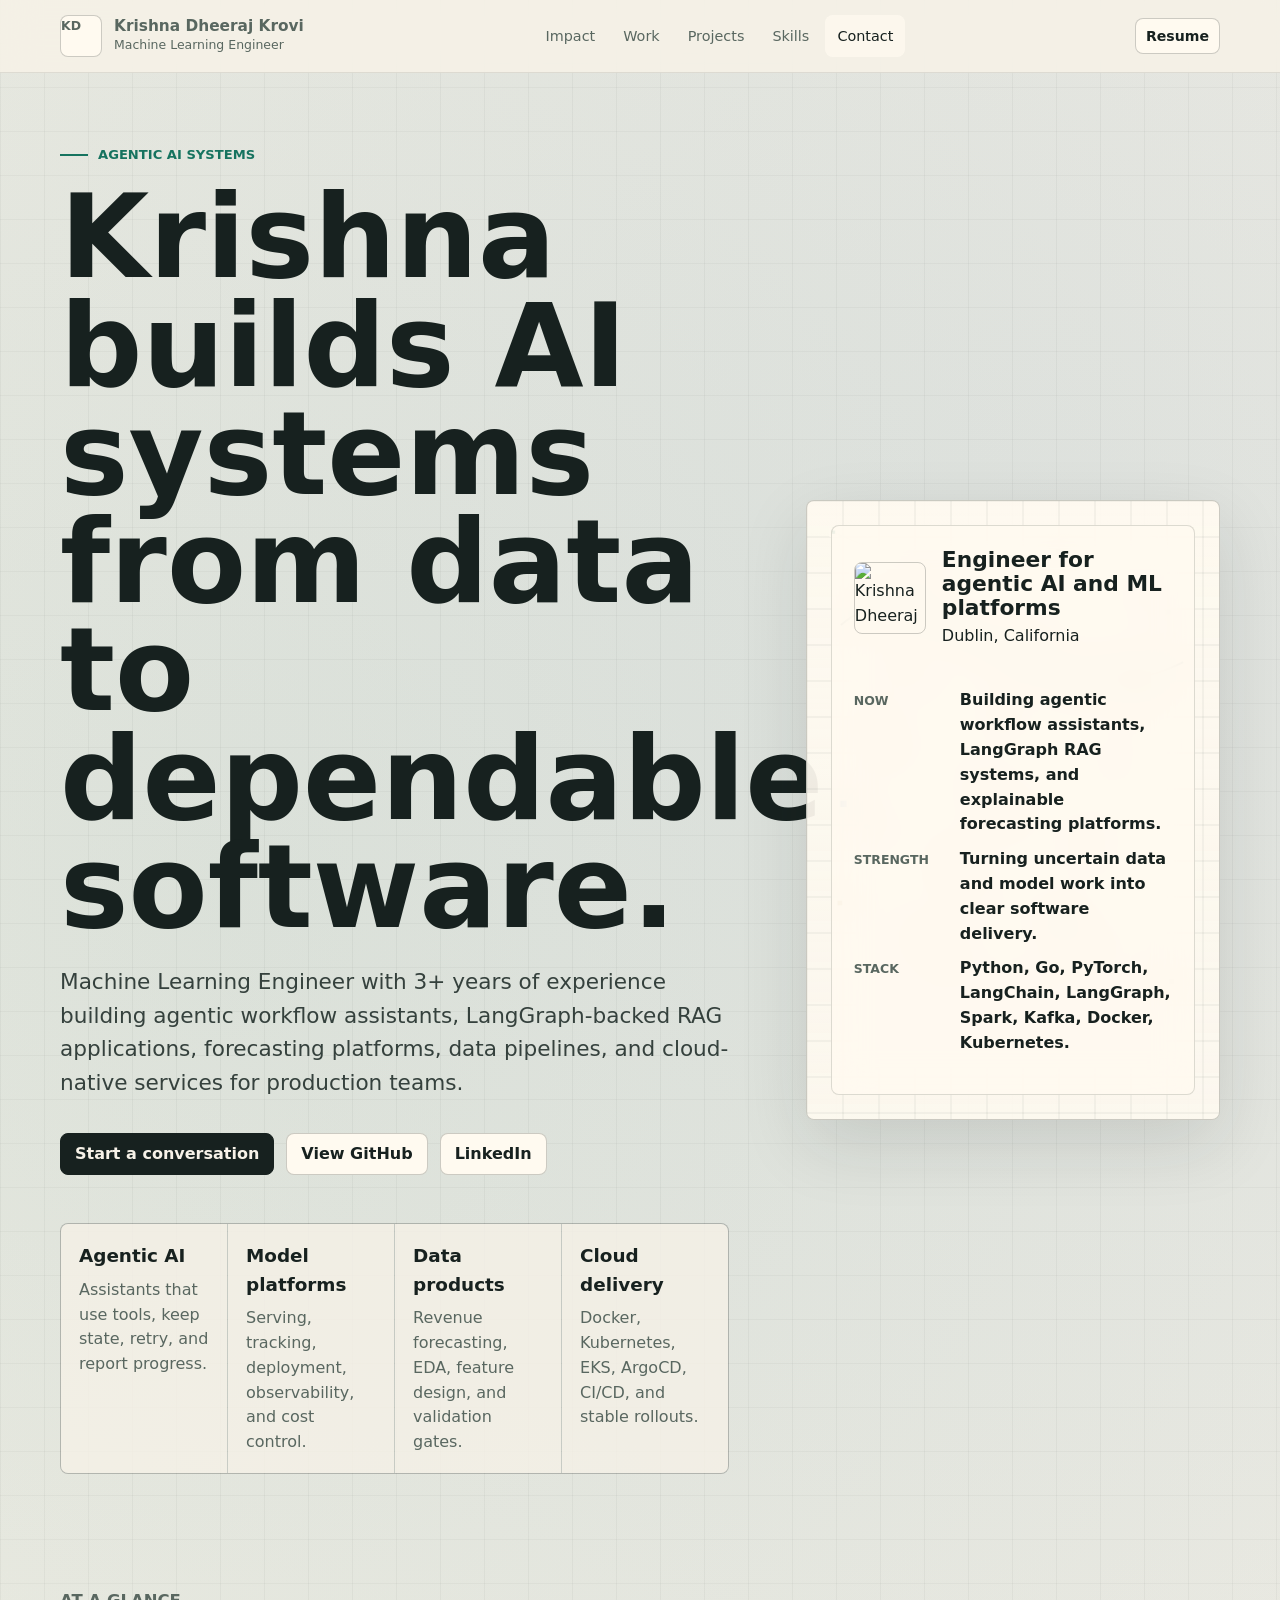
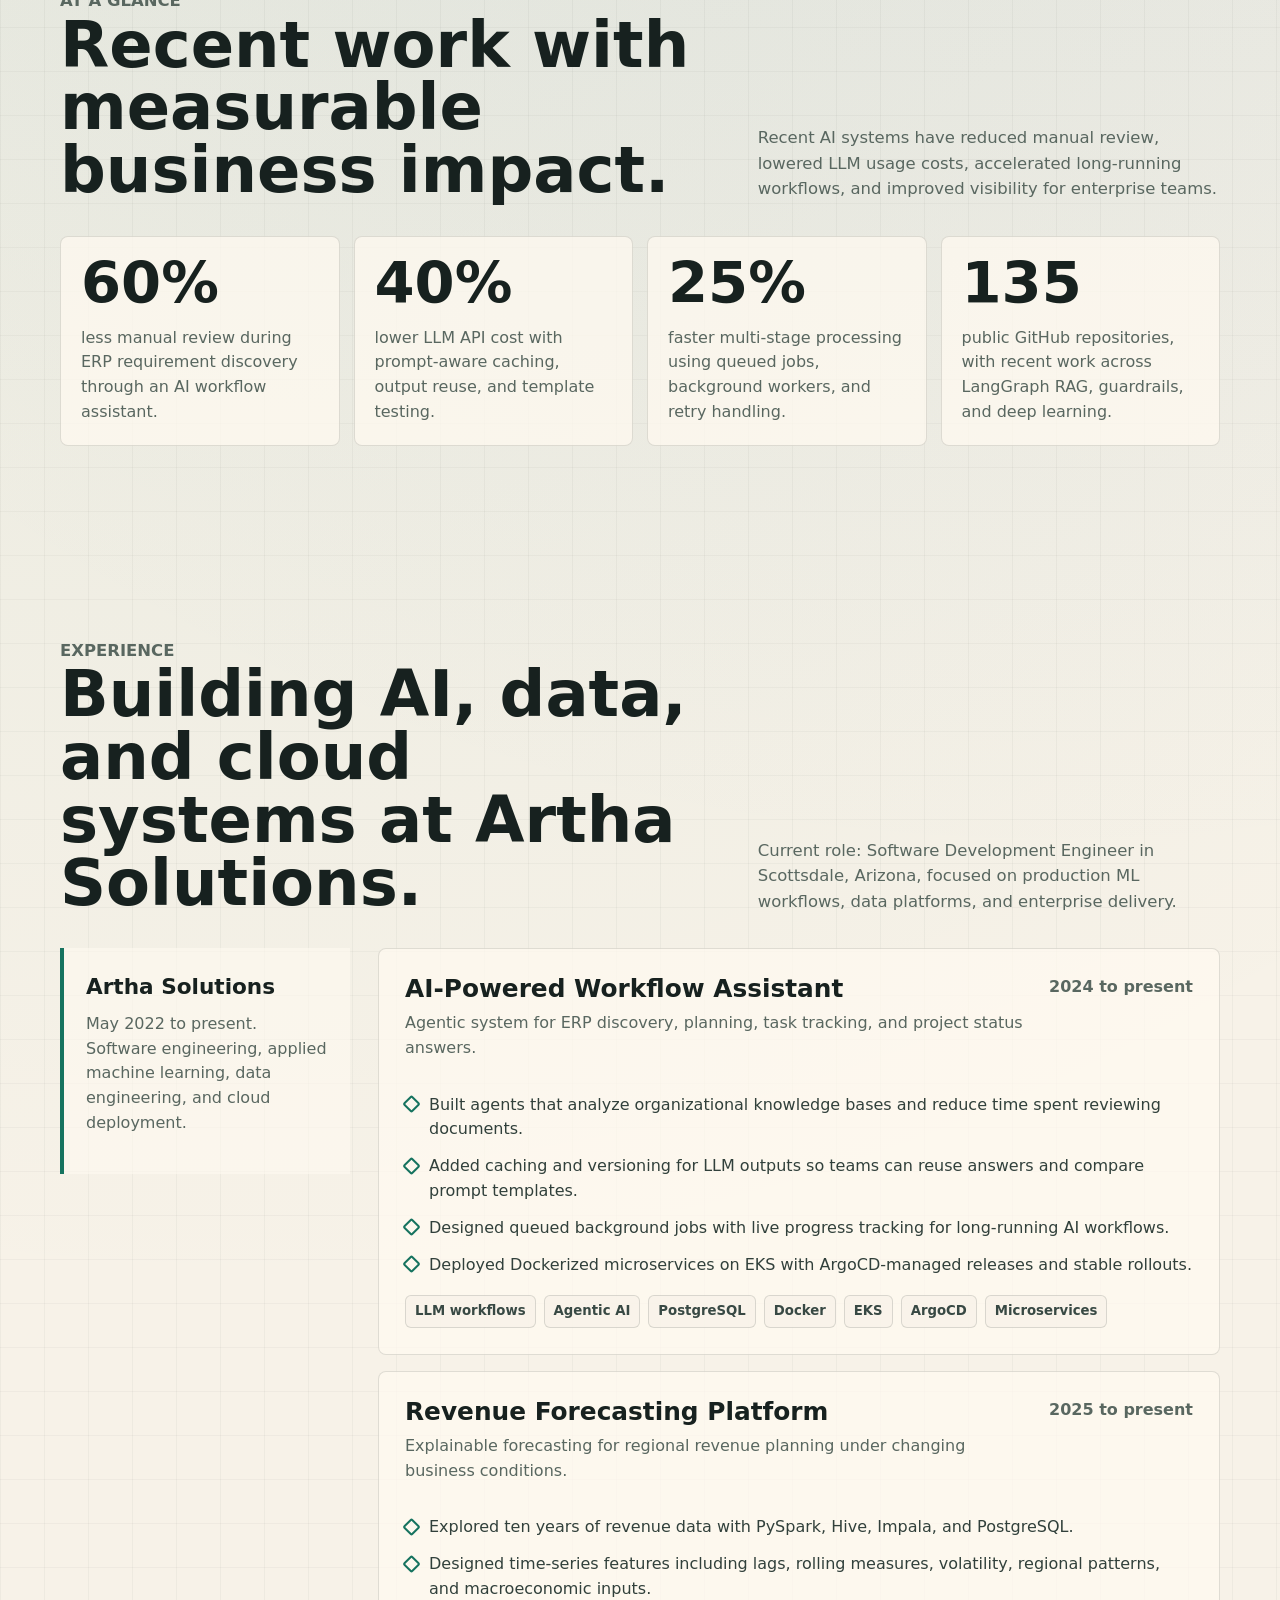
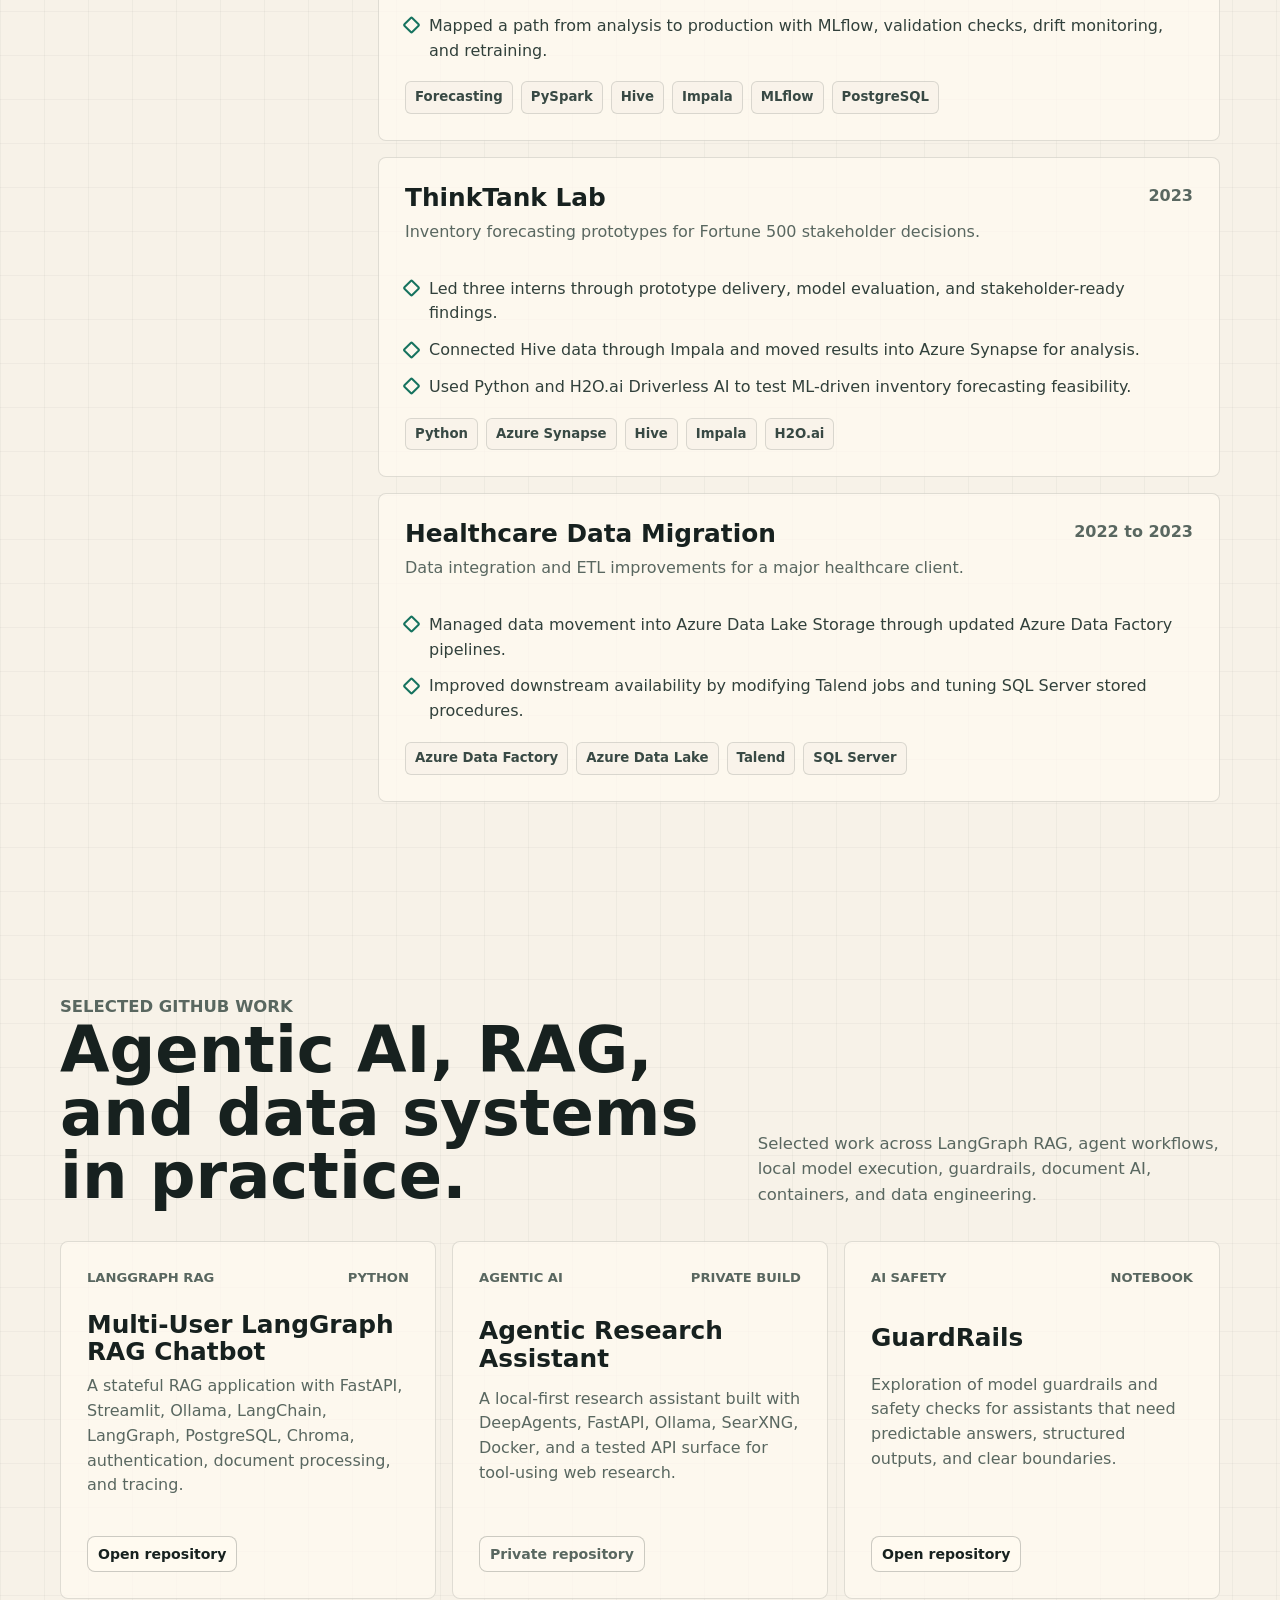
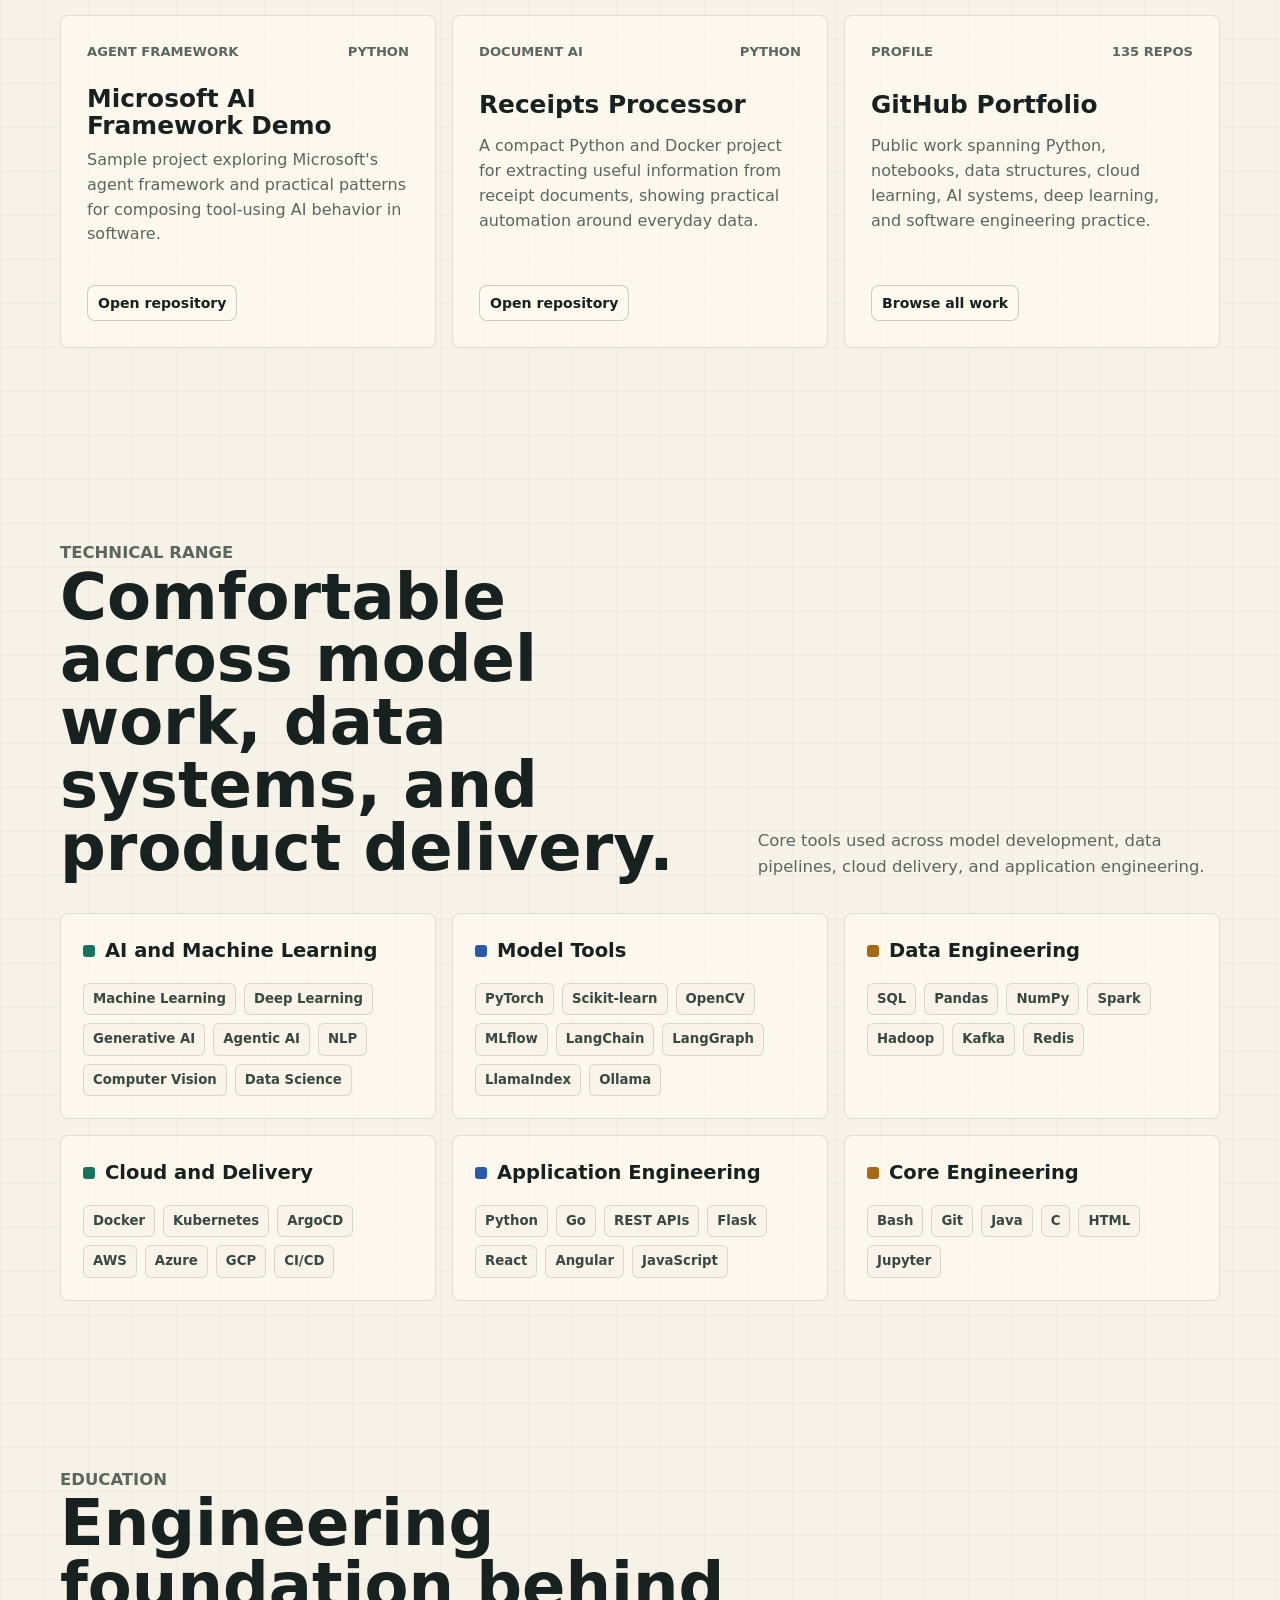
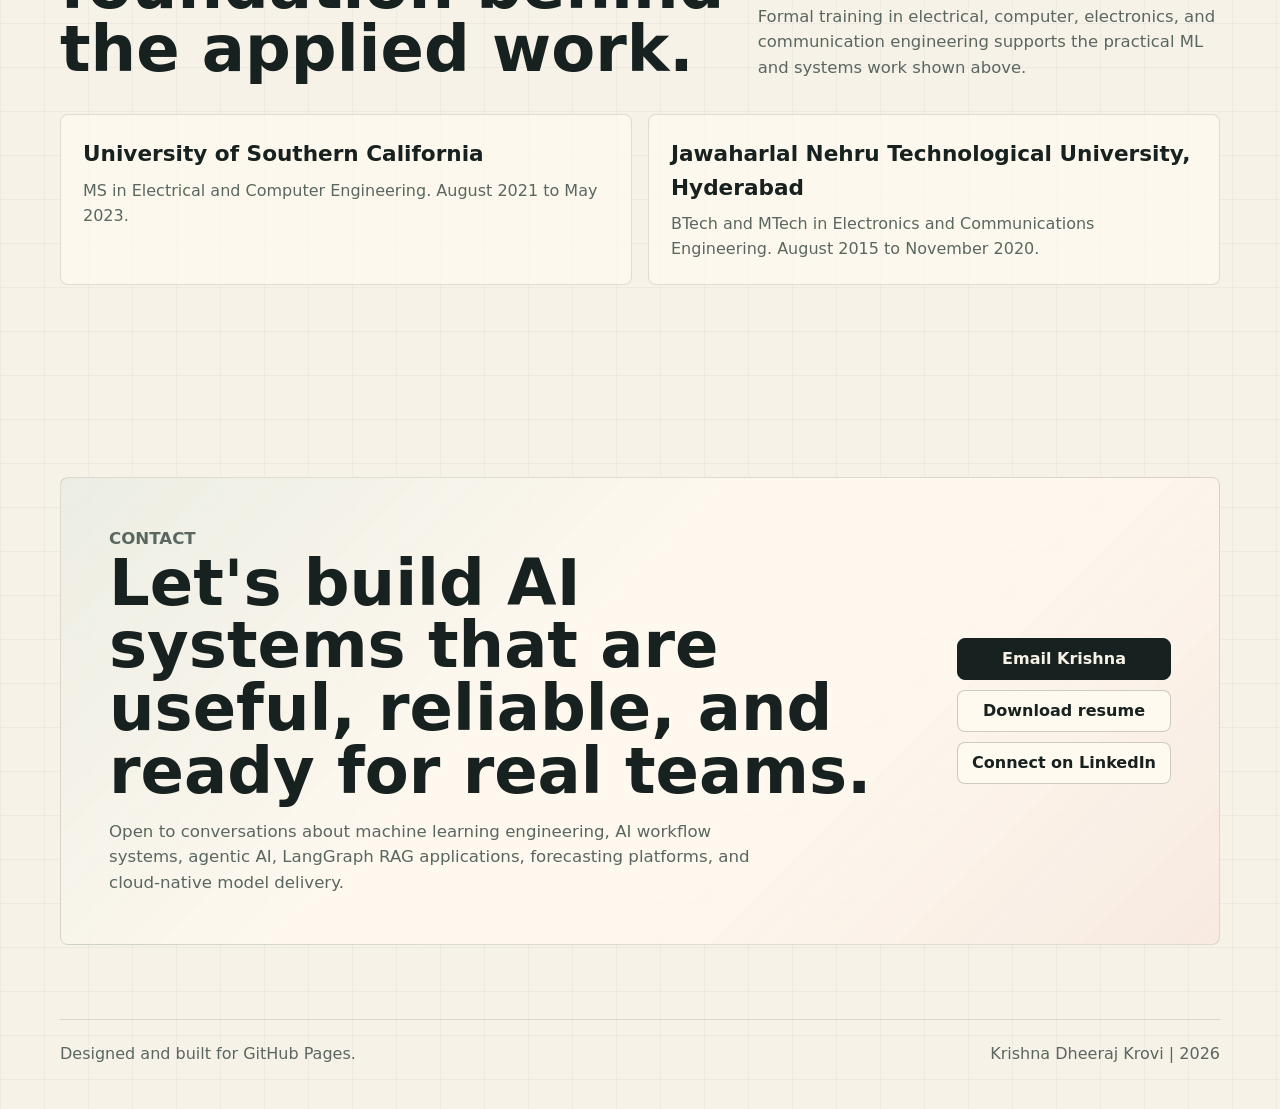
==== index.html @ 16879188 "Refresh portfolio agentic AI positioning" ====
<!doctype html>
<html lang="en">
  <head>
    <meta charset="utf-8" />
    <meta name="viewport" content="width=device-width, initial-scale=1" />
    <title>Krishna Dheeraj Krovi | Machine Learning Engineer</title>
    <meta
      name="description"
      content="Machine Learning Engineer building production AI systems, agentic workflows, LangGraph RAG applications, forecasting platforms, and cloud-native model services."
    />
    <meta name="author" content="Krishna Dheeraj Krovi" />
    <meta property="og:title" content="Krishna Dheeraj Krovi | Machine Learning Engineer" />
    <meta
      property="og:description"
      content="Production AI systems, agentic workflows, LangGraph RAG applications, revenue forecasting, data pipelines, and MLOps."
    />
    <meta property="og:type" content="website" />
    <meta property="og:url" content="https://krishnadheerajkrovi.me/" />
    <meta property="og:image" content="https://avatars.githubusercontent.com/u/33096312?v=4" />
    <meta name="theme-color" content="#f7f2e8" />
    <link rel="preconnect" href="https://avatars.githubusercontent.com" />
    <link rel="stylesheet" href="assets/css/styles.css" />
  </head>
  <body>
    <a class="skip-link" href="#main">Skip to content</a>
    <div class="site-shell">
      <header class="topbar">
        <nav class="nav" aria-label="Primary navigation">
          <a class="brand" href="#top" aria-label="Krishna Dheeraj Krovi home">
            <span class="brand-mark" aria-hidden="true">KD</span>
            <span>
              <strong>Krishna Dheeraj Krovi</strong>
              <span>Machine Learning Engineer</span>
            </span>
          </a>
          <ul class="nav-links" id="navLinks">
            <li><a href="#impact">Impact</a></li>
            <li><a href="#work">Work</a></li>
            <li><a href="#projects">Projects</a></li>
            <li><a href="#skills">Skills</a></li>
            <li><a href="#contact">Contact</a></li>
          </ul>
          <div class="nav-actions">
            <a class="button small" href="assets/Krishna_Dheeraj_Krovi_Resume.pdf" target="_blank" rel="noreferrer">Resume</a>
            <button class="button mobile-toggle" type="button" aria-controls="navLinks" aria-expanded="false" aria-label="Open navigation">
              <span aria-hidden="true"></span>
            </button>
          </div>
        </nav>
      </header>

      <main id="main">
        <section class="hero section" id="top" aria-label="Intro">
          <div class="container hero-grid">
            <div class="hero-copy reveal">
              <p class="eyebrow">Agentic AI systems</p>
              <h1>Krishna builds AI systems from data to dependable software.</h1>
              <p class="hero-lede">
                Machine Learning Engineer with 3+ years of experience building agentic workflow assistants,
                LangGraph-backed RAG applications, forecasting platforms, data pipelines, and cloud-native
                services for production teams.
              </p>
              <div class="hero-actions">
                <a class="button primary" href="mailto:krishnadheerajkrovi@gmail.com">Start a conversation</a>
                <a class="button" href="https://github.com/Krishnadheerajkrovi" target="_blank" rel="noreferrer">View GitHub</a>
                <a class="button" href="https://www.linkedin.com/in/krishnadheerajkrovi/" target="_blank" rel="noreferrer">LinkedIn</a>
              </div>
              <div class="focus-strip" aria-label="Current engineering focus">
                <div>
                  <b>Agentic AI</b>
                  <span>Assistants that use tools, keep state, retry, and report progress.</span>
                </div>
                <div>
                  <b>Model platforms</b>
                  <span>Serving, tracking, deployment, observability, and cost control.</span>
                </div>
                <div>
                  <b>Data products</b>
                  <span>Revenue forecasting, EDA, feature design, and validation gates.</span>
                </div>
                <div>
                  <b>Cloud delivery</b>
                  <span>Docker, Kubernetes, EKS, ArgoCD, CI/CD, and stable rollouts.</span>
                </div>
              </div>
            </div>

            <aside class="hero-panel reveal" aria-label="Profile summary">
              <canvas id="signal-canvas" aria-hidden="true"></canvas>
              <div class="profile-card">
                <div class="profile-head">
                  <img
                    class="avatar"
                    src="https://avatars.githubusercontent.com/u/33096312?v=4"
                    alt="Krishna Dheeraj Krovi"
                    width="144"
                    height="144"
                  />
                  <div>
                    <h2>Engineer for agentic AI and ML platforms</h2>
                    <p>Dublin, California</p>
                  </div>
                </div>
                <dl class="status-line">
                  <div>
                    <dt>Now</dt>
                    <dd>Building agentic workflow assistants, LangGraph RAG systems, and explainable forecasting platforms.</dd>
                  </div>
                  <div>
                    <dt>Strength</dt>
                    <dd>Turning uncertain data and model work into clear software delivery.</dd>
                  </div>
                  <div>
                    <dt>Stack</dt>
                    <dd>Python, Go, PyTorch, LangChain, LangGraph, Spark, Kafka, Docker, Kubernetes.</dd>
                  </div>
                </dl>
              </div>
            </aside>
          </div>
        </section>

        <section class="section tight" id="impact">
          <div class="container">
            <div class="section-head reveal">
              <div>
                <p class="section-kicker">At a glance</p>
                <h2>Recent work with measurable business impact.</h2>
              </div>
              <p>
                Recent AI systems have reduced manual review, lowered LLM usage costs, accelerated
                long-running workflows, and improved visibility for enterprise teams.
              </p>
            </div>
            <div class="proof-grid">
              <article class="proof-card reveal">
                <strong>60%</strong>
                <span>less manual review during ERP requirement discovery through an AI workflow assistant.</span>
              </article>
              <article class="proof-card reveal">
                <strong>40%</strong>
                <span>lower LLM API cost with prompt-aware caching, output reuse, and template testing.</span>
              </article>
              <article class="proof-card reveal">
                <strong>25%</strong>
                <span>faster multi-stage processing using queued jobs, background workers, and retry handling.</span>
              </article>
              <article class="proof-card reveal">
                <strong>135</strong>
                <span>public GitHub repositories, with recent work across LangGraph RAG, guardrails, and deep learning.</span>
              </article>
            </div>
          </div>
        </section>

        <section class="section" id="work">
          <div class="container">
            <div class="section-head reveal">
              <div>
                <p class="section-kicker">Experience</p>
                <h2>Building AI, data, and cloud systems at Artha Solutions.</h2>
              </div>
              <p>
                Current role: Software Development Engineer in Scottsdale, Arizona, focused on
                production ML workflows, data platforms, and enterprise delivery.
              </p>
            </div>

            <div class="work-layout">
              <aside class="work-aside reveal">
                <h3>Artha Solutions</h3>
                <p>May 2022 to present. Software engineering, applied machine learning, data engineering, and cloud deployment.</p>
              </aside>

              <div class="timeline">
                <article class="timeline-item reveal">
                  <div class="timeline-top">
                    <div>
                      <h3>AI-Powered Workflow Assistant</h3>
                      <p>Agentic system for ERP discovery, planning, task tracking, and project status answers.</p>
                    </div>
                    <time>2024 to present</time>
                  </div>
                  <ul class="impact-list">
                    <li>Built agents that analyze organizational knowledge bases and reduce time spent reviewing documents.</li>
                    <li>Added caching and versioning for LLM outputs so teams can reuse answers and compare prompt templates.</li>
                    <li>Designed queued background jobs with live progress tracking for long-running AI workflows.</li>
                    <li>Deployed Dockerized microservices on EKS with ArgoCD-managed releases and stable rollouts.</li>
                  </ul>
                  <div class="tech-line" aria-label="Technologies used">
                    <span class="tag">LLM workflows</span>
                    <span class="tag">Agentic AI</span>
                    <span class="tag">PostgreSQL</span>
                    <span class="tag">Docker</span>
                    <span class="tag">EKS</span>
                    <span class="tag">ArgoCD</span>
                    <span class="tag">Microservices</span>
                  </div>
                </article>

                <article class="timeline-item reveal">
                  <div class="timeline-top">
                    <div>
                      <h3>Revenue Forecasting Platform</h3>
                      <p>Explainable forecasting for regional revenue planning under changing business conditions.</p>
                    </div>
                    <time>2025 to present</time>
                  </div>
                  <ul class="impact-list">
                    <li>Explored ten years of revenue data with PySpark, Hive, Impala, and PostgreSQL.</li>
                    <li>Designed time-series features including lags, rolling measures, volatility, regional patterns, and macroeconomic inputs.</li>
                    <li>Mapped a path from analysis to production with MLflow, validation checks, drift monitoring, and retraining.</li>
                  </ul>
                  <div class="tech-line" aria-label="Technologies used">
                    <span class="tag">Forecasting</span>
                    <span class="tag">PySpark</span>
                    <span class="tag">Hive</span>
                    <span class="tag">Impala</span>
                    <span class="tag">MLflow</span>
                    <span class="tag">PostgreSQL</span>
                  </div>
                </article>

                <article class="timeline-item reveal">
                  <div class="timeline-top">
                    <div>
                      <h3>ThinkTank Lab</h3>
                      <p>Inventory forecasting prototypes for Fortune 500 stakeholder decisions.</p>
                    </div>
                    <time>2023</time>
                  </div>
                  <ul class="impact-list">
                    <li>Led three interns through prototype delivery, model evaluation, and stakeholder-ready findings.</li>
                    <li>Connected Hive data through Impala and moved results into Azure Synapse for analysis.</li>
                    <li>Used Python and H2O.ai Driverless AI to test ML-driven inventory forecasting feasibility.</li>
                  </ul>
                  <div class="tech-line" aria-label="Technologies used">
                    <span class="tag">Python</span>
                    <span class="tag">Azure Synapse</span>
                    <span class="tag">Hive</span>
                    <span class="tag">Impala</span>
                    <span class="tag">H2O.ai</span>
                  </div>
                </article>

                <article class="timeline-item reveal">
                  <div class="timeline-top">
                    <div>
                      <h3>Healthcare Data Migration</h3>
                      <p>Data integration and ETL improvements for a major healthcare client.</p>
                    </div>
                    <time>2022 to 2023</time>
                  </div>
                  <ul class="impact-list">
                    <li>Managed data movement into Azure Data Lake Storage through updated Azure Data Factory pipelines.</li>
                    <li>Improved downstream availability by modifying Talend jobs and tuning SQL Server stored procedures.</li>
                  </ul>
                  <div class="tech-line" aria-label="Technologies used">
                    <span class="tag">Azure Data Factory</span>
                    <span class="tag">Azure Data Lake</span>
                    <span class="tag">Talend</span>
                    <span class="tag">SQL Server</span>
                  </div>
                </article>
              </div>
            </div>
          </div>
        </section>

        <section class="section" id="projects">
          <div class="container">
            <div class="section-head reveal">
              <div>
                <p class="section-kicker">Selected GitHub work</p>
                <h2>Agentic AI, RAG, and data systems in practice.</h2>
              </div>
              <p>
                Selected work across LangGraph RAG, agent workflows, local model execution,
                guardrails, document AI, containers, and data engineering.
              </p>
            </div>

            <div class="project-grid">
              <article class="project-card reveal">
                <div class="project-meta">
                  <span>LangGraph RAG</span>
                  <span>Python</span>
                </div>
                <h3>Multi-User LangGraph RAG Chatbot</h3>
                <p>
                  A stateful RAG application with FastAPI, Streamlit, Ollama, LangChain, LangGraph,
                  PostgreSQL, Chroma, authentication, document processing, and tracing.
                </p>
                <a class="button small" href="https://github.com/Krishnadheerajkrovi/rag-chatbot" target="_blank" rel="noreferrer">Open repository</a>
              </article>

              <article class="project-card reveal">
                <div class="project-meta">
                  <span>Agentic AI</span>
                  <span>Private build</span>
                </div>
                <h3>Agentic Research Assistant</h3>
                <p>
                  A local-first research assistant built with DeepAgents, FastAPI, Ollama, SearXNG,
                  Docker, and a tested API surface for tool-using web research.
                </p>
                <span class="button small disabled" aria-disabled="true">Private repository</span>
              </article>

              <article class="project-card reveal">
                <div class="project-meta">
                  <span>AI safety</span>
                  <span>Notebook</span>
                </div>
                <h3>GuardRails</h3>
                <p>
                  Exploration of model guardrails and safety checks for assistants that need
                  predictable answers, structured outputs, and clear boundaries.
                </p>
                <a class="button small" href="https://github.com/Krishnadheerajkrovi/GuardRails" target="_blank" rel="noreferrer">Open repository</a>
              </article>

              <article class="project-card reveal">
                <div class="project-meta">
                  <span>Agent framework</span>
                  <span>Python</span>
                </div>
                <h3>Microsoft AI Framework Demo</h3>
                <p>
                  Sample project exploring Microsoft's agent framework and practical patterns for
                  composing tool-using AI behavior in software.
                </p>
                <a class="button small" href="https://github.com/Krishnadheerajkrovi/microsoft-ai-framework" target="_blank" rel="noreferrer">Open repository</a>
              </article>

              <article class="project-card reveal">
                <div class="project-meta">
                  <span>Document AI</span>
                  <span>Python</span>
                </div>
                <h3>Receipts Processor</h3>
                <p>
                  A compact Python and Docker project for extracting useful information from receipt
                  documents, showing practical automation around everyday data.
                </p>
                <a class="button small" href="https://github.com/Krishnadheerajkrovi/receipts-processor" target="_blank" rel="noreferrer">Open repository</a>
              </article>

              <article class="project-card reveal">
                <div class="project-meta">
                  <span>Profile</span>
                  <span>135 repos</span>
                </div>
                <h3>GitHub Portfolio</h3>
                <p>
                  Public work spanning Python, notebooks, data structures, cloud learning, AI systems,
                  deep learning, and software engineering practice.
                </p>
                <a class="button small" href="https://github.com/Krishnadheerajkrovi?tab=repositories" target="_blank" rel="noreferrer">Browse all work</a>
              </article>
            </div>
          </div>
        </section>

        <section class="section" id="skills">
          <div class="container">
            <div class="section-head reveal">
              <div>
                <p class="section-kicker">Technical range</p>
                <h2>Comfortable across model work, data systems, and product delivery.</h2>
              </div>
              <p>
                Core tools used across model development, data pipelines, cloud delivery,
                and application engineering.
              </p>
            </div>

            <div class="skills-wrap">
              <section class="skill-group reveal" aria-labelledby="skills-ai">
                <h3 id="skills-ai">AI and Machine Learning</h3>
                <ul>
                  <li class="tag">Machine Learning</li>
                  <li class="tag">Deep Learning</li>
                  <li class="tag">Generative AI</li>
                  <li class="tag">Agentic AI</li>
                  <li class="tag">NLP</li>
                  <li class="tag">Computer Vision</li>
                  <li class="tag">Data Science</li>
                </ul>
              </section>

              <section class="skill-group reveal" aria-labelledby="skills-models">
                <h3 id="skills-models">Model Tools</h3>
                <ul>
                  <li class="tag">PyTorch</li>
                  <li class="tag">Scikit-learn</li>
                  <li class="tag">OpenCV</li>
                  <li class="tag">MLflow</li>
                  <li class="tag">LangChain</li>
                  <li class="tag">LangGraph</li>
                  <li class="tag">LlamaIndex</li>
                  <li class="tag">Ollama</li>
                </ul>
              </section>

              <section class="skill-group reveal" aria-labelledby="skills-data">
                <h3 id="skills-data">Data Engineering</h3>
                <ul>
                  <li class="tag">SQL</li>
                  <li class="tag">Pandas</li>
                  <li class="tag">NumPy</li>
                  <li class="tag">Spark</li>
                  <li class="tag">Hadoop</li>
                  <li class="tag">Kafka</li>
                  <li class="tag">Redis</li>
                </ul>
              </section>

              <section class="skill-group reveal" aria-labelledby="skills-cloud">
                <h3 id="skills-cloud">Cloud and Delivery</h3>
                <ul>
                  <li class="tag">Docker</li>
                  <li class="tag">Kubernetes</li>
                  <li class="tag">ArgoCD</li>
                  <li class="tag">AWS</li>
                  <li class="tag">Azure</li>
                  <li class="tag">GCP</li>
                  <li class="tag">CI/CD</li>
                </ul>
              </section>

              <section class="skill-group reveal" aria-labelledby="skills-app">
                <h3 id="skills-app">Application Engineering</h3>
                <ul>
                  <li class="tag">Python</li>
                  <li class="tag">Go</li>
                  <li class="tag">REST APIs</li>
                  <li class="tag">Flask</li>
                  <li class="tag">React</li>
                  <li class="tag">Angular</li>
                  <li class="tag">JavaScript</li>
                </ul>
              </section>

              <section class="skill-group reveal" aria-labelledby="skills-core">
                <h3 id="skills-core">Core Engineering</h3>
                <ul>
                  <li class="tag">Bash</li>
                  <li class="tag">Git</li>
                  <li class="tag">Java</li>
                  <li class="tag">C</li>
                  <li class="tag">HTML</li>
                  <li class="tag">Jupyter</li>
                </ul>
              </section>
            </div>
          </div>
        </section>

        <section class="section tight" id="education">
          <div class="container">
            <div class="section-head reveal">
              <div>
                <p class="section-kicker">Education</p>
                <h2>Engineering foundation behind the applied work.</h2>
              </div>
              <p>
                Formal training in electrical, computer, electronics, and communication engineering
                supports the practical ML and systems work shown above.
              </p>
            </div>
            <div class="education-grid">
              <article class="education-item reveal">
                <h3>University of Southern California</h3>
                <p>MS in Electrical and Computer Engineering. August 2021 to May 2023.</p>
              </article>
              <article class="education-item reveal">
                <h3>Jawaharlal Nehru Technological University, Hyderabad</h3>
                <p>BTech and MTech in Electronics and Communications Engineering. August 2015 to November 2020.</p>
              </article>
            </div>
          </div>
        </section>

        <section class="section contact-section" id="contact">
          <div class="container">
            <div class="contact-panel reveal">
              <div>
                <p class="section-kicker">Contact</p>
                <h2>Let's build AI systems that are useful, reliable, and ready for real teams.</h2>
                <p>
                  Open to conversations about machine learning engineering, AI workflow systems,
                  agentic AI, LangGraph RAG applications, forecasting platforms, and cloud-native
                  model delivery.
                </p>
              </div>
              <div class="contact-actions">
                <a class="button primary" href="mailto:krishnadheerajkrovi@gmail.com">Email Krishna</a>
                <a class="button" href="assets/Krishna_Dheeraj_Krovi_Resume.pdf" target="_blank" rel="noreferrer">Download resume</a>
                <a class="button" href="https://www.linkedin.com/in/krishnadheerajkrovi/" target="_blank" rel="noreferrer">Connect on LinkedIn</a>
              </div>
            </div>
          </div>
        </section>
      </main>

      <footer>
        <div class="container footer-row">
          <span>Designed and built for GitHub Pages.</span>
          <span>Krishna Dheeraj Krovi | 2026</span>
        </div>
      </footer>
    </div>

    <script type="application/ld+json">
      {
        "@context": "https://schema.org",
        "@type": "Person",
        "name": "Krishna Dheeraj Krovi",
        "jobTitle": "Machine Learning Engineer",
        "url": "https://krishnadheerajkrovi.me/",
        "email": "mailto:krishnadheerajkrovi@gmail.com",
        "address": {
          "@type": "PostalAddress",
          "addressLocality": "Dublin",
          "addressRegion": "CA",
          "addressCountry": "US"
        },
        "sameAs": [
          "https://www.linkedin.com/in/krishnadheerajkrovi/",
          "https://github.com/Krishnadheerajkrovi"
        ],
        "knowsAbout": [
          "Machine Learning",
          "Generative AI",
          "Agentic AI",
          "RAG",
          "LangGraph",
          "MLOps",
          "Kubernetes",
          "Data Engineering",
          "Revenue Forecasting"
        ]
      }
    </script>
    <script src="assets/js/app.js"></script>
  </body>
</html>
---- assets/css/styles.css ----
:root {
  color-scheme: light;
  --paper: #f7f2e8;
  --paper-soft: #fffaf0;
  --ink: #17211f;
  --muted: #596760;
  --line: rgba(23, 33, 31, 0.13);
  --line-strong: rgba(23, 33, 31, 0.22);
  --green: #16735f;
  --blue: #285aa9;
  --gold: #a46b14;
  --red: #ad493d;
  --shadow: 0 24px 70px rgba(23, 33, 31, 0.12);
  --radius: 8px;
  --max: 1160px;
}

* {
  box-sizing: border-box;
}

html {
  scroll-behavior: smooth;
}

body {
  margin: 0;
  min-width: 320px;
  background:
    linear-gradient(90deg, rgba(23, 33, 31, 0.04) 1px, transparent 1px),
    linear-gradient(0deg, rgba(23, 33, 31, 0.035) 1px, transparent 1px),
    radial-gradient(circle at 18% 12%, rgba(22, 115, 95, 0.09), transparent 30%),
    radial-gradient(circle at 82% 8%, rgba(40, 90, 169, 0.08), transparent 27%),
    var(--paper);
  background-size: 44px 44px, 44px 44px, auto, auto, auto;
  color: var(--ink);
  font-family: Inter, ui-sans-serif, system-ui, -apple-system, BlinkMacSystemFont, "Segoe UI", sans-serif;
  line-height: 1.55;
  letter-spacing: 0;
}

body::selection {
  background: rgba(22, 115, 95, 0.2);
}

a {
  color: inherit;
  text-decoration: none;
}

button {
  font: inherit;
}

.skip-link {
  position: fixed;
  left: 16px;
  top: 12px;
  z-index: 50;
  transform: translateY(-150%);
  background: var(--ink);
  color: var(--paper);
  padding: 10px 14px;
  border-radius: var(--radius);
}

.skip-link:focus {
  transform: translateY(0);
}

.site-shell {
  min-height: 100vh;
  overflow: hidden;
}

.topbar {
  position: sticky;
  top: 0;
  z-index: 30;
  border-bottom: 1px solid rgba(23, 33, 31, 0.1);
  background: rgba(247, 242, 232, 0.84);
  backdrop-filter: blur(18px);
}

.nav,
.container {
  width: min(100% - 32px, var(--max));
  margin: 0 auto;
}

.nav {
  display: flex;
  align-items: center;
  justify-content: space-between;
  gap: 20px;
  min-height: 72px;
}

.brand {
  display: grid;
  grid-template-columns: 42px 1fr;
  align-items: center;
  gap: 12px;
  min-width: 220px;
}

.brand-mark {
  display: grid;
  place-items: center;
  width: 42px;
  height: 42px;
  border: 1px solid var(--line-strong);
  background: var(--paper-soft);
  border-radius: var(--radius);
  color: var(--green);
  font-weight: 850;
}

.brand strong,
.brand span {
  display: block;
  white-space: nowrap;
}

.brand strong {
  font-size: 0.96rem;
  line-height: 1.1;
}

.brand span {
  color: var(--muted);
  font-size: 0.78rem;
}

.nav-links {
  display: flex;
  align-items: center;
  gap: 4px;
  margin: 0;
  padding: 0;
  list-style: none;
}

.nav-links a {
  display: block;
  padding: 10px 12px;
  color: var(--muted);
  font-size: 0.9rem;
  border-radius: var(--radius);
}

.nav-links a:hover,
.nav-links a:focus-visible,
.nav-links a.is-active {
  color: var(--ink);
  background: rgba(255, 250, 240, 0.78);
  outline: none;
}

.nav-actions {
  display: flex;
  align-items: center;
  gap: 10px;
}

.button {
  display: inline-flex;
  align-items: center;
  justify-content: center;
  gap: 8px;
  min-height: 42px;
  padding: 10px 14px;
  border: 1px solid var(--line-strong);
  border-radius: var(--radius);
  background: var(--paper-soft);
  color: var(--ink);
  font-weight: 720;
  line-height: 1;
  transition:
    transform 180ms ease,
    box-shadow 180ms ease,
    border-color 180ms ease;
}

.button:hover,
.button:focus-visible {
  transform: translateY(-2px);
  border-color: rgba(22, 115, 95, 0.48);
  box-shadow: 0 14px 34px rgba(23, 33, 31, 0.12);
  outline: none;
}

.button.primary {
  background: var(--ink);
  border-color: var(--ink);
  color: var(--paper);
}

.button.small {
  min-height: 36px;
  padding: 8px 10px;
  font-size: 0.88rem;
}

.button.disabled {
  cursor: default;
  color: var(--muted);
  background: rgba(255, 250, 240, 0.62);
}

.button.disabled:hover,
.button.disabled:focus-visible {
  transform: none;
  border-color: var(--line-strong);
  box-shadow: none;
}

.mobile-toggle {
  display: none;
  width: 42px;
  min-width: 42px;
  height: 42px;
  padding: 0;
}

.mobile-toggle span,
.mobile-toggle span::before,
.mobile-toggle span::after {
  display: block;
  width: 18px;
  height: 2px;
  background: currentColor;
}

.mobile-toggle span {
  position: relative;
}

.mobile-toggle span::before,
.mobile-toggle span::after {
  content: "";
  position: absolute;
  left: 0;
}

.mobile-toggle span::before {
  top: -6px;
}

.mobile-toggle span::after {
  top: 6px;
}

.section {
  position: relative;
  padding: 96px 0;
}

.section.tight {
  padding-top: 70px;
}

.hero {
  min-height: calc(100vh - 72px);
  padding: 72px 0 44px;
  display: grid;
  align-items: center;
}

.hero-grid {
  display: grid;
  grid-template-columns: minmax(0, 1.05fr) minmax(330px, 0.65fr);
  gap: clamp(32px, 6vw, 84px);
  align-items: center;
}

.eyebrow,
.section-kicker {
  color: var(--green);
  font-size: 0.82rem;
  font-weight: 820;
  text-transform: uppercase;
}

.eyebrow {
  display: flex;
  align-items: center;
  gap: 10px;
  margin: 0 0 18px;
}

.eyebrow::before {
  content: "";
  display: block;
  width: 28px;
  height: 2px;
  background: currentColor;
}

h1,
h2,
h3,
p {
  margin-top: 0;
}

h1 {
  max-width: 920px;
  margin-bottom: 24px;
  font-size: clamp(3.2rem, 9vw, 7.8rem);
  line-height: 0.94;
  letter-spacing: 0;
}

h2 {
  margin-bottom: 0;
  font-size: clamp(2.1rem, 5vw, 4.8rem);
  line-height: 0.98;
  letter-spacing: 0;
}

.hero-lede {
  max-width: 760px;
  color: #35413d;
  font-size: clamp(1.08rem, 2vw, 1.35rem);
}

.hero-actions {
  display: flex;
  flex-wrap: wrap;
  gap: 12px;
  margin: 34px 0 0;
}

.focus-strip {
  display: grid;
  grid-template-columns: repeat(4, minmax(0, 1fr));
  gap: 1px;
  margin-top: 48px;
  border: 1px solid var(--line);
  background: var(--line);
  border-radius: var(--radius);
  overflow: hidden;
}

.focus-strip div {
  min-height: 112px;
  padding: 18px;
  background: rgba(255, 250, 240, 0.76);
}

.focus-strip b {
  display: block;
  margin-bottom: 7px;
  font-size: 1.15rem;
}

.focus-strip span,
.section-head p,
.timeline-top p,
.proof-card span,
.project-card p,
.education-item p,
.contact-panel p,
.work-aside p {
  color: var(--muted);
}

.hero-panel {
  position: relative;
  min-height: 620px;
  border: 1px solid var(--line-strong);
  border-radius: var(--radius);
  background:
    linear-gradient(180deg, rgba(255, 250, 240, 0.82), rgba(255, 250, 240, 0.58)),
    rgba(255, 250, 240, 0.72);
  box-shadow: var(--shadow);
  overflow: hidden;
}

#signal-canvas {
  position: absolute;
  inset: 0;
  width: 100%;
  height: 100%;
}

.profile-card {
  position: absolute;
  left: 24px;
  right: 24px;
  bottom: 24px;
  display: grid;
  gap: 20px;
  padding: 22px;
  border: 1px solid rgba(23, 33, 31, 0.15);
  border-radius: var(--radius);
  background: rgba(255, 250, 240, 0.9);
  backdrop-filter: blur(18px);
}

.profile-head {
  display: grid;
  grid-template-columns: 72px 1fr;
  gap: 16px;
  align-items: center;
}

.avatar {
  width: 72px;
  height: 72px;
  border-radius: var(--radius);
  border: 1px solid var(--line-strong);
  object-fit: cover;
}

.profile-head h2 {
  margin-bottom: 4px;
  font-size: 1.36rem;
  line-height: 1.1;
}

.profile-head p {
  margin: 0;
}

.status-line {
  display: grid;
  gap: 10px;
  padding-top: 4px;
}

.status-line div {
  display: grid;
  grid-template-columns: 94px 1fr;
  gap: 12px;
  align-items: baseline;
}

.status-line dt {
  color: var(--muted);
  font-size: 0.78rem;
  font-weight: 800;
  text-transform: uppercase;
}

.status-line dd {
  margin: 0;
  font-weight: 760;
}

.section-head {
  display: grid;
  grid-template-columns: minmax(0, 0.72fr) minmax(280px, 0.5fr);
  gap: 32px;
  align-items: end;
  margin-bottom: 34px;
}

.section-kicker {
  margin: 0 0 12px;
}

.section-head p {
  margin-bottom: 0;
  font-size: 1.03rem;
}

.proof-grid,
.project-grid,
.skills-wrap {
  display: grid;
  grid-template-columns: repeat(3, minmax(0, 1fr));
  gap: 16px;
}

.proof-grid {
  grid-template-columns: repeat(4, minmax(0, 1fr));
  gap: 14px;
}

.proof-card,
.project-card,
.timeline-item,
.skill-group,
.education-item,
.contact-panel {
  border: 1px solid var(--line);
  border-radius: var(--radius);
  background: rgba(255, 250, 240, 0.73);
}

.proof-card {
  min-height: 174px;
  padding: 20px;
}

.proof-card strong {
  display: block;
  margin-bottom: 16px;
  color: var(--ink);
  font-size: clamp(2rem, 5vw, 3.6rem);
  line-height: 0.92;
}

.work-layout {
  display: grid;
  grid-template-columns: 290px 1fr;
  gap: 28px;
  align-items: start;
}

.work-aside {
  position: sticky;
  top: 102px;
  padding: 22px;
  border-left: 4px solid var(--green);
  background: rgba(255, 250, 240, 0.62);
}

.work-aside h3 {
  margin-bottom: 8px;
  font-size: 1.35rem;
}

.timeline {
  display: grid;
  gap: 16px;
}

.timeline-item,
.project-card {
  padding: 26px;
  transition:
    transform 180ms ease,
    border-color 180ms ease,
    box-shadow 180ms ease;
}

.timeline-item:hover,
.project-card:hover,
.project-card:focus-within {
  transform: translateY(-3px);
  border-color: rgba(22, 115, 95, 0.34);
  box-shadow: 0 18px 44px rgba(23, 33, 31, 0.09);
}

.timeline-top {
  display: flex;
  align-items: flex-start;
  justify-content: space-between;
  gap: 20px;
  margin-bottom: 16px;
}

.timeline-top h3,
.project-card h3 {
  margin-bottom: 8px;
  font-size: 1.55rem;
  line-height: 1.12;
}

.timeline-top time {
  color: var(--muted);
  white-space: nowrap;
  font-weight: 750;
}

.impact-list {
  display: grid;
  gap: 12px;
  margin: 0;
  padding: 0;
  list-style: none;
}

.impact-list li {
  position: relative;
  padding-left: 24px;
  color: #31403b;
}

.impact-list li::before {
  content: "";
  position: absolute;
  left: 0;
  top: 0.72em;
  width: 9px;
  height: 9px;
  border: 2px solid var(--green);
  border-radius: 2px;
  transform: translateY(-50%) rotate(45deg);
}

.tech-line,
.skill-group ul {
  display: flex;
  flex-wrap: wrap;
  gap: 8px;
  margin: 0;
  padding: 0;
  list-style: none;
}

.tech-line {
  margin-top: 18px;
}

.tag {
  display: inline-flex;
  align-items: center;
  min-height: 30px;
  padding: 5px 9px;
  border: 1px solid rgba(23, 33, 31, 0.14);
  border-radius: 6px;
  background: rgba(247, 242, 232, 0.75);
  color: #384944;
  font-size: 0.83rem;
  font-weight: 700;
}

.project-card {
  display: grid;
  min-height: 318px;
}

.project-meta {
  display: flex;
  justify-content: space-between;
  gap: 12px;
  margin-bottom: 22px;
  color: var(--muted);
  font-size: 0.82rem;
  font-weight: 800;
  text-transform: uppercase;
}

.repo-footnote {
  margin: 14px 0 0;
  font-size: 0.86rem;
}

.project-card .button {
  align-self: end;
  width: fit-content;
  margin-top: 22px;
}

.skill-group,
.education-item {
  padding: 22px;
}

.skill-group h3 {
  display: flex;
  align-items: center;
  gap: 10px;
  margin-bottom: 16px;
  font-size: 1.22rem;
}

.skill-group h3::before {
  content: "";
  width: 12px;
  height: 12px;
  border-radius: 3px;
  background: var(--green);
}

.skill-group:nth-child(2) h3::before,
.skill-group:nth-child(5) h3::before {
  background: var(--blue);
}

.skill-group:nth-child(3) h3::before,
.skill-group:nth-child(6) h3::before {
  background: var(--gold);
}

.education-grid {
  display: grid;
  grid-template-columns: repeat(2, minmax(0, 1fr));
  gap: 16px;
}

.education-item h3 {
  margin-bottom: 8px;
  font-size: 1.35rem;
}

.education-item p {
  margin-bottom: 0;
}

.contact-section {
  padding-bottom: 46px;
}

.contact-panel {
  display: grid;
  grid-template-columns: 1fr auto;
  gap: 28px;
  align-items: center;
  padding: clamp(24px, 5vw, 48px);
  background:
    linear-gradient(135deg, rgba(22, 115, 95, 0.08), transparent 42%),
    linear-gradient(315deg, rgba(173, 73, 61, 0.08), transparent 38%),
    rgba(255, 250, 240, 0.84);
}

.contact-panel h2 {
  max-width: 780px;
  margin-bottom: 16px;
}

.contact-panel p {
  max-width: 680px;
  margin-bottom: 0;
  font-size: 1.04rem;
}

.contact-actions {
  display: grid;
  gap: 10px;
  min-width: 190px;
}

footer {
  padding: 28px 0 42px;
  color: var(--muted);
}

.footer-row {
  display: flex;
  justify-content: space-between;
  gap: 18px;
  border-top: 1px solid var(--line);
  padding-top: 22px;
}

.reveal {
  opacity: 0;
  transform: translateY(18px);
  transition:
    opacity 520ms ease,
    transform 520ms ease;
}

.reveal.is-visible {
  opacity: 1;
  transform: translateY(0);
}

@media (max-width: 1040px) {
  .hero-grid,
  .section-head,
  .work-layout,
  .contact-panel {
    grid-template-columns: 1fr;
  }

  .hero {
    min-height: auto;
  }

  .hero-panel {
    min-height: 520px;
  }

  .work-aside {
    position: static;
  }

  .proof-grid,
  .project-grid,
  .skills-wrap {
    grid-template-columns: repeat(2, minmax(0, 1fr));
  }
}

@media (max-width: 820px) {
  .nav {
    min-height: 66px;
  }

  .mobile-toggle {
    display: inline-flex;
  }

  .nav-links {
    position: absolute;
    left: 16px;
    right: 16px;
    top: 74px;
    display: none;
    grid-template-columns: 1fr;
    gap: 2px;
    padding: 10px;
    border: 1px solid var(--line);
    border-radius: var(--radius);
    background: rgba(255, 250, 240, 0.99);
    box-shadow: var(--shadow);
  }

  .nav-links.is-open {
    display: grid;
  }

  .nav-actions .button:not(.mobile-toggle) {
    display: none;
  }

  .brand {
    min-width: 0;
  }

  .brand span {
    white-space: normal;
  }

  .section {
    padding: 72px 0;
  }

  .hero {
    padding-top: 54px;
  }

  .focus-strip,
  .proof-grid,
  .project-grid,
  .skills-wrap,
  .education-grid {
    grid-template-columns: 1fr;
  }

  .timeline-top {
    display: grid;
  }

  .timeline-top time {
    white-space: normal;
  }

  .hero-panel {
    min-height: 500px;
  }

  .profile-card {
    left: 14px;
    right: 14px;
    bottom: 14px;
    padding: 18px;
  }

  .status-line div {
    grid-template-columns: 1fr;
    gap: 2px;
  }

  .footer-row {
    display: grid;
  }
}

@media (max-width: 520px) {
  h1 {
    font-size: 3rem;
  }

  .hero-actions,
  .contact-actions {
    align-items: stretch;
  }

  .button {
    width: 100%;
  }

  .profile-head {
    grid-template-columns: 58px 1fr;
  }

  .avatar {
    width: 58px;
    height: 58px;
  }

  .project-card,
  .timeline-item,
  .skill-group,
  .education-item,
  .proof-card {
    padding: 20px;
  }
}

@media (prefers-reduced-motion: reduce) {
  *,
  *::before,
  *::after {
    scroll-behavior: auto !important;
    transition-duration: 0.01ms !important;
    animation-duration: 0.01ms !important;
    animation-iteration-count: 1 !important;
  }
}
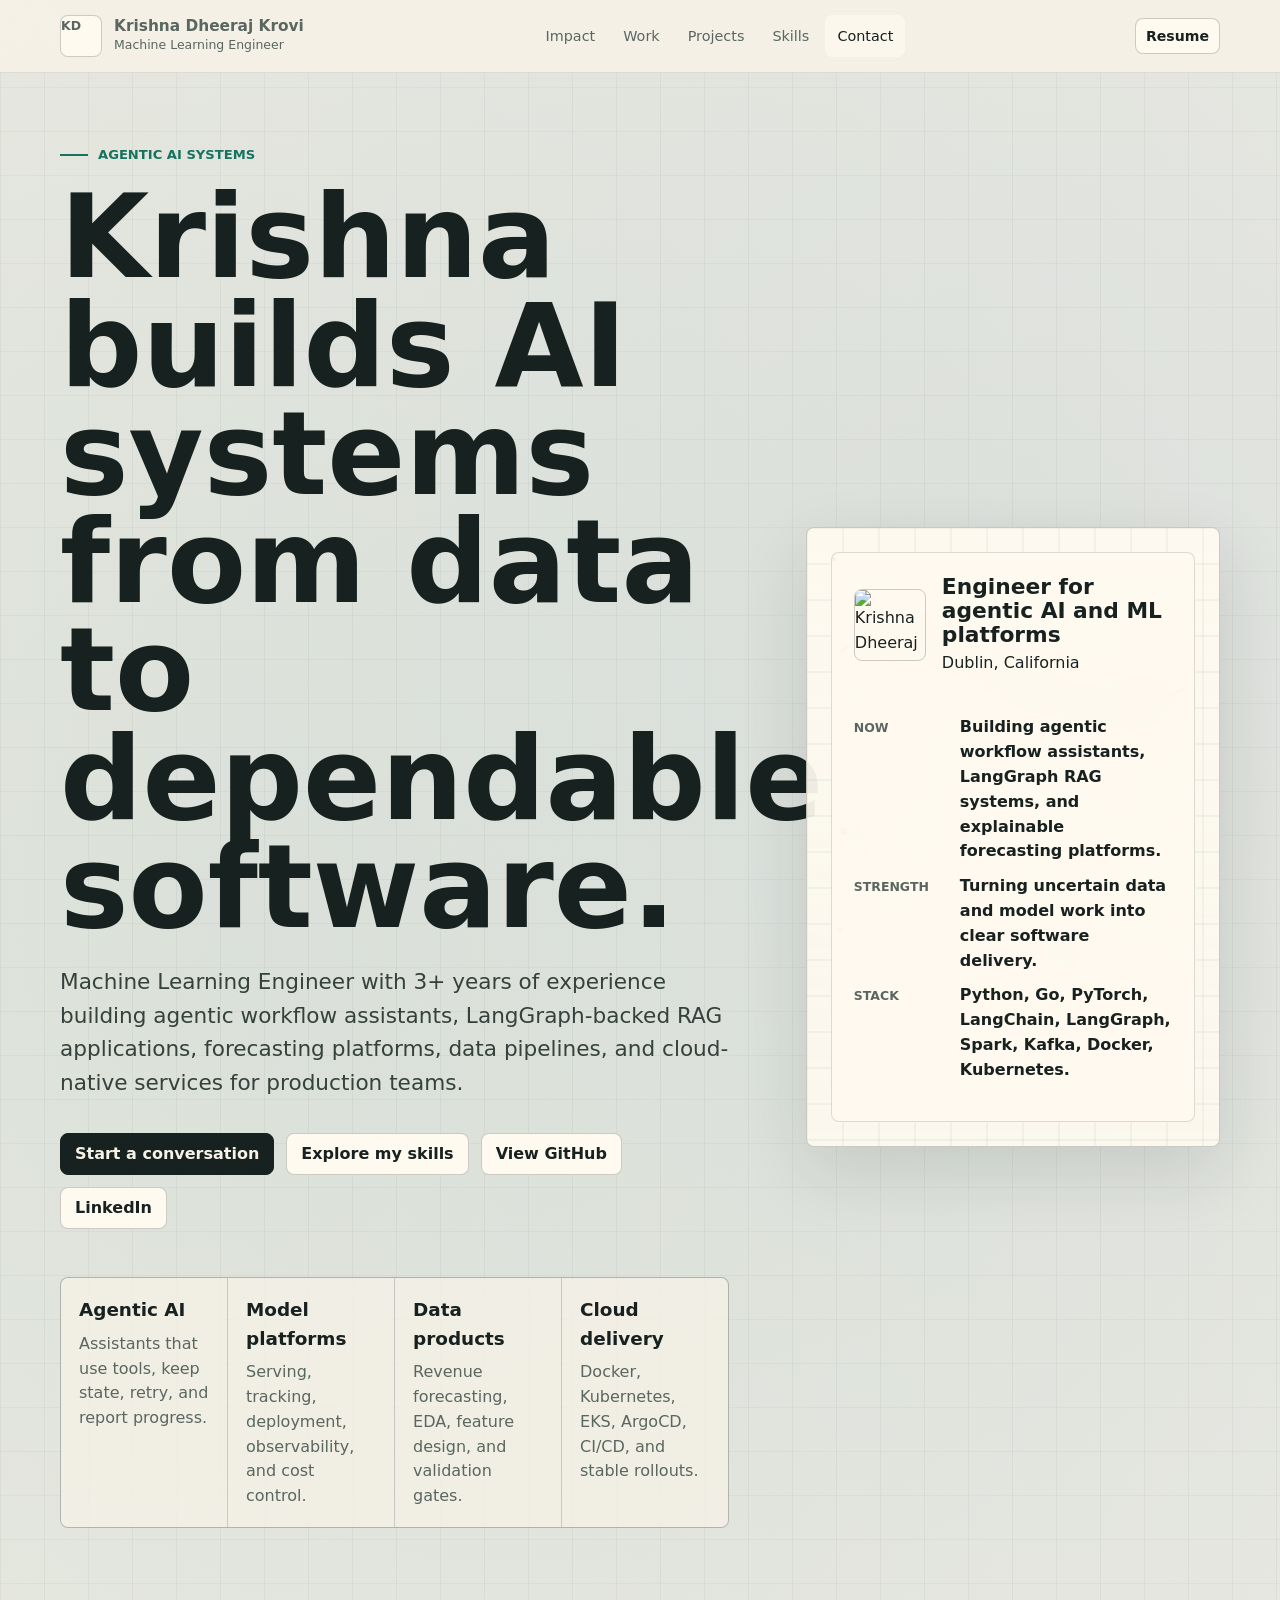
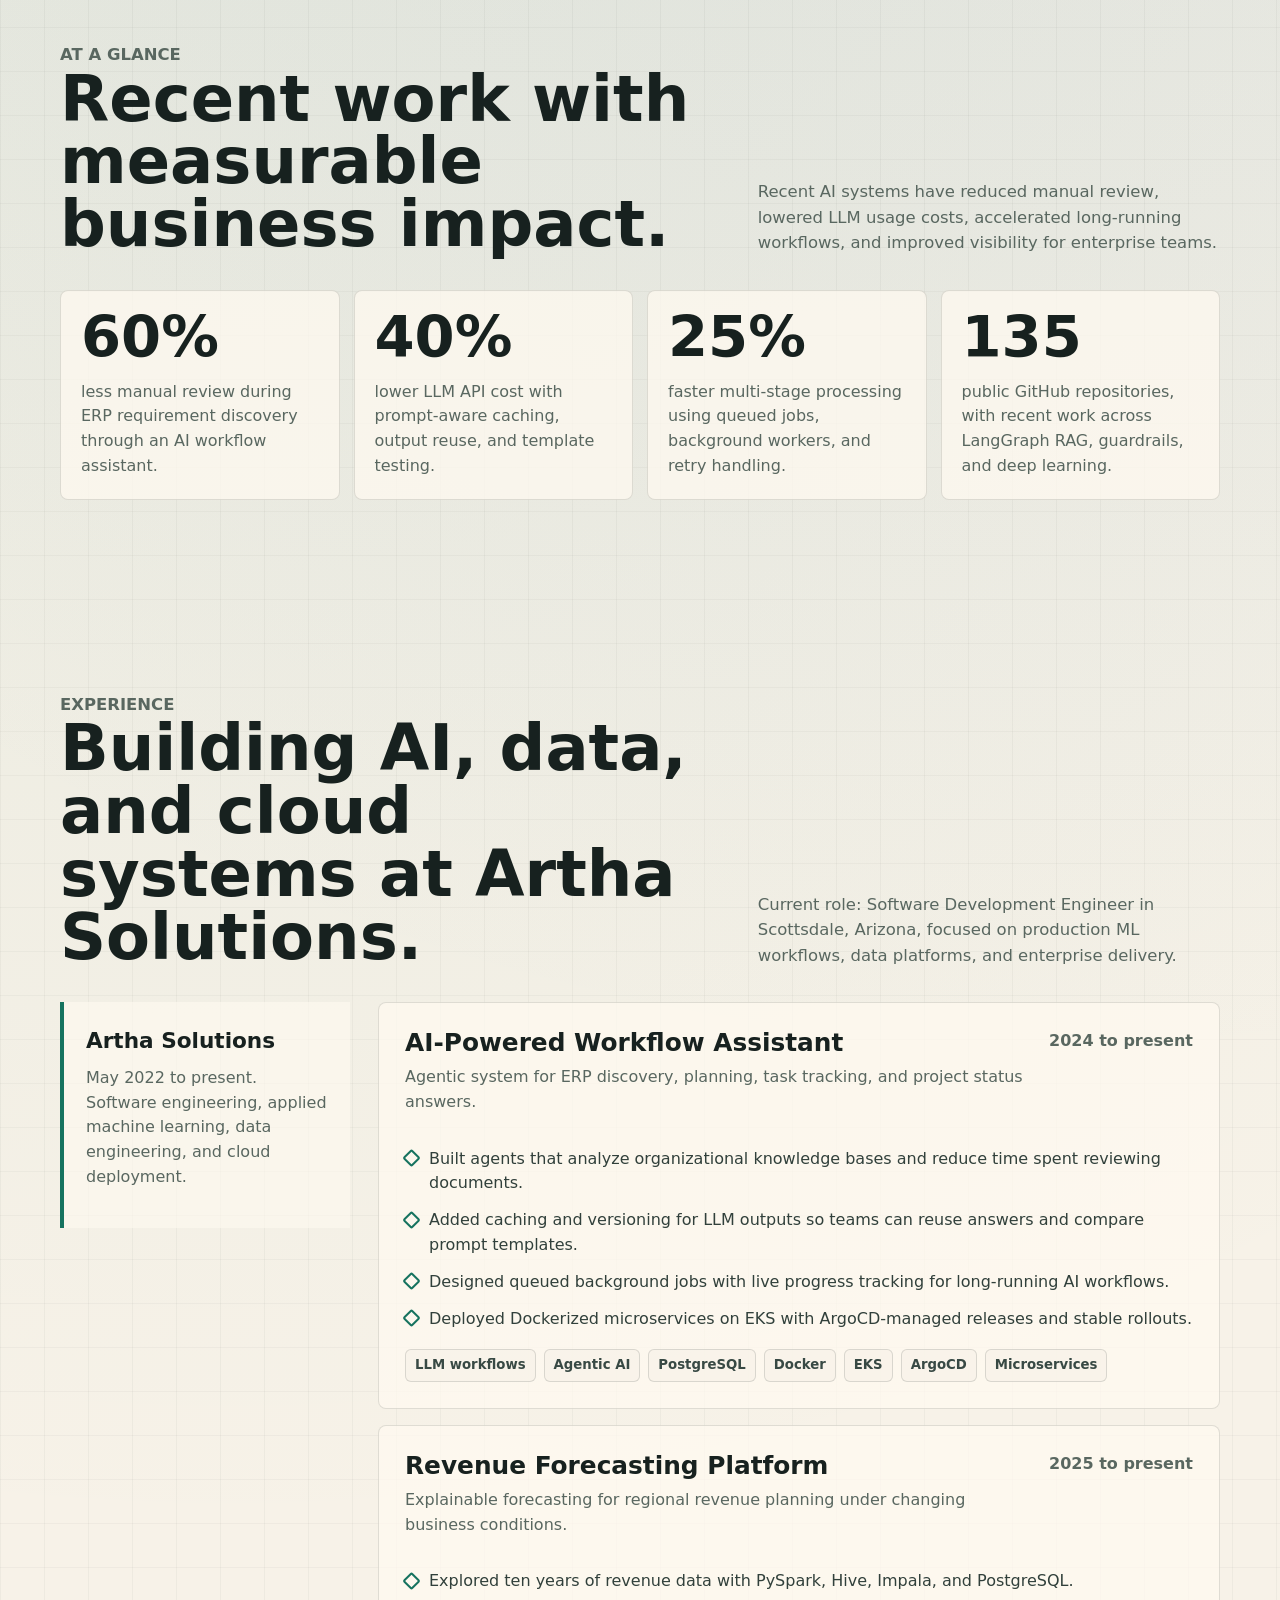
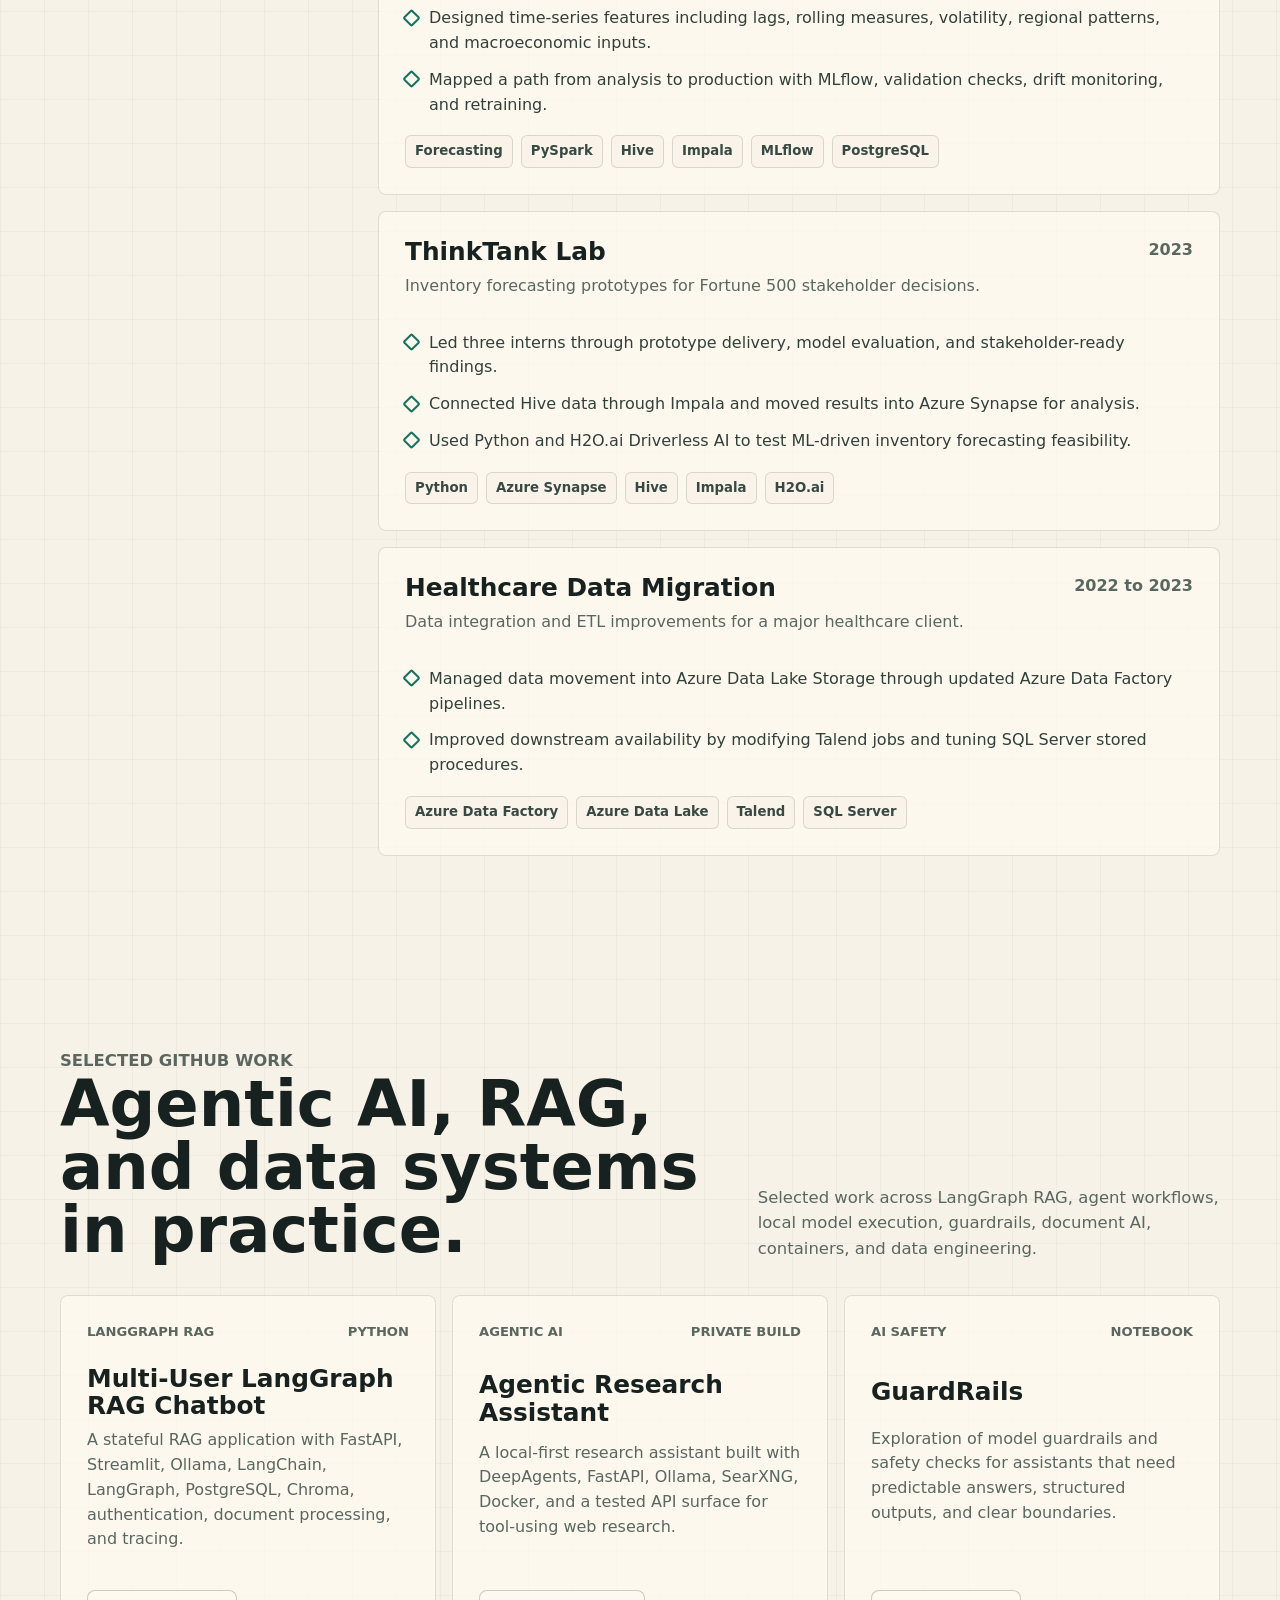
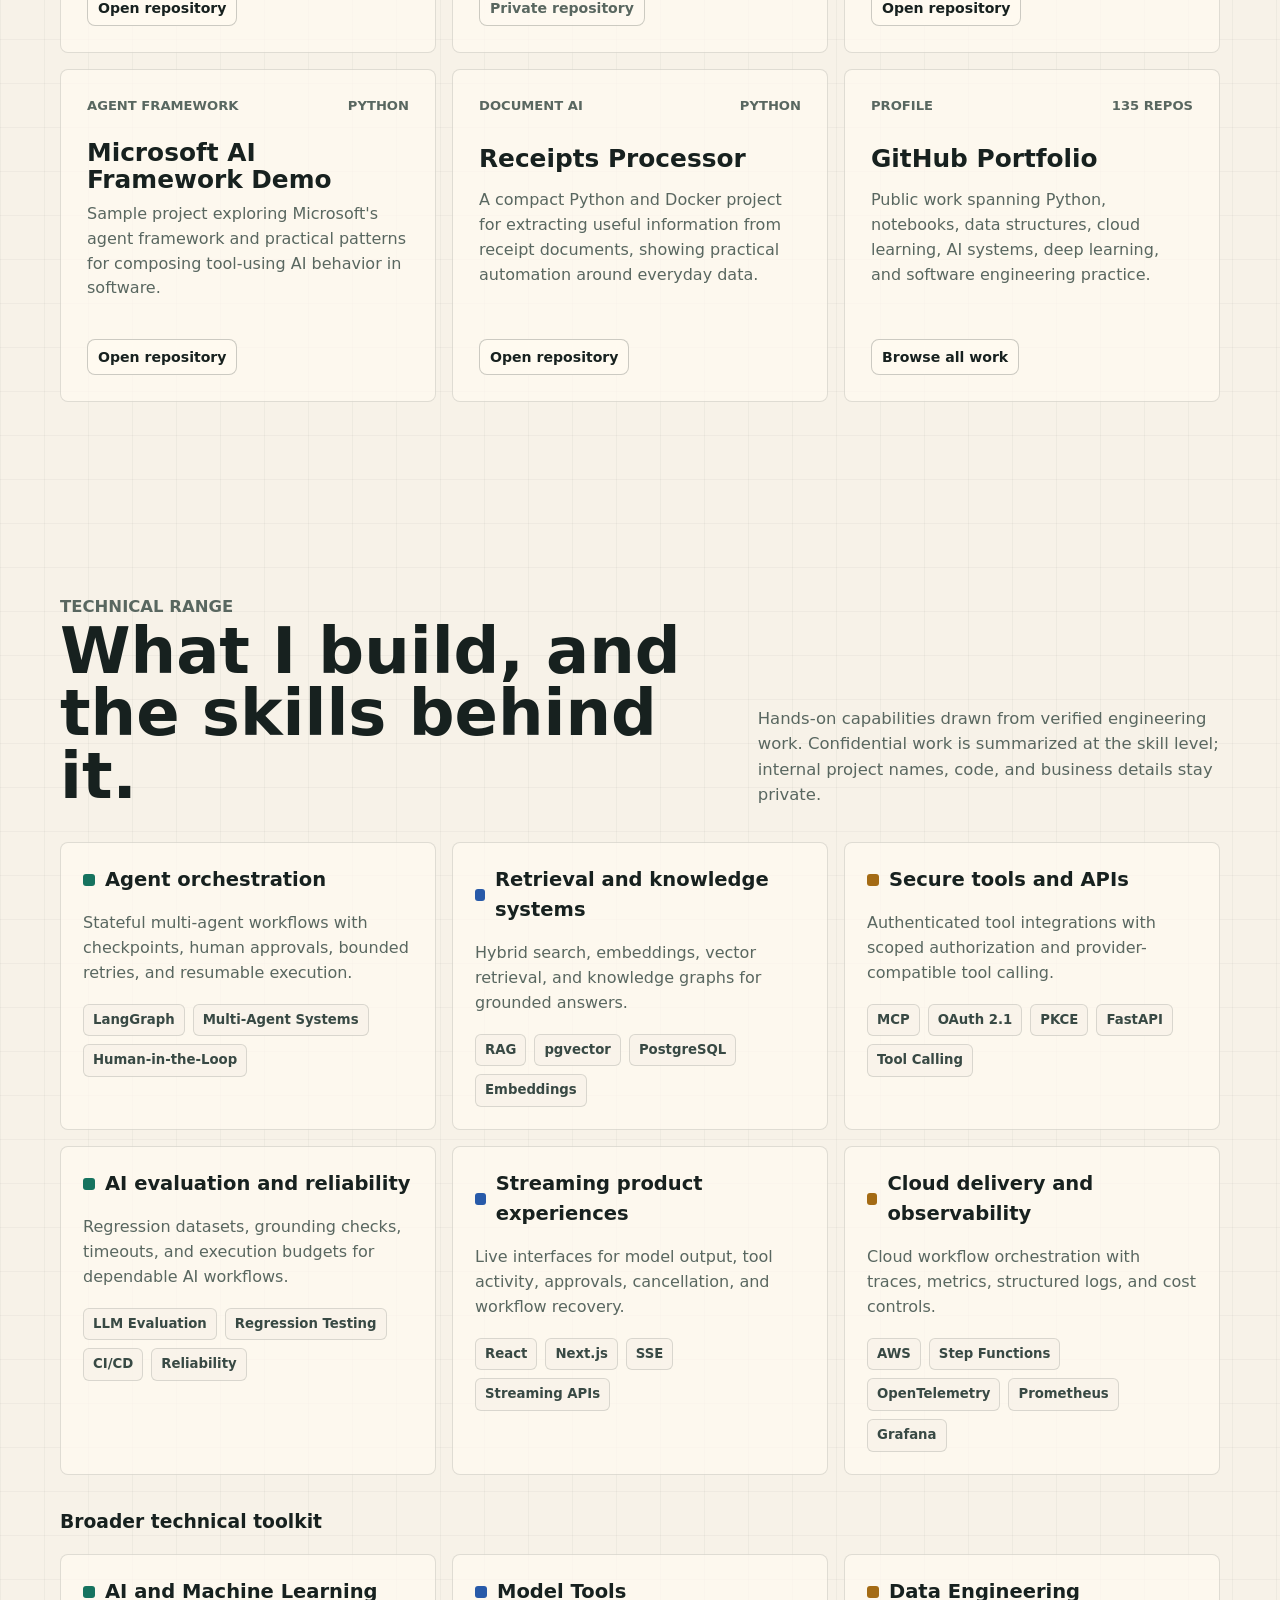
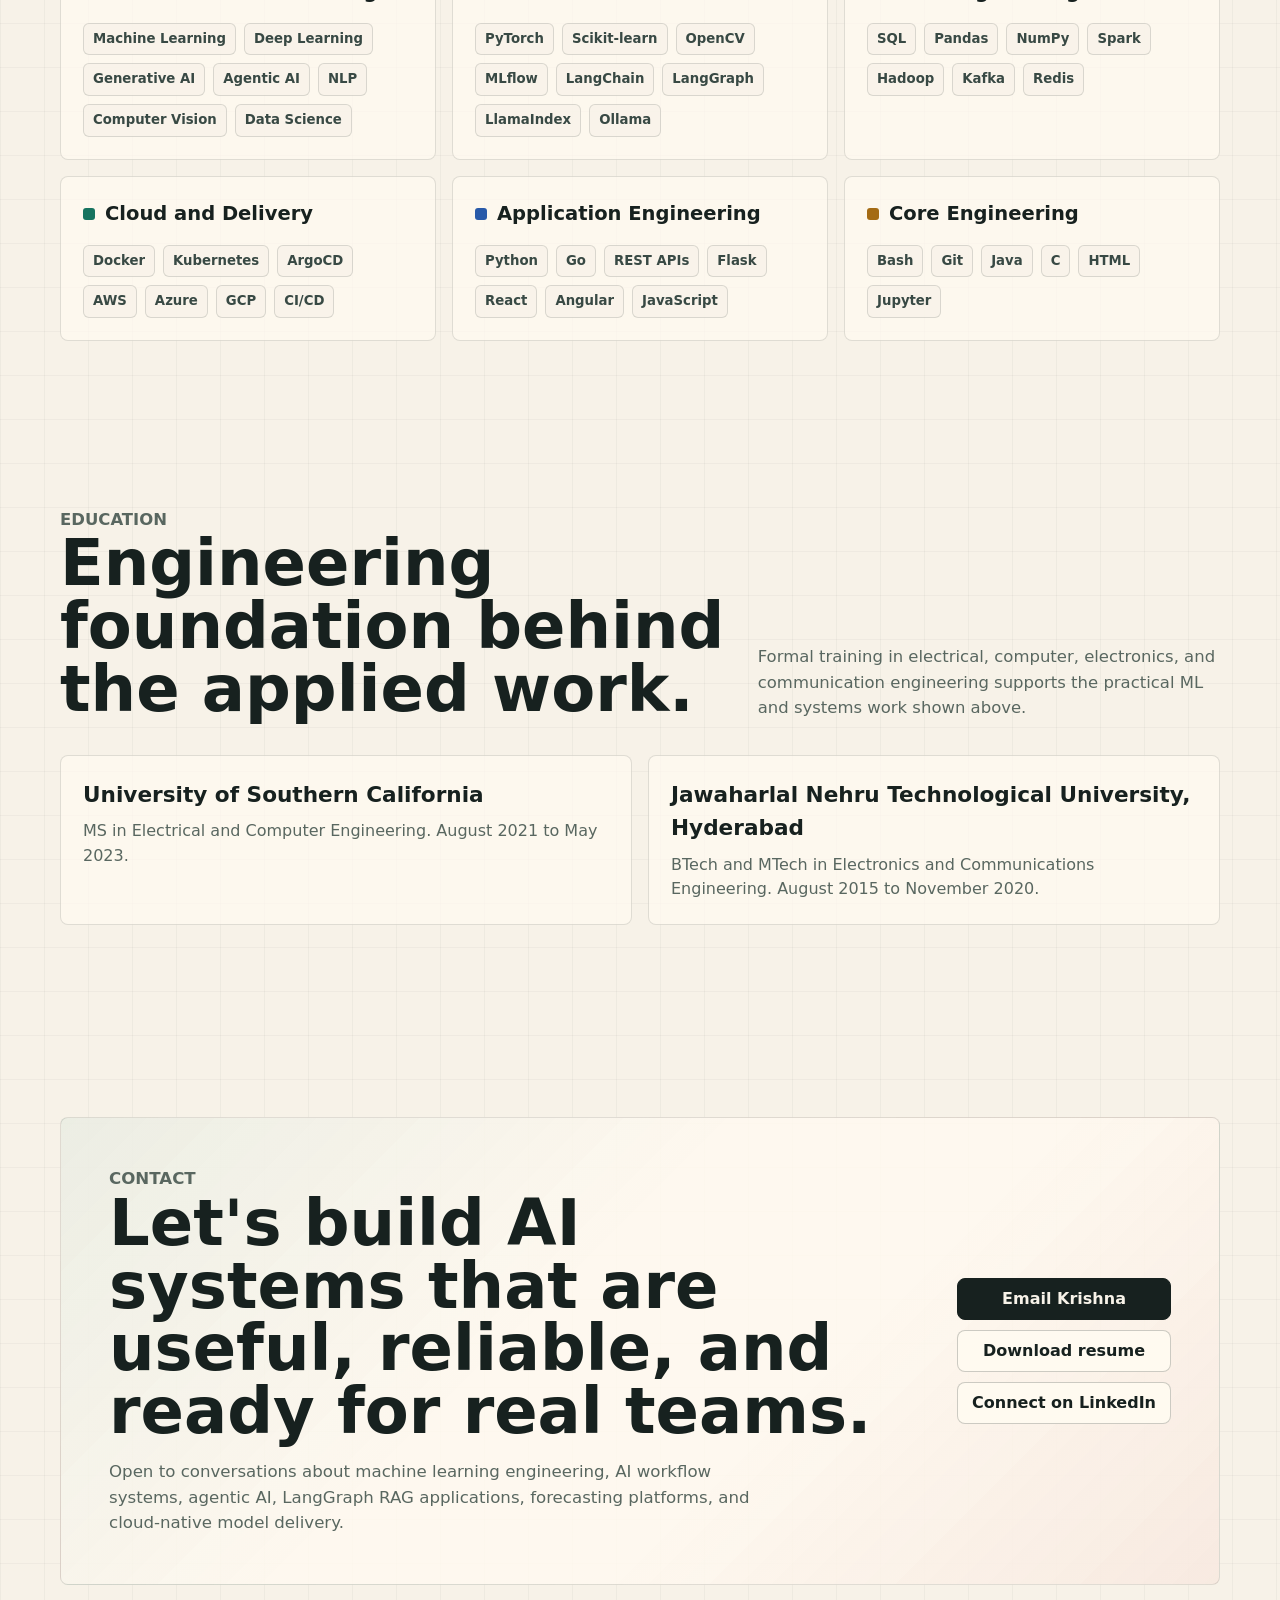
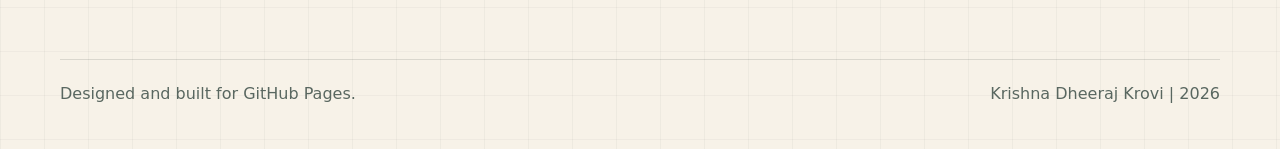
==== commit 53dfbf10: "Show verified engineering capabilities without internal project details" ====
--- a/index.html
+++ b/index.html
@@ -62,6 +62,7 @@
               </p>
               <div class="hero-actions">
                 <a class="button primary" href="mailto:krishnadheerajkrovi@gmail.com">Start a conversation</a>
+                <a class="button" href="#skills">Explore my skills</a>
                 <a class="button" href="https://github.com/Krishnadheerajkrovi" target="_blank" rel="noreferrer">View GitHub</a>
                 <a class="button" href="https://www.linkedin.com/in/krishnadheerajkrovi/" target="_blank" rel="noreferrer">LinkedIn</a>
               </div>
@@ -367,14 +368,79 @@
             <div class="section-head reveal">
               <div>
                 <p class="section-kicker">Technical range</p>
-                <h2>Comfortable across model work, data systems, and product delivery.</h2>
+                <h2>What I build, and the skills behind it.</h2>
               </div>
               <p>
-                Core tools used across model development, data pipelines, cloud delivery,
-                and application engineering.
+                Hands-on capabilities drawn from verified engineering work. Confidential work is
+                summarized at the skill level; internal project names, code, and business details stay private.
               </p>
             </div>
 
+            <div class="skills-wrap capability-summary" aria-label="Verified engineering capabilities">
+              <section class="skill-group reveal" aria-labelledby="capability-0">
+                <h3 id="capability-0">Agent orchestration</h3>
+                <p>Stateful multi-agent workflows with checkpoints, human approvals, bounded retries, and resumable execution.</p>
+                <ul>
+                  <li class="tag">LangGraph</li>
+                  <li class="tag">Multi-Agent Systems</li>
+                  <li class="tag">Human-in-the-Loop</li>
+                </ul>
+              </section>
+              <section class="skill-group reveal" aria-labelledby="capability-1">
+                <h3 id="capability-1">Retrieval and knowledge systems</h3>
+                <p>Hybrid search, embeddings, vector retrieval, and knowledge graphs for grounded answers.</p>
+                <ul>
+                  <li class="tag">RAG</li>
+                  <li class="tag">pgvector</li>
+                  <li class="tag">PostgreSQL</li>
+                  <li class="tag">Embeddings</li>
+                </ul>
+              </section>
+              <section class="skill-group reveal" aria-labelledby="capability-2">
+                <h3 id="capability-2">Secure tools and APIs</h3>
+                <p>Authenticated tool integrations with scoped authorization and provider-compatible tool calling.</p>
+                <ul>
+                  <li class="tag">MCP</li>
+                  <li class="tag">OAuth 2.1</li>
+                  <li class="tag">PKCE</li>
+                  <li class="tag">FastAPI</li>
+                  <li class="tag">Tool Calling</li>
+                </ul>
+              </section>
+              <section class="skill-group reveal" aria-labelledby="capability-3">
+                <h3 id="capability-3">AI evaluation and reliability</h3>
+                <p>Regression datasets, grounding checks, timeouts, and execution budgets for dependable AI workflows.</p>
+                <ul>
+                  <li class="tag">LLM Evaluation</li>
+                  <li class="tag">Regression Testing</li>
+                  <li class="tag">CI/CD</li>
+                  <li class="tag">Reliability</li>
+                </ul>
+              </section>
+              <section class="skill-group reveal" aria-labelledby="capability-4">
+                <h3 id="capability-4">Streaming product experiences</h3>
+                <p>Live interfaces for model output, tool activity, approvals, cancellation, and workflow recovery.</p>
+                <ul>
+                  <li class="tag">React</li>
+                  <li class="tag">Next.js</li>
+                  <li class="tag">SSE</li>
+                  <li class="tag">Streaming APIs</li>
+                </ul>
+              </section>
+              <section class="skill-group reveal" aria-labelledby="capability-5">
+                <h3 id="capability-5">Cloud delivery and observability</h3>
+                <p>Cloud workflow orchestration with traces, metrics, structured logs, and cost controls.</p>
+                <ul>
+                  <li class="tag">AWS</li>
+                  <li class="tag">Step Functions</li>
+                  <li class="tag">OpenTelemetry</li>
+                  <li class="tag">Prometheus</li>
+                  <li class="tag">Grafana</li>
+                </ul>
+              </section>
+            </div>
+
+            <h3 class="toolkit-heading">Broader technical toolkit</h3>
             <div class="skills-wrap">
               <section class="skill-group reveal" aria-labelledby="skills-ai">
                 <h3 id="skills-ai">AI and Machine Learning</h3>
--- a/assets/css/styles.css
+++ b/assets/css/styles.css
@@ -905,3 +905,12 @@
     animation-iteration-count: 1 !important;
   }
 }
+
+.capability-summary p {
+  margin: 0 0 18px;
+  color: var(--muted);
+}
+
+.toolkit-heading {
+  margin: 32px 0 18px;
+}
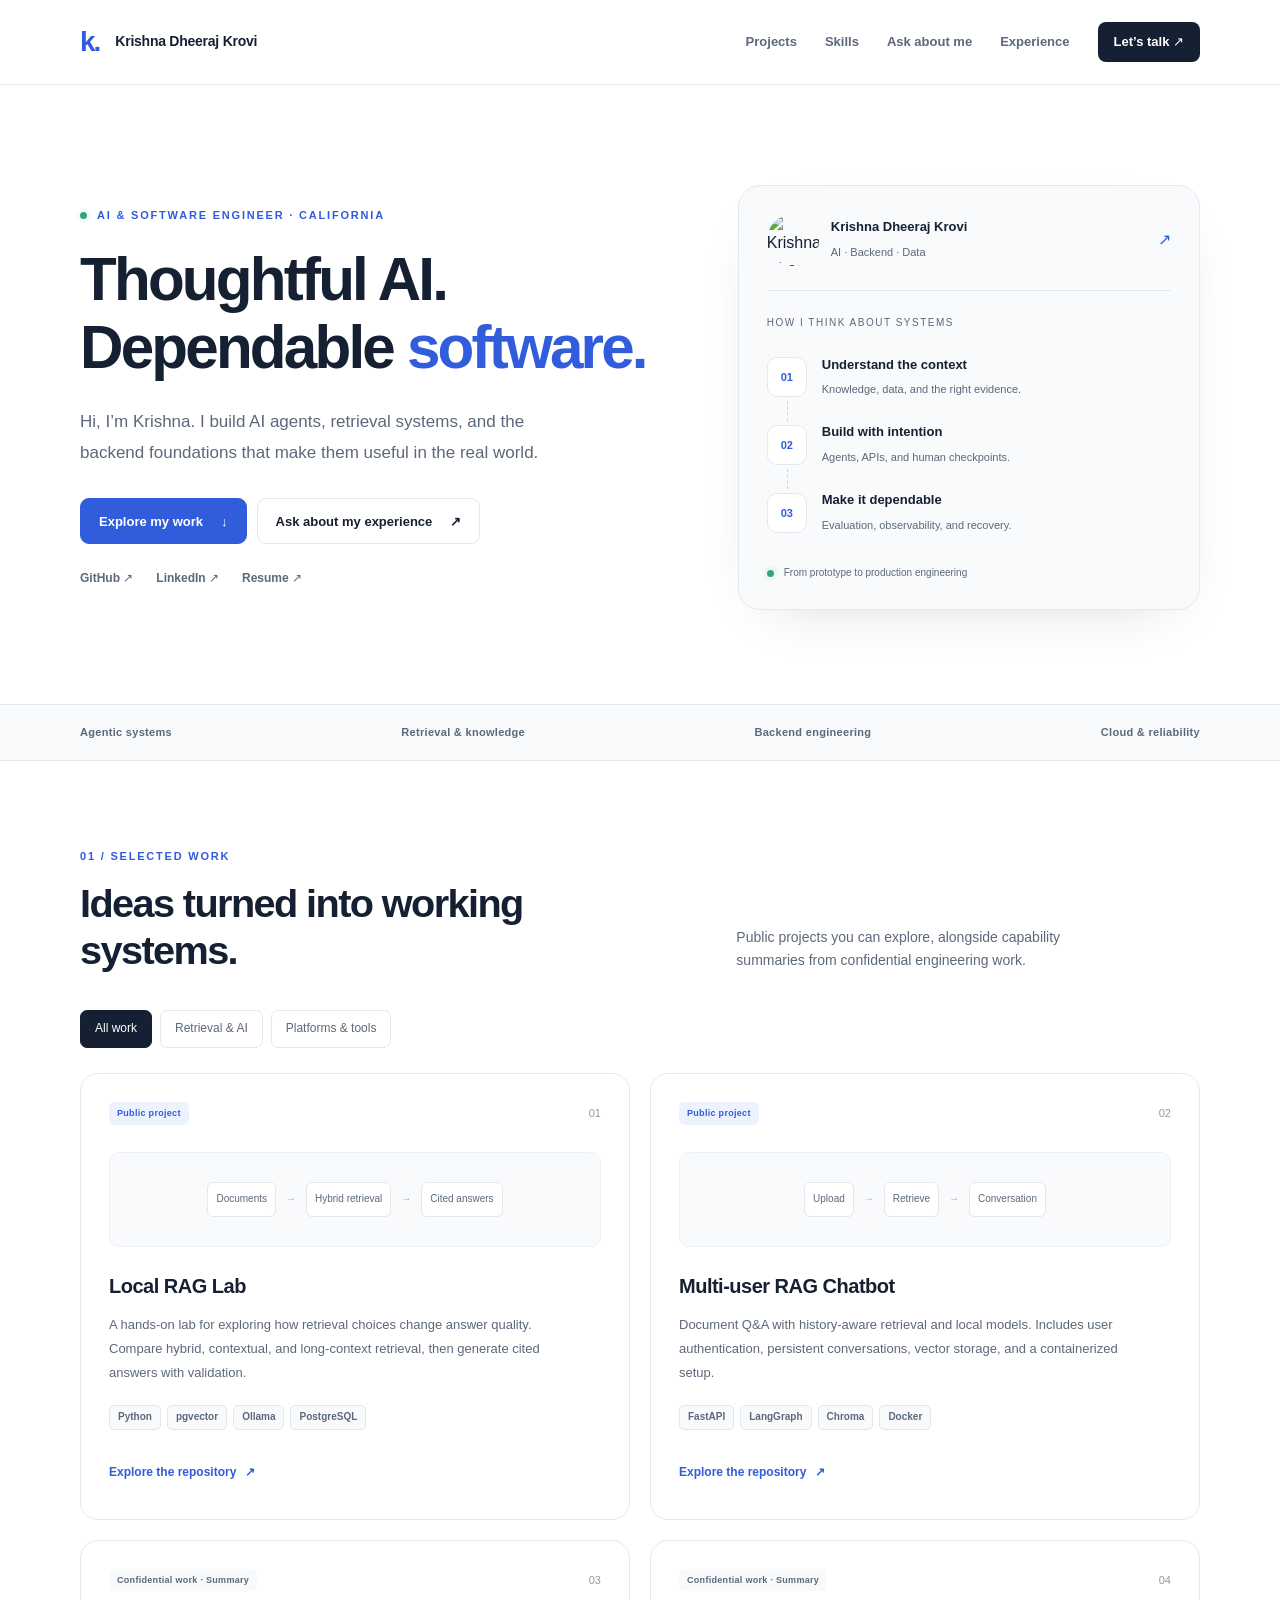
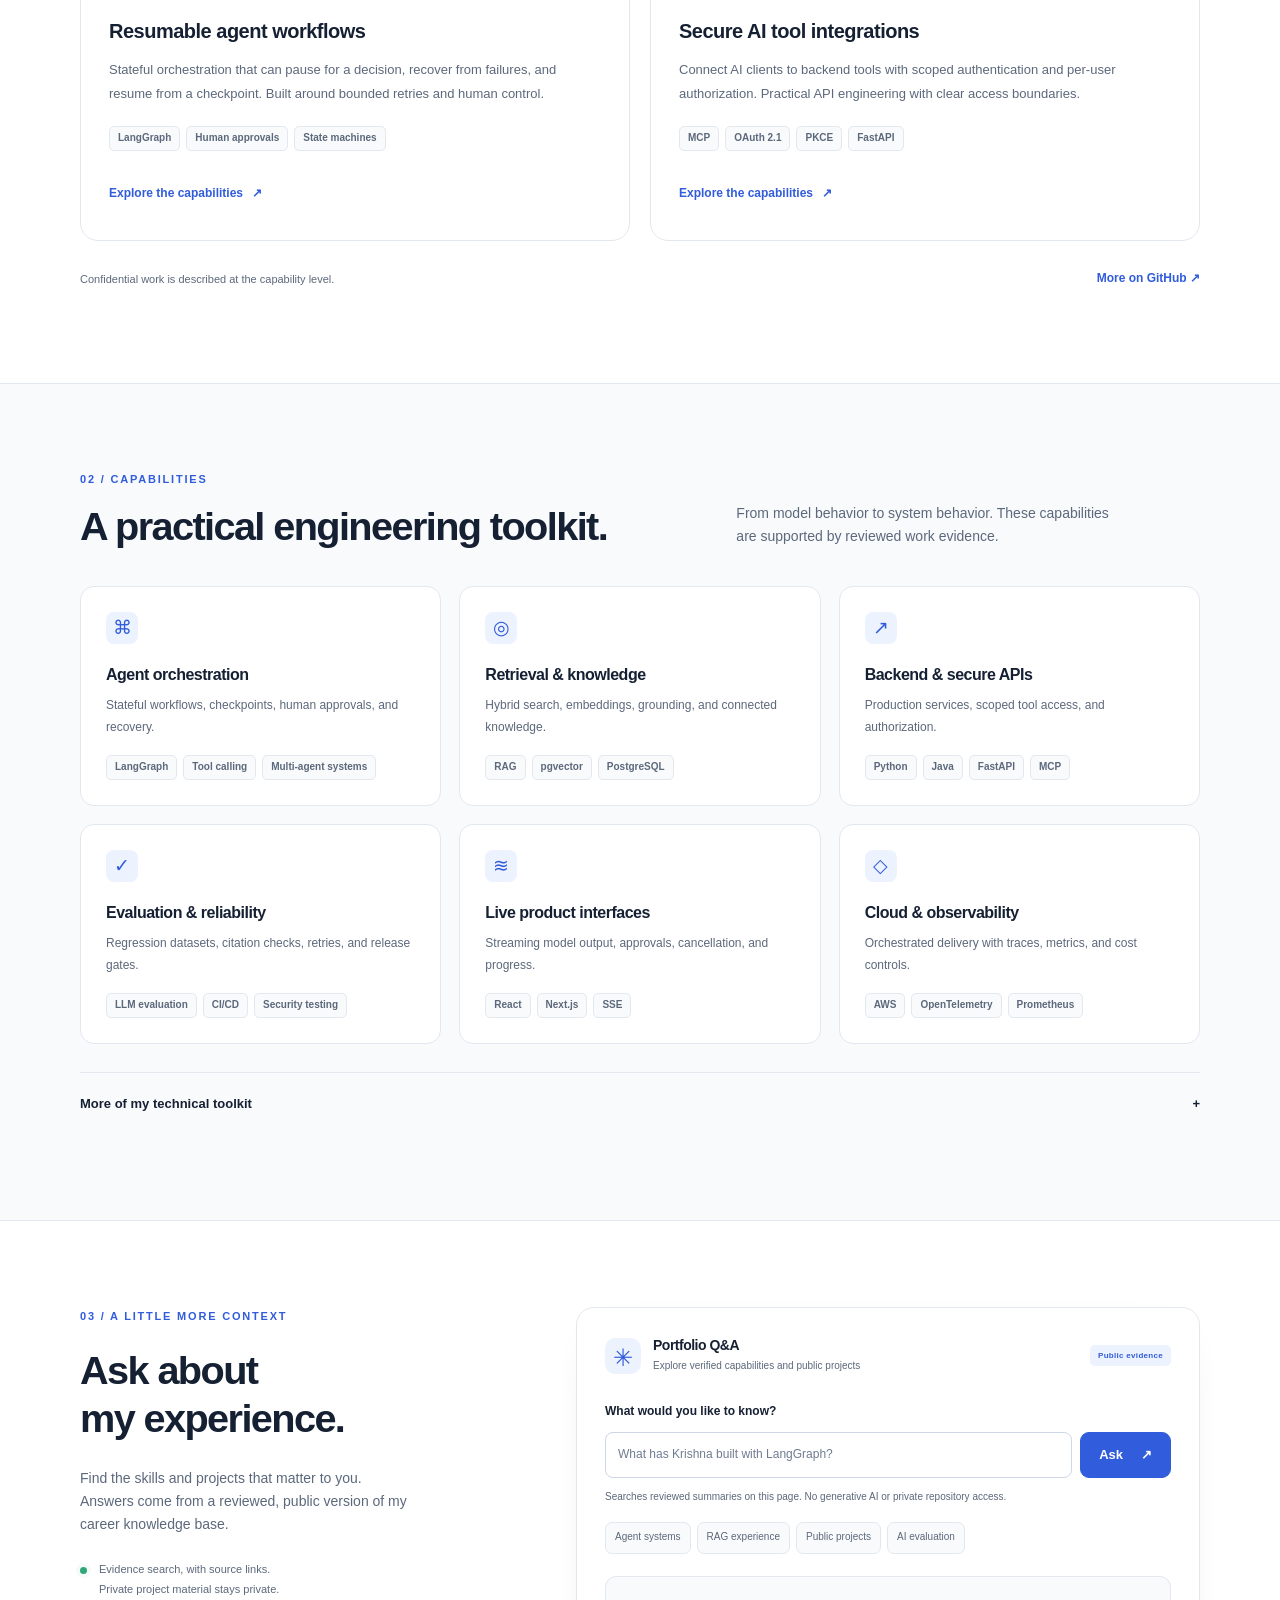
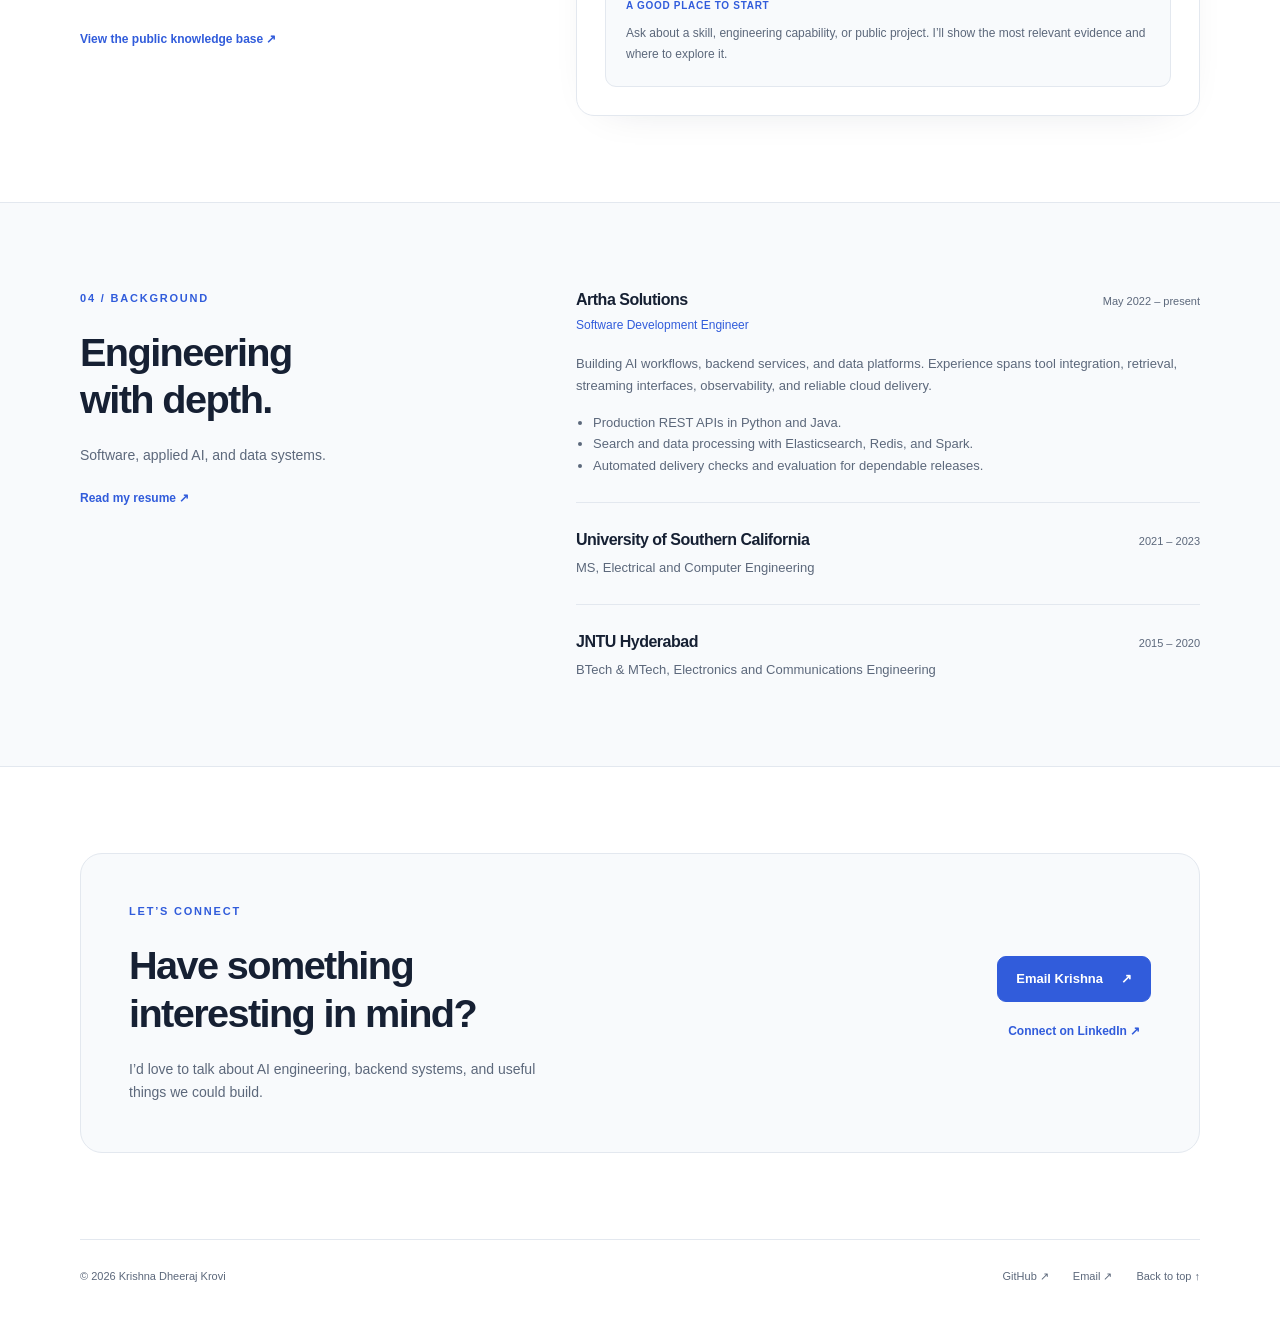
==== commit ad6d1a45: "Redesign portfolio and add public evidence Q&A" ====
--- a/index.html
+++ b/index.html
@@ -1,614 +1,117 @@
 <!doctype html>
 <html lang="en">
-  <head>
-    <meta charset="utf-8" />
-    <meta name="viewport" content="width=device-width, initial-scale=1" />
-    <title>Krishna Dheeraj Krovi | Machine Learning Engineer</title>
-    <meta
-      name="description"
-      content="Machine Learning Engineer building production AI systems, agentic workflows, LangGraph RAG applications, forecasting platforms, and cloud-native model services."
-    />
-    <meta name="author" content="Krishna Dheeraj Krovi" />
-    <meta property="og:title" content="Krishna Dheeraj Krovi | Machine Learning Engineer" />
-    <meta
-      property="og:description"
-      content="Production AI systems, agentic workflows, LangGraph RAG applications, revenue forecasting, data pipelines, and MLOps."
-    />
-    <meta property="og:type" content="website" />
-    <meta property="og:url" content="https://krishnadheerajkrovi.me/" />
-    <meta property="og:image" content="https://avatars.githubusercontent.com/u/33096312?v=4" />
-    <meta name="theme-color" content="#f7f2e8" />
-    <link rel="preconnect" href="https://avatars.githubusercontent.com" />
-    <link rel="stylesheet" href="assets/css/styles.css" />
-  </head>
-  <body>
-    <a class="skip-link" href="#main">Skip to content</a>
-    <div class="site-shell">
-      <header class="topbar">
-        <nav class="nav" aria-label="Primary navigation">
-          <a class="brand" href="#top" aria-label="Krishna Dheeraj Krovi home">
-            <span class="brand-mark" aria-hidden="true">KD</span>
-            <span>
-              <strong>Krishna Dheeraj Krovi</strong>
-              <span>Machine Learning Engineer</span>
-            </span>
-          </a>
-          <ul class="nav-links" id="navLinks">
-            <li><a href="#impact">Impact</a></li>
-            <li><a href="#work">Work</a></li>
-            <li><a href="#projects">Projects</a></li>
-            <li><a href="#skills">Skills</a></li>
-            <li><a href="#contact">Contact</a></li>
-          </ul>
-          <div class="nav-actions">
-            <a class="button small" href="assets/Krishna_Dheeraj_Krovi_Resume.pdf" target="_blank" rel="noreferrer">Resume</a>
-            <button class="button mobile-toggle" type="button" aria-controls="navLinks" aria-expanded="false" aria-label="Open navigation">
-              <span aria-hidden="true"></span>
-            </button>
-          </div>
-        </nav>
-      </header>
+<head>
+  <meta charset="utf-8">
+  <meta name="viewport" content="width=device-width, initial-scale=1">
+  <title>Krishna Dheeraj Krovi — AI &amp; Software Engineer</title>
+  <meta name="description" content="Krishna Dheeraj Krovi builds agentic AI, retrieval systems, and dependable backend software. Explore projects, skills, and evidence-based portfolio Q&A.">
+  <meta property="og:title" content="Krishna Dheeraj Krovi — AI &amp; Software Engineer">
+  <meta property="og:description" content="From an idea to a system you can rely on. Projects, engineering capabilities, and portfolio Q&A.">
+  <meta property="og:url" content="https://krishnadheerajkrovi.me/">
+  <meta property="og:type" content="website">
+  <meta name="theme-color" content="#f8fafc">
+  <link rel="canonical" href="https://krishnadheerajkrovi.me/">
+  <link rel="stylesheet" href="assets/css/styles.css">
+</head>
+<body>
+  <a class="skip-link" href="#main">Skip to content</a>
+  <header class="topbar">
+    <nav class="container nav" aria-label="Main navigation">
+      <a class="brand" href="#top" aria-label="Krishna Dheeraj Krovi home"><span class="brand-mark">k.</span><span>Krishna Dheeraj <span class="brand-last">Krovi</span></span></a>
+      <button class="menu-toggle" type="button" aria-controls="nav-links" aria-expanded="false">Menu <span aria-hidden="true">☰</span></button>
+      <div class="nav-links" id="nav-links">
+        <a href="#projects">Projects</a><a href="#skills">Skills</a><a href="#ask">Ask about me</a><a href="#experience">Experience</a>
+        <a class="nav-contact" href="#contact">Let’s talk <span aria-hidden="true">↗</span></a>
+      </div>
+    </nav>
+  </header>
+  <main id="main">
+    <section class="hero container" id="top">
+      <div class="hero-copy">
+        <p class="eyebrow"><span class="status-dot"></span> AI &amp; software engineer · California</p>
+        <h1>Thoughtful AI.<br>Dependable <span>software.</span></h1>
+        <p class="hero-intro">Hi, I’m Krishna. I build AI agents, retrieval systems, and the backend foundations that make them useful in the real world.</p>
+        <div class="actions"><a class="button primary" href="#projects">Explore my work <span aria-hidden="true">↓</span></a><a class="button" href="#ask">Ask about my experience <span aria-hidden="true">↗</span></a></div>
+        <div class="hero-links"><a href="https://github.com/krishnadheerajkrovi" target="_blank" rel="noreferrer">GitHub ↗</a><a href="https://www.linkedin.com/in/krishnadheerajkrovi/" target="_blank" rel="noreferrer">LinkedIn ↗</a><a href="assets/Krishna_Dheeraj_Krovi_Resume.pdf" target="_blank" rel="noreferrer">Resume ↗</a></div>
+      </div>
+      <aside class="focus-card" aria-label="Engineering focus">
+        <div class="profile-line"><img src="https://avatars.githubusercontent.com/u/33096312?v=4" alt="Krishna Dheeraj Krovi" width="52" height="52"><div><strong>Krishna Dheeraj Krovi</strong><span>AI · Backend · Data</span></div><span class="profile-symbol" aria-hidden="true">↗</span></div>
+        <p class="mini-label">How I think about systems</p>
+        <div class="system-step"><span class="step-icon">01</span><div><strong>Understand the context</strong><span>Knowledge, data, and the right evidence.</span></div></div>
+        <div class="step-connector" aria-hidden="true"></div>
+        <div class="system-step"><span class="step-icon">02</span><div><strong>Build with intention</strong><span>Agents, APIs, and human checkpoints.</span></div></div>
+        <div class="step-connector" aria-hidden="true"></div>
+        <div class="system-step"><span class="step-icon">03</span><div><strong>Make it dependable</strong><span>Evaluation, observability, and recovery.</span></div></div>
+        <div class="focus-footer"><span class="status-dot"></span> From prototype to production engineering</div>
+      </aside>
+    </section>
+    <div class="discipline-strip"><div class="container"><span>Agentic systems</span><span>Retrieval &amp; knowledge</span><span>Backend engineering</span><span>Cloud &amp; reliability</span></div></div>
 
-      <main id="main">
-        <section class="hero section" id="top" aria-label="Intro">
-          <div class="container hero-grid">
-            <div class="hero-copy reveal">
-              <p class="eyebrow">Agentic AI systems</p>
-              <h1>Krishna builds AI systems from data to dependable software.</h1>
-              <p class="hero-lede">
-                Machine Learning Engineer with 3+ years of experience building agentic workflow assistants,
-                LangGraph-backed RAG applications, forecasting platforms, data pipelines, and cloud-native
-                services for production teams.
-              </p>
-              <div class="hero-actions">
-                <a class="button primary" href="mailto:krishnadheerajkrovi@gmail.com">Start a conversation</a>
-                <a class="button" href="#skills">Explore my skills</a>
-                <a class="button" href="https://github.com/Krishnadheerajkrovi" target="_blank" rel="noreferrer">View GitHub</a>
-                <a class="button" href="https://www.linkedin.com/in/krishnadheerajkrovi/" target="_blank" rel="noreferrer">LinkedIn</a>
-              </div>
-              <div class="focus-strip" aria-label="Current engineering focus">
-                <div>
-                  <b>Agentic AI</b>
-                  <span>Assistants that use tools, keep state, retry, and report progress.</span>
-                </div>
-                <div>
-                  <b>Model platforms</b>
-                  <span>Serving, tracking, deployment, observability, and cost control.</span>
-                </div>
-                <div>
-                  <b>Data products</b>
-                  <span>Revenue forecasting, EDA, feature design, and validation gates.</span>
-                </div>
-                <div>
-                  <b>Cloud delivery</b>
-                  <span>Docker, Kubernetes, EKS, ArgoCD, CI/CD, and stable rollouts.</span>
-                </div>
-              </div>
-            </div>
+    <section class="section container" id="projects">
+      <div class="section-head"><div><p class="eyebrow">01 / Selected work</p><h2>Ideas turned into working systems.</h2></div><p>Public projects you can explore, alongside capability summaries from confidential engineering work.</p></div>
+      <div class="filters" role="group" aria-label="Filter projects"><button type="button" class="filter active" data-filter="all" aria-pressed="true">All work</button><button type="button" class="filter" data-filter="retrieval" aria-pressed="false">Retrieval &amp; AI</button><button type="button" class="filter" data-filter="platforms" aria-pressed="false">Platforms &amp; tools</button></div>
+      <p class="sr-only" id="filter-status" role="status"></p>
+      <div class="project-grid">
+        <article class="project-card featured" data-category="retrieval" id="project-rag-lab">
+          <div class="project-top"><span class="badge">Public project</span><span class="project-number">01</span></div>
+          <div class="project-diagram" aria-label="Documents to retrieval to cited answers"><span>Documents</span><i aria-hidden="true">→</i><span>Hybrid retrieval</span><i aria-hidden="true">→</i><span>Cited answers</span></div>
+          <h3>Local RAG Lab</h3><p>A hands-on lab for exploring how retrieval choices change answer quality. Compare hybrid, contextual, and long-context retrieval, then generate cited answers with validation.</p>
+          <ul class="tags"><li>Python</li><li>pgvector</li><li>Ollama</li><li>PostgreSQL</li></ul>
+          <a class="text-link" href="https://github.com/krishnadheerajkrovi/mastering_rag" target="_blank" rel="noreferrer">Explore the repository <span aria-hidden="true">↗</span></a>
+        </article>
+        <article class="project-card" data-category="retrieval" id="project-chatbot">
+          <div class="project-top"><span class="badge">Public project</span><span class="project-number">02</span></div>
+          <div class="project-diagram" aria-label="Document question and answer workflow"><span>Upload</span><i aria-hidden="true">→</i><span>Retrieve</span><i aria-hidden="true">→</i><span>Conversation</span></div>
+          <h3>Multi-user RAG Chatbot</h3><p>Document Q&amp;A with history-aware retrieval and local models. Includes user authentication, persistent conversations, vector storage, and a containerized setup.</p>
+          <ul class="tags"><li>FastAPI</li><li>LangGraph</li><li>Chroma</li><li>Docker</li></ul>
+          <a class="text-link" href="https://github.com/krishnadheerajkrovi/rag-chatbot" target="_blank" rel="noreferrer">Explore the repository <span aria-hidden="true">↗</span></a>
+        </article>
+        <article class="project-card" data-category="platforms">
+          <div class="project-top"><span class="badge muted">Confidential work · Summary</span><span class="project-number">03</span></div>
+          <h3>Resumable agent workflows</h3><p>Stateful orchestration that can pause for a decision, recover from failures, and resume from a checkpoint. Built around bounded retries and human control.</p>
+          <ul class="tags"><li>LangGraph</li><li>Human approvals</li><li>State machines</li></ul>
+          <a class="text-link" href="#skills">Explore the capabilities <span aria-hidden="true">↗</span></a>
+        </article>
+        <article class="project-card" data-category="platforms">
+          <div class="project-top"><span class="badge muted">Confidential work · Summary</span><span class="project-number">04</span></div>
+          <h3>Secure AI tool integrations</h3><p>Connect AI clients to backend tools with scoped authentication and per-user authorization. Practical API engineering with clear access boundaries.</p>
+          <ul class="tags"><li>MCP</li><li>OAuth 2.1</li><li>PKCE</li><li>FastAPI</li></ul>
+          <a class="text-link" href="#skills">Explore the capabilities <span aria-hidden="true">↗</span></a>
+        </article>
+      </div>
+      <div class="section-foot"><span>Confidential work is described at the capability level.</span><a class="text-link" href="https://github.com/krishnadheerajkrovi?tab=repositories" target="_blank" rel="noreferrer">More on GitHub ↗</a></div>
+    </section>
 
-            <aside class="hero-panel reveal" aria-label="Profile summary">
-              <canvas id="signal-canvas" aria-hidden="true"></canvas>
-              <div class="profile-card">
-                <div class="profile-head">
-                  <img
-                    class="avatar"
-                    src="https://avatars.githubusercontent.com/u/33096312?v=4"
-                    alt="Krishna Dheeraj Krovi"
-                    width="144"
-                    height="144"
-                  />
-                  <div>
-                    <h2>Engineer for agentic AI and ML platforms</h2>
-                    <p>Dublin, California</p>
-                  </div>
-                </div>
-                <dl class="status-line">
-                  <div>
-                    <dt>Now</dt>
-                    <dd>Building agentic workflow assistants, LangGraph RAG systems, and explainable forecasting platforms.</dd>
-                  </div>
-                  <div>
-                    <dt>Strength</dt>
-                    <dd>Turning uncertain data and model work into clear software delivery.</dd>
-                  </div>
-                  <div>
-                    <dt>Stack</dt>
-                    <dd>Python, Go, PyTorch, LangChain, LangGraph, Spark, Kafka, Docker, Kubernetes.</dd>
-                  </div>
-                </dl>
-              </div>
-            </aside>
-          </div>
-        </section>
+    <section class="section section-tint" id="skills"><div class="container">
+      <div class="section-head"><div><p class="eyebrow">02 / Capabilities</p><h2>A practical engineering toolkit.</h2></div><p>From model behavior to system behavior. These capabilities are supported by reviewed work evidence.</p></div>
+      <div class="skills-grid">
+        <article class="skill-card"><span class="skill-icon" aria-hidden="true">⌘</span><h3>Agent orchestration</h3><p>Stateful workflows, checkpoints, human approvals, and recovery.</p><ul class="tags"><li>LangGraph</li><li>Tool calling</li><li>Multi-agent systems</li></ul></article>
+        <article class="skill-card"><span class="skill-icon" aria-hidden="true">◎</span><h3>Retrieval &amp; knowledge</h3><p>Hybrid search, embeddings, grounding, and connected knowledge.</p><ul class="tags"><li>RAG</li><li>pgvector</li><li>PostgreSQL</li></ul></article>
+        <article class="skill-card"><span class="skill-icon" aria-hidden="true">↗</span><h3>Backend &amp; secure APIs</h3><p>Production services, scoped tool access, and authorization.</p><ul class="tags"><li>Python</li><li>Java</li><li>FastAPI</li><li>MCP</li></ul></article>
+        <article class="skill-card"><span class="skill-icon" aria-hidden="true">✓</span><h3>Evaluation &amp; reliability</h3><p>Regression datasets, citation checks, retries, and release gates.</p><ul class="tags"><li>LLM evaluation</li><li>CI/CD</li><li>Security testing</li></ul></article>
+        <article class="skill-card"><span class="skill-icon" aria-hidden="true">≋</span><h3>Live product interfaces</h3><p>Streaming model output, approvals, cancellation, and progress.</p><ul class="tags"><li>React</li><li>Next.js</li><li>SSE</li></ul></article>
+        <article class="skill-card"><span class="skill-icon" aria-hidden="true">◇</span><h3>Cloud &amp; observability</h3><p>Orchestrated delivery with traces, metrics, and cost controls.</p><ul class="tags"><li>AWS</li><li>OpenTelemetry</li><li>Prometheus</li></ul></article>
+      </div>
+      <details class="toolkit"><summary>More of my technical toolkit <span aria-hidden="true">+</span></summary><div class="toolkit-grid"><div><h4>Data &amp; backend</h4><p>Redis, Spark, Elasticsearch, REST APIs, PostgreSQL, Python, Java</p></div><div><h4>Models &amp; integration</h4><p>OpenAI-compatible APIs, Ollama, MCP, OAuth 2.1, PKCE, Keycloak</p></div><div><h4>Delivery &amp; monitoring</h4><p>Jenkins, GitHub Actions, Bitbucket Pipelines, Grafana, AWS Step Functions, Bedrock AgentCore</p></div></div></details>
+    </div></section>
 
-        <section class="section tight" id="impact">
-          <div class="container">
-            <div class="section-head reveal">
-              <div>
-                <p class="section-kicker">At a glance</p>
-                <h2>Recent work with measurable business impact.</h2>
-              </div>
-              <p>
-                Recent AI systems have reduced manual review, lowered LLM usage costs, accelerated
-                long-running workflows, and improved visibility for enterprise teams.
-              </p>
-            </div>
-            <div class="proof-grid">
-              <article class="proof-card reveal">
-                <strong>60%</strong>
-                <span>less manual review during ERP requirement discovery through an AI workflow assistant.</span>
-              </article>
-              <article class="proof-card reveal">
-                <strong>40%</strong>
-                <span>lower LLM API cost with prompt-aware caching, output reuse, and template testing.</span>
-              </article>
-              <article class="proof-card reveal">
-                <strong>25%</strong>
-                <span>faster multi-stage processing using queued jobs, background workers, and retry handling.</span>
-              </article>
-              <article class="proof-card reveal">
-                <strong>135</strong>
-                <span>public GitHub repositories, with recent work across LangGraph RAG, guardrails, and deep learning.</span>
-              </article>
-            </div>
-          </div>
-        </section>
+    <section class="section container" id="ask">
+      <div class="ask-layout"><div class="ask-intro"><p class="eyebrow">03 / A little more context</p><h2>Ask about<br> my experience.</h2><p>Find the skills and projects that matter to you. Answers come from a reviewed, public version of my career knowledge base.</p><div class="knowledge-note"><span class="status-dot"></span><span>Evidence search, with source links.<br>Private project material stays private.</span></div><a class="text-link" href="assets/data/public-knowledge.json" target="_blank" rel="noreferrer">View the public knowledge base ↗</a></div>
+      <div class="qa-panel">
+        <div class="qa-heading"><span class="qa-symbol" aria-hidden="true">✳</span><div><h3>Portfolio Q&amp;A</h3><p>Explore verified capabilities and public projects</p></div><span class="badge">Public evidence</span></div>
+        <form id="question-form"><label for="question">What would you like to know?</label><div class="question-input"><input id="question" name="question" type="text" maxlength="500" autocomplete="off" placeholder="What has Krishna built with LangGraph?" required aria-describedby="qa-help"><button type="submit" class="button primary" id="ask-button">Ask <span aria-hidden="true">↗</span></button></div><p class="input-help" id="qa-help">Searches reviewed summaries on this page. No generative AI or private repository access.</p></form>
+        <div class="suggestions" aria-label="Suggested questions"><button type="button" data-question="What has Krishna built with LangGraph?">Agent systems</button><button type="button" data-question="What experience does Krishna have with RAG?">RAG experience</button><button type="button" data-question="Show me public projects">Public projects</button><button type="button" data-question="How does Krishna evaluate AI systems?">AI evaluation</button></div>
+        <div id="answer" class="answer" role="status" aria-live="polite" aria-atomic="true"><p class="answer-label">A good place to start</p><p>Ask about a skill, engineering capability, or public project. I’ll show the most relevant evidence and where to explore it.</p></div>
+        <noscript><p>Enable JavaScript for Q&amp;A, or explore the <a href="assets/data/public-knowledge.json">public knowledge base</a> directly.</p></noscript>
+      </div></div>
+    </section>
 
-        <section class="section" id="work">
-          <div class="container">
-            <div class="section-head reveal">
-              <div>
-                <p class="section-kicker">Experience</p>
-                <h2>Building AI, data, and cloud systems at Artha Solutions.</h2>
-              </div>
-              <p>
-                Current role: Software Development Engineer in Scottsdale, Arizona, focused on
-                production ML workflows, data platforms, and enterprise delivery.
-              </p>
-            </div>
+    <section class="section section-tint" id="experience"><div class="container experience-layout"><div><p class="eyebrow">04 / Background</p><h2>Engineering<br> with depth.</h2><p class="section-description">Software, applied AI, and data systems.</p><a class="text-link" href="assets/Krishna_Dheeraj_Krovi_Resume.pdf" target="_blank" rel="noreferrer">Read my resume ↗</a></div><div class="experience-list"><article><div class="experience-title"><h3>Artha Solutions</h3><span>May 2022 – present</span></div><p class="role">Software Development Engineer</p><p>Building AI workflows, backend services, and data platforms. Experience spans tool integration, retrieval, streaming interfaces, observability, and reliable cloud delivery.</p><ul><li>Production REST APIs in Python and Java.</li><li>Search and data processing with Elasticsearch, Redis, and Spark.</li><li>Automated delivery checks and evaluation for dependable releases.</li></ul></article><article><div class="experience-title"><h3>University of Southern California</h3><span>2021 – 2023</span></div><p>MS, Electrical and Computer Engineering</p></article><article><div class="experience-title"><h3>JNTU Hyderabad</h3><span>2015 – 2020</span></div><p>BTech &amp; MTech, Electronics and Communications Engineering</p></article></div></div></section>
 
-            <div class="work-layout">
-              <aside class="work-aside reveal">
-                <h3>Artha Solutions</h3>
-                <p>May 2022 to present. Software engineering, applied machine learning, data engineering, and cloud deployment.</p>
-              </aside>
-
-              <div class="timeline">
-                <article class="timeline-item reveal">
-                  <div class="timeline-top">
-                    <div>
-                      <h3>AI-Powered Workflow Assistant</h3>
-                      <p>Agentic system for ERP discovery, planning, task tracking, and project status answers.</p>
-                    </div>
-                    <time>2024 to present</time>
-                  </div>
-                  <ul class="impact-list">
-                    <li>Built agents that analyze organizational knowledge bases and reduce time spent reviewing documents.</li>
-                    <li>Added caching and versioning for LLM outputs so teams can reuse answers and compare prompt templates.</li>
-                    <li>Designed queued background jobs with live progress tracking for long-running AI workflows.</li>
-                    <li>Deployed Dockerized microservices on EKS with ArgoCD-managed releases and stable rollouts.</li>
-                  </ul>
-                  <div class="tech-line" aria-label="Technologies used">
-                    <span class="tag">LLM workflows</span>
-                    <span class="tag">Agentic AI</span>
-                    <span class="tag">PostgreSQL</span>
-                    <span class="tag">Docker</span>
-                    <span class="tag">EKS</span>
-                    <span class="tag">ArgoCD</span>
-                    <span class="tag">Microservices</span>
-                  </div>
-                </article>
-
-                <article class="timeline-item reveal">
-                  <div class="timeline-top">
-                    <div>
-                      <h3>Revenue Forecasting Platform</h3>
-                      <p>Explainable forecasting for regional revenue planning under changing business conditions.</p>
-                    </div>
-                    <time>2025 to present</time>
-                  </div>
-                  <ul class="impact-list">
-                    <li>Explored ten years of revenue data with PySpark, Hive, Impala, and PostgreSQL.</li>
-                    <li>Designed time-series features including lags, rolling measures, volatility, regional patterns, and macroeconomic inputs.</li>
-                    <li>Mapped a path from analysis to production with MLflow, validation checks, drift monitoring, and retraining.</li>
-                  </ul>
-                  <div class="tech-line" aria-label="Technologies used">
-                    <span class="tag">Forecasting</span>
-                    <span class="tag">PySpark</span>
-                    <span class="tag">Hive</span>
-                    <span class="tag">Impala</span>
-                    <span class="tag">MLflow</span>
-                    <span class="tag">PostgreSQL</span>
-                  </div>
-                </article>
-
-                <article class="timeline-item reveal">
-                  <div class="timeline-top">
-                    <div>
-                      <h3>ThinkTank Lab</h3>
-                      <p>Inventory forecasting prototypes for Fortune 500 stakeholder decisions.</p>
-                    </div>
-                    <time>2023</time>
-                  </div>
-                  <ul class="impact-list">
-                    <li>Led three interns through prototype delivery, model evaluation, and stakeholder-ready findings.</li>
-                    <li>Connected Hive data through Impala and moved results into Azure Synapse for analysis.</li>
-                    <li>Used Python and H2O.ai Driverless AI to test ML-driven inventory forecasting feasibility.</li>
-                  </ul>
-                  <div class="tech-line" aria-label="Technologies used">
-                    <span class="tag">Python</span>
-                    <span class="tag">Azure Synapse</span>
-                    <span class="tag">Hive</span>
-                    <span class="tag">Impala</span>
-                    <span class="tag">H2O.ai</span>
-                  </div>
-                </article>
-
-                <article class="timeline-item reveal">
-                  <div class="timeline-top">
-                    <div>
-                      <h3>Healthcare Data Migration</h3>
-                      <p>Data integration and ETL improvements for a major healthcare client.</p>
-                    </div>
-                    <time>2022 to 2023</time>
-                  </div>
-                  <ul class="impact-list">
-                    <li>Managed data movement into Azure Data Lake Storage through updated Azure Data Factory pipelines.</li>
-                    <li>Improved downstream availability by modifying Talend jobs and tuning SQL Server stored procedures.</li>
-                  </ul>
-                  <div class="tech-line" aria-label="Technologies used">
-                    <span class="tag">Azure Data Factory</span>
-                    <span class="tag">Azure Data Lake</span>
-                    <span class="tag">Talend</span>
-                    <span class="tag">SQL Server</span>
-                  </div>
-                </article>
-              </div>
-            </div>
-          </div>
-        </section>
-
-        <section class="section" id="projects">
-          <div class="container">
-            <div class="section-head reveal">
-              <div>
-                <p class="section-kicker">Selected GitHub work</p>
-                <h2>Agentic AI, RAG, and data systems in practice.</h2>
-              </div>
-              <p>
-                Selected work across LangGraph RAG, agent workflows, local model execution,
-                guardrails, document AI, containers, and data engineering.
-              </p>
-            </div>
-
-            <div class="project-grid">
-              <article class="project-card reveal">
-                <div class="project-meta">
-                  <span>LangGraph RAG</span>
-                  <span>Python</span>
-                </div>
-                <h3>Multi-User LangGraph RAG Chatbot</h3>
-                <p>
-                  A stateful RAG application with FastAPI, Streamlit, Ollama, LangChain, LangGraph,
-                  PostgreSQL, Chroma, authentication, document processing, and tracing.
-                </p>
-                <a class="button small" href="https://github.com/Krishnadheerajkrovi/rag-chatbot" target="_blank" rel="noreferrer">Open repository</a>
-              </article>
-
-              <article class="project-card reveal">
-                <div class="project-meta">
-                  <span>Agentic AI</span>
-                  <span>Private build</span>
-                </div>
-                <h3>Agentic Research Assistant</h3>
-                <p>
-                  A local-first research assistant built with DeepAgents, FastAPI, Ollama, SearXNG,
-                  Docker, and a tested API surface for tool-using web research.
-                </p>
-                <span class="button small disabled" aria-disabled="true">Private repository</span>
-              </article>
-
-              <article class="project-card reveal">
-                <div class="project-meta">
-                  <span>AI safety</span>
-                  <span>Notebook</span>
-                </div>
-                <h3>GuardRails</h3>
-                <p>
-                  Exploration of model guardrails and safety checks for assistants that need
-                  predictable answers, structured outputs, and clear boundaries.
-                </p>
-                <a class="button small" href="https://github.com/Krishnadheerajkrovi/GuardRails" target="_blank" rel="noreferrer">Open repository</a>
-              </article>
-
-              <article class="project-card reveal">
-                <div class="project-meta">
-                  <span>Agent framework</span>
-                  <span>Python</span>
-                </div>
-                <h3>Microsoft AI Framework Demo</h3>
-                <p>
-                  Sample project exploring Microsoft's agent framework and practical patterns for
-                  composing tool-using AI behavior in software.
-                </p>
-                <a class="button small" href="https://github.com/Krishnadheerajkrovi/microsoft-ai-framework" target="_blank" rel="noreferrer">Open repository</a>
-              </article>
-
-              <article class="project-card reveal">
-                <div class="project-meta">
-                  <span>Document AI</span>
-                  <span>Python</span>
-                </div>
-                <h3>Receipts Processor</h3>
-                <p>
-                  A compact Python and Docker project for extracting useful information from receipt
-                  documents, showing practical automation around everyday data.
-                </p>
-                <a class="button small" href="https://github.com/Krishnadheerajkrovi/receipts-processor" target="_blank" rel="noreferrer">Open repository</a>
-              </article>
-
-              <article class="project-card reveal">
-                <div class="project-meta">
-                  <span>Profile</span>
-                  <span>135 repos</span>
-                </div>
-                <h3>GitHub Portfolio</h3>
-                <p>
-                  Public work spanning Python, notebooks, data structures, cloud learning, AI systems,
-                  deep learning, and software engineering practice.
-                </p>
-                <a class="button small" href="https://github.com/Krishnadheerajkrovi?tab=repositories" target="_blank" rel="noreferrer">Browse all work</a>
-              </article>
-            </div>
-          </div>
-        </section>
-
-        <section class="section" id="skills">
-          <div class="container">
-            <div class="section-head reveal">
-              <div>
-                <p class="section-kicker">Technical range</p>
-                <h2>What I build, and the skills behind it.</h2>
-              </div>
-              <p>
-                Hands-on capabilities drawn from verified engineering work. Confidential work is
-                summarized at the skill level; internal project names, code, and business details stay private.
-              </p>
-            </div>
-
-            <div class="skills-wrap capability-summary" aria-label="Verified engineering capabilities">
-              <section class="skill-group reveal" aria-labelledby="capability-0">
-                <h3 id="capability-0">Agent orchestration</h3>
-                <p>Stateful multi-agent workflows with checkpoints, human approvals, bounded retries, and resumable execution.</p>
-                <ul>
-                  <li class="tag">LangGraph</li>
-                  <li class="tag">Multi-Agent Systems</li>
-                  <li class="tag">Human-in-the-Loop</li>
-                </ul>
-              </section>
-              <section class="skill-group reveal" aria-labelledby="capability-1">
-                <h3 id="capability-1">Retrieval and knowledge systems</h3>
-                <p>Hybrid search, embeddings, vector retrieval, and knowledge graphs for grounded answers.</p>
-                <ul>
-                  <li class="tag">RAG</li>
-                  <li class="tag">pgvector</li>
-                  <li class="tag">PostgreSQL</li>
-                  <li class="tag">Embeddings</li>
-                </ul>
-              </section>
-              <section class="skill-group reveal" aria-labelledby="capability-2">
-                <h3 id="capability-2">Secure tools and APIs</h3>
-                <p>Authenticated tool integrations with scoped authorization and provider-compatible tool calling.</p>
-                <ul>
-                  <li class="tag">MCP</li>
-                  <li class="tag">OAuth 2.1</li>
-                  <li class="tag">PKCE</li>
-                  <li class="tag">FastAPI</li>
-                  <li class="tag">Tool Calling</li>
-                </ul>
-              </section>
-              <section class="skill-group reveal" aria-labelledby="capability-3">
-                <h3 id="capability-3">AI evaluation and reliability</h3>
-                <p>Regression datasets, grounding checks, timeouts, and execution budgets for dependable AI workflows.</p>
-                <ul>
-                  <li class="tag">LLM Evaluation</li>
-                  <li class="tag">Regression Testing</li>
-                  <li class="tag">CI/CD</li>
-                  <li class="tag">Reliability</li>
-                </ul>
-              </section>
-              <section class="skill-group reveal" aria-labelledby="capability-4">
-                <h3 id="capability-4">Streaming product experiences</h3>
-                <p>Live interfaces for model output, tool activity, approvals, cancellation, and workflow recovery.</p>
-                <ul>
-                  <li class="tag">React</li>
-                  <li class="tag">Next.js</li>
-                  <li class="tag">SSE</li>
-                  <li class="tag">Streaming APIs</li>
-                </ul>
-              </section>
-              <section class="skill-group reveal" aria-labelledby="capability-5">
-                <h3 id="capability-5">Cloud delivery and observability</h3>
-                <p>Cloud workflow orchestration with traces, metrics, structured logs, and cost controls.</p>
-                <ul>
-                  <li class="tag">AWS</li>
-                  <li class="tag">Step Functions</li>
-                  <li class="tag">OpenTelemetry</li>
-                  <li class="tag">Prometheus</li>
-                  <li class="tag">Grafana</li>
-                </ul>
-              </section>
-            </div>
-
-            <h3 class="toolkit-heading">Broader technical toolkit</h3>
-            <div class="skills-wrap">
-              <section class="skill-group reveal" aria-labelledby="skills-ai">
-                <h3 id="skills-ai">AI and Machine Learning</h3>
-                <ul>
-                  <li class="tag">Machine Learning</li>
-                  <li class="tag">Deep Learning</li>
-                  <li class="tag">Generative AI</li>
-                  <li class="tag">Agentic AI</li>
-                  <li class="tag">NLP</li>
-                  <li class="tag">Computer Vision</li>
-                  <li class="tag">Data Science</li>
-                </ul>
-              </section>
-
-              <section class="skill-group reveal" aria-labelledby="skills-models">
-                <h3 id="skills-models">Model Tools</h3>
-                <ul>
-                  <li class="tag">PyTorch</li>
-                  <li class="tag">Scikit-learn</li>
-                  <li class="tag">OpenCV</li>
-                  <li class="tag">MLflow</li>
-                  <li class="tag">LangChain</li>
-                  <li class="tag">LangGraph</li>
-                  <li class="tag">LlamaIndex</li>
-                  <li class="tag">Ollama</li>
-                </ul>
-              </section>
-
-              <section class="skill-group reveal" aria-labelledby="skills-data">
-                <h3 id="skills-data">Data Engineering</h3>
-                <ul>
-                  <li class="tag">SQL</li>
-                  <li class="tag">Pandas</li>
-                  <li class="tag">NumPy</li>
-                  <li class="tag">Spark</li>
-                  <li class="tag">Hadoop</li>
-                  <li class="tag">Kafka</li>
-                  <li class="tag">Redis</li>
-                </ul>
-              </section>
-
-              <section class="skill-group reveal" aria-labelledby="skills-cloud">
-                <h3 id="skills-cloud">Cloud and Delivery</h3>
-                <ul>
-                  <li class="tag">Docker</li>
-                  <li class="tag">Kubernetes</li>
-                  <li class="tag">ArgoCD</li>
-                  <li class="tag">AWS</li>
-                  <li class="tag">Azure</li>
-                  <li class="tag">GCP</li>
-                  <li class="tag">CI/CD</li>
-                </ul>
-              </section>
-
-              <section class="skill-group reveal" aria-labelledby="skills-app">
-                <h3 id="skills-app">Application Engineering</h3>
-                <ul>
-                  <li class="tag">Python</li>
-                  <li class="tag">Go</li>
-                  <li class="tag">REST APIs</li>
-                  <li class="tag">Flask</li>
-                  <li class="tag">React</li>
-                  <li class="tag">Angular</li>
-                  <li class="tag">JavaScript</li>
-                </ul>
-              </section>
-
-              <section class="skill-group reveal" aria-labelledby="skills-core">
-                <h3 id="skills-core">Core Engineering</h3>
-                <ul>
-                  <li class="tag">Bash</li>
-                  <li class="tag">Git</li>
-                  <li class="tag">Java</li>
-                  <li class="tag">C</li>
-                  <li class="tag">HTML</li>
-                  <li class="tag">Jupyter</li>
-                </ul>
-              </section>
-            </div>
-          </div>
-        </section>
-
-        <section class="section tight" id="education">
-          <div class="container">
-            <div class="section-head reveal">
-              <div>
-                <p class="section-kicker">Education</p>
-                <h2>Engineering foundation behind the applied work.</h2>
-              </div>
-              <p>
-                Formal training in electrical, computer, electronics, and communication engineering
-                supports the practical ML and systems work shown above.
-              </p>
-            </div>
-            <div class="education-grid">
-              <article class="education-item reveal">
-                <h3>University of Southern California</h3>
-                <p>MS in Electrical and Computer Engineering. August 2021 to May 2023.</p>
-              </article>
-              <article class="education-item reveal">
-                <h3>Jawaharlal Nehru Technological University, Hyderabad</h3>
-                <p>BTech and MTech in Electronics and Communications Engineering. August 2015 to November 2020.</p>
-              </article>
-            </div>
-          </div>
-        </section>
-
-        <section class="section contact-section" id="contact">
-          <div class="container">
-            <div class="contact-panel reveal">
-              <div>
-                <p class="section-kicker">Contact</p>
-                <h2>Let's build AI systems that are useful, reliable, and ready for real teams.</h2>
-                <p>
-                  Open to conversations about machine learning engineering, AI workflow systems,
-                  agentic AI, LangGraph RAG applications, forecasting platforms, and cloud-native
-                  model delivery.
-                </p>
-              </div>
-              <div class="contact-actions">
-                <a class="button primary" href="mailto:krishnadheerajkrovi@gmail.com">Email Krishna</a>
-                <a class="button" href="assets/Krishna_Dheeraj_Krovi_Resume.pdf" target="_blank" rel="noreferrer">Download resume</a>
-                <a class="button" href="https://www.linkedin.com/in/krishnadheerajkrovi/" target="_blank" rel="noreferrer">Connect on LinkedIn</a>
-              </div>
-            </div>
-          </div>
-        </section>
-      </main>
-
-      <footer>
-        <div class="container footer-row">
-          <span>Designed and built for GitHub Pages.</span>
-          <span>Krishna Dheeraj Krovi | 2026</span>
-        </div>
-      </footer>
-    </div>
-
-    <script type="application/ld+json">
-      {
-        "@context": "https://schema.org",
-        "@type": "Person",
-        "name": "Krishna Dheeraj Krovi",
-        "jobTitle": "Machine Learning Engineer",
-        "url": "https://krishnadheerajkrovi.me/",
-        "email": "mailto:krishnadheerajkrovi@gmail.com",
-        "address": {
-          "@type": "PostalAddress",
-          "addressLocality": "Dublin",
-          "addressRegion": "CA",
-          "addressCountry": "US"
-        },
-        "sameAs": [
-          "https://www.linkedin.com/in/krishnadheerajkrovi/",
-          "https://github.com/Krishnadheerajkrovi"
-        ],
-        "knowsAbout": [
-          "Machine Learning",
-          "Generative AI",
-          "Agentic AI",
-          "RAG",
-          "LangGraph",
-          "MLOps",
-          "Kubernetes",
-          "Data Engineering",
-          "Revenue Forecasting"
-        ]
-      }
-    </script>
-    <script src="assets/js/app.js"></script>
-  </body>
+    <section class="section container" id="contact"><div class="contact-card"><div><p class="eyebrow">Let’s connect</p><h2>Have something<br>interesting in mind?</h2><p>I’d love to talk about AI engineering, backend systems, and useful things we could build.</p></div><div class="contact-actions"><a class="button primary" href="mailto:krishnadheerajkrovi@gmail.com">Email Krishna <span aria-hidden="true">↗</span></a><a class="text-link" href="https://www.linkedin.com/in/krishnadheerajkrovi/" target="_blank" rel="noreferrer">Connect on LinkedIn ↗</a></div></div></section>
+  </main>
+  <footer class="container"><span>© 2026 Krishna Dheeraj Krovi</span><div><a href="https://github.com/krishnadheerajkrovi" target="_blank" rel="noreferrer">GitHub ↗</a><a href="mailto:krishnadheerajkrovi@gmail.com">Email ↗</a><a href="#top">Back to top ↑</a></div></footer>
+  <script type="application/ld+json">{"@context":"https://schema.org","@type":"Person","name":"Krishna Dheeraj Krovi","jobTitle":"AI & Software Engineer","url":"https://krishnadheerajkrovi.me/","sameAs":["https://github.com/krishnadheerajkrovi","https://www.linkedin.com/in/krishnadheerajkrovi/"],"knowsAbout":["Agentic AI","RAG","Backend Engineering","LangGraph","MCP","Python","Cloud Architecture"]}</script>
+  <script type="module" src="assets/js/app.js"></script>
+</body>
 </html>
--- a/assets/css/styles.css
+++ b/assets/css/styles.css
@@ -1,916 +1,7 @@
-:root {
-  color-scheme: light;
-  --paper: #f7f2e8;
-  --paper-soft: #fffaf0;
-  --ink: #17211f;
-  --muted: #596760;
-  --line: rgba(23, 33, 31, 0.13);
-  --line-strong: rgba(23, 33, 31, 0.22);
-  --green: #16735f;
-  --blue: #285aa9;
-  --gold: #a46b14;
-  --red: #ad493d;
-  --shadow: 0 24px 70px rgba(23, 33, 31, 0.12);
-  --radius: 8px;
-  --max: 1160px;
-}
-
-* {
-  box-sizing: border-box;
-}
-
-html {
-  scroll-behavior: smooth;
-}
-
-body {
-  margin: 0;
-  min-width: 320px;
-  background:
-    linear-gradient(90deg, rgba(23, 33, 31, 0.04) 1px, transparent 1px),
-    linear-gradient(0deg, rgba(23, 33, 31, 0.035) 1px, transparent 1px),
-    radial-gradient(circle at 18% 12%, rgba(22, 115, 95, 0.09), transparent 30%),
-    radial-gradient(circle at 82% 8%, rgba(40, 90, 169, 0.08), transparent 27%),
-    var(--paper);
-  background-size: 44px 44px, 44px 44px, auto, auto, auto;
-  color: var(--ink);
-  font-family: Inter, ui-sans-serif, system-ui, -apple-system, BlinkMacSystemFont, "Segoe UI", sans-serif;
-  line-height: 1.55;
-  letter-spacing: 0;
-}
-
-body::selection {
-  background: rgba(22, 115, 95, 0.2);
-}
-
-a {
-  color: inherit;
-  text-decoration: none;
-}
-
-button {
-  font: inherit;
-}
-
-.skip-link {
-  position: fixed;
-  left: 16px;
-  top: 12px;
-  z-index: 50;
-  transform: translateY(-150%);
-  background: var(--ink);
-  color: var(--paper);
-  padding: 10px 14px;
-  border-radius: var(--radius);
-}
-
-.skip-link:focus {
-  transform: translateY(0);
-}
-
-.site-shell {
-  min-height: 100vh;
-  overflow: hidden;
-}
-
-.topbar {
-  position: sticky;
-  top: 0;
-  z-index: 30;
-  border-bottom: 1px solid rgba(23, 33, 31, 0.1);
-  background: rgba(247, 242, 232, 0.84);
-  backdrop-filter: blur(18px);
-}
-
-.nav,
-.container {
-  width: min(100% - 32px, var(--max));
-  margin: 0 auto;
-}
-
-.nav {
-  display: flex;
-  align-items: center;
-  justify-content: space-between;
-  gap: 20px;
-  min-height: 72px;
-}
-
-.brand {
-  display: grid;
-  grid-template-columns: 42px 1fr;
-  align-items: center;
-  gap: 12px;
-  min-width: 220px;
-}
-
-.brand-mark {
-  display: grid;
-  place-items: center;
-  width: 42px;
-  height: 42px;
-  border: 1px solid var(--line-strong);
-  background: var(--paper-soft);
-  border-radius: var(--radius);
-  color: var(--green);
-  font-weight: 850;
-}
-
-.brand strong,
-.brand span {
-  display: block;
-  white-space: nowrap;
-}
-
-.brand strong {
-  font-size: 0.96rem;
-  line-height: 1.1;
-}
-
-.brand span {
-  color: var(--muted);
-  font-size: 0.78rem;
-}
-
-.nav-links {
-  display: flex;
-  align-items: center;
-  gap: 4px;
-  margin: 0;
-  padding: 0;
-  list-style: none;
-}
-
-.nav-links a {
-  display: block;
-  padding: 10px 12px;
-  color: var(--muted);
-  font-size: 0.9rem;
-  border-radius: var(--radius);
-}
-
-.nav-links a:hover,
-.nav-links a:focus-visible,
-.nav-links a.is-active {
-  color: var(--ink);
-  background: rgba(255, 250, 240, 0.78);
-  outline: none;
-}
-
-.nav-actions {
-  display: flex;
-  align-items: center;
-  gap: 10px;
-}
-
-.button {
-  display: inline-flex;
-  align-items: center;
-  justify-content: center;
-  gap: 8px;
-  min-height: 42px;
-  padding: 10px 14px;
-  border: 1px solid var(--line-strong);
-  border-radius: var(--radius);
-  background: var(--paper-soft);
-  color: var(--ink);
-  font-weight: 720;
-  line-height: 1;
-  transition:
-    transform 180ms ease,
-    box-shadow 180ms ease,
-    border-color 180ms ease;
-}
-
-.button:hover,
-.button:focus-visible {
-  transform: translateY(-2px);
-  border-color: rgba(22, 115, 95, 0.48);
-  box-shadow: 0 14px 34px rgba(23, 33, 31, 0.12);
-  outline: none;
-}
-
-.button.primary {
-  background: var(--ink);
-  border-color: var(--ink);
-  color: var(--paper);
-}
-
-.button.small {
-  min-height: 36px;
-  padding: 8px 10px;
-  font-size: 0.88rem;
-}
-
-.button.disabled {
-  cursor: default;
-  color: var(--muted);
-  background: rgba(255, 250, 240, 0.62);
-}
-
-.button.disabled:hover,
-.button.disabled:focus-visible {
-  transform: none;
-  border-color: var(--line-strong);
-  box-shadow: none;
-}
-
-.mobile-toggle {
-  display: none;
-  width: 42px;
-  min-width: 42px;
-  height: 42px;
-  padding: 0;
-}
-
-.mobile-toggle span,
-.mobile-toggle span::before,
-.mobile-toggle span::after {
-  display: block;
-  width: 18px;
-  height: 2px;
-  background: currentColor;
-}
-
-.mobile-toggle span {
-  position: relative;
-}
-
-.mobile-toggle span::before,
-.mobile-toggle span::after {
-  content: "";
-  position: absolute;
-  left: 0;
-}
-
-.mobile-toggle span::before {
-  top: -6px;
-}
-
-.mobile-toggle span::after {
-  top: 6px;
-}
-
-.section {
-  position: relative;
-  padding: 96px 0;
-}
-
-.section.tight {
-  padding-top: 70px;
-}
-
-.hero {
-  min-height: calc(100vh - 72px);
-  padding: 72px 0 44px;
-  display: grid;
-  align-items: center;
-}
-
-.hero-grid {
-  display: grid;
-  grid-template-columns: minmax(0, 1.05fr) minmax(330px, 0.65fr);
-  gap: clamp(32px, 6vw, 84px);
-  align-items: center;
-}
-
-.eyebrow,
-.section-kicker {
-  color: var(--green);
-  font-size: 0.82rem;
-  font-weight: 820;
-  text-transform: uppercase;
-}
-
-.eyebrow {
-  display: flex;
-  align-items: center;
-  gap: 10px;
-  margin: 0 0 18px;
-}
-
-.eyebrow::before {
-  content: "";
-  display: block;
-  width: 28px;
-  height: 2px;
-  background: currentColor;
-}
-
-h1,
-h2,
-h3,
-p {
-  margin-top: 0;
-}
-
-h1 {
-  max-width: 920px;
-  margin-bottom: 24px;
-  font-size: clamp(3.2rem, 9vw, 7.8rem);
-  line-height: 0.94;
-  letter-spacing: 0;
-}
-
-h2 {
-  margin-bottom: 0;
-  font-size: clamp(2.1rem, 5vw, 4.8rem);
-  line-height: 0.98;
-  letter-spacing: 0;
-}
-
-.hero-lede {
-  max-width: 760px;
-  color: #35413d;
-  font-size: clamp(1.08rem, 2vw, 1.35rem);
-}
-
-.hero-actions {
-  display: flex;
-  flex-wrap: wrap;
-  gap: 12px;
-  margin: 34px 0 0;
-}
-
-.focus-strip {
-  display: grid;
-  grid-template-columns: repeat(4, minmax(0, 1fr));
-  gap: 1px;
-  margin-top: 48px;
-  border: 1px solid var(--line);
-  background: var(--line);
-  border-radius: var(--radius);
-  overflow: hidden;
-}
-
-.focus-strip div {
-  min-height: 112px;
-  padding: 18px;
-  background: rgba(255, 250, 240, 0.76);
-}
-
-.focus-strip b {
-  display: block;
-  margin-bottom: 7px;
-  font-size: 1.15rem;
-}
-
-.focus-strip span,
-.section-head p,
-.timeline-top p,
-.proof-card span,
-.project-card p,
-.education-item p,
-.contact-panel p,
-.work-aside p {
-  color: var(--muted);
-}
-
-.hero-panel {
-  position: relative;
-  min-height: 620px;
-  border: 1px solid var(--line-strong);
-  border-radius: var(--radius);
-  background:
-    linear-gradient(180deg, rgba(255, 250, 240, 0.82), rgba(255, 250, 240, 0.58)),
-    rgba(255, 250, 240, 0.72);
-  box-shadow: var(--shadow);
-  overflow: hidden;
-}
-
-#signal-canvas {
-  position: absolute;
-  inset: 0;
-  width: 100%;
-  height: 100%;
-}
-
-.profile-card {
-  position: absolute;
-  left: 24px;
-  right: 24px;
-  bottom: 24px;
-  display: grid;
-  gap: 20px;
-  padding: 22px;
-  border: 1px solid rgba(23, 33, 31, 0.15);
-  border-radius: var(--radius);
-  background: rgba(255, 250, 240, 0.9);
-  backdrop-filter: blur(18px);
-}
-
-.profile-head {
-  display: grid;
-  grid-template-columns: 72px 1fr;
-  gap: 16px;
-  align-items: center;
-}
-
-.avatar {
-  width: 72px;
-  height: 72px;
-  border-radius: var(--radius);
-  border: 1px solid var(--line-strong);
-  object-fit: cover;
-}
-
-.profile-head h2 {
-  margin-bottom: 4px;
-  font-size: 1.36rem;
-  line-height: 1.1;
-}
-
-.profile-head p {
-  margin: 0;
-}
-
-.status-line {
-  display: grid;
-  gap: 10px;
-  padding-top: 4px;
-}
-
-.status-line div {
-  display: grid;
-  grid-template-columns: 94px 1fr;
-  gap: 12px;
-  align-items: baseline;
-}
-
-.status-line dt {
-  color: var(--muted);
-  font-size: 0.78rem;
-  font-weight: 800;
-  text-transform: uppercase;
-}
-
-.status-line dd {
-  margin: 0;
-  font-weight: 760;
-}
-
-.section-head {
-  display: grid;
-  grid-template-columns: minmax(0, 0.72fr) minmax(280px, 0.5fr);
-  gap: 32px;
-  align-items: end;
-  margin-bottom: 34px;
-}
-
-.section-kicker {
-  margin: 0 0 12px;
-}
-
-.section-head p {
-  margin-bottom: 0;
-  font-size: 1.03rem;
-}
-
-.proof-grid,
-.project-grid,
-.skills-wrap {
-  display: grid;
-  grid-template-columns: repeat(3, minmax(0, 1fr));
-  gap: 16px;
-}
-
-.proof-grid {
-  grid-template-columns: repeat(4, minmax(0, 1fr));
-  gap: 14px;
-}
-
-.proof-card,
-.project-card,
-.timeline-item,
-.skill-group,
-.education-item,
-.contact-panel {
-  border: 1px solid var(--line);
-  border-radius: var(--radius);
-  background: rgba(255, 250, 240, 0.73);
-}
-
-.proof-card {
-  min-height: 174px;
-  padding: 20px;
-}
-
-.proof-card strong {
-  display: block;
-  margin-bottom: 16px;
-  color: var(--ink);
-  font-size: clamp(2rem, 5vw, 3.6rem);
-  line-height: 0.92;
-}
-
-.work-layout {
-  display: grid;
-  grid-template-columns: 290px 1fr;
-  gap: 28px;
-  align-items: start;
-}
-
-.work-aside {
-  position: sticky;
-  top: 102px;
-  padding: 22px;
-  border-left: 4px solid var(--green);
-  background: rgba(255, 250, 240, 0.62);
-}
-
-.work-aside h3 {
-  margin-bottom: 8px;
-  font-size: 1.35rem;
-}
-
-.timeline {
-  display: grid;
-  gap: 16px;
-}
-
-.timeline-item,
-.project-card {
-  padding: 26px;
-  transition:
-    transform 180ms ease,
-    border-color 180ms ease,
-    box-shadow 180ms ease;
-}
-
-.timeline-item:hover,
-.project-card:hover,
-.project-card:focus-within {
-  transform: translateY(-3px);
-  border-color: rgba(22, 115, 95, 0.34);
-  box-shadow: 0 18px 44px rgba(23, 33, 31, 0.09);
-}
-
-.timeline-top {
-  display: flex;
-  align-items: flex-start;
-  justify-content: space-between;
-  gap: 20px;
-  margin-bottom: 16px;
-}
-
-.timeline-top h3,
-.project-card h3 {
-  margin-bottom: 8px;
-  font-size: 1.55rem;
-  line-height: 1.12;
-}
-
-.timeline-top time {
-  color: var(--muted);
-  white-space: nowrap;
-  font-weight: 750;
-}
-
-.impact-list {
-  display: grid;
-  gap: 12px;
-  margin: 0;
-  padding: 0;
-  list-style: none;
-}
-
-.impact-list li {
-  position: relative;
-  padding-left: 24px;
-  color: #31403b;
-}
-
-.impact-list li::before {
-  content: "";
-  position: absolute;
-  left: 0;
-  top: 0.72em;
-  width: 9px;
-  height: 9px;
-  border: 2px solid var(--green);
-  border-radius: 2px;
-  transform: translateY(-50%) rotate(45deg);
-}
-
-.tech-line,
-.skill-group ul {
-  display: flex;
-  flex-wrap: wrap;
-  gap: 8px;
-  margin: 0;
-  padding: 0;
-  list-style: none;
-}
-
-.tech-line {
-  margin-top: 18px;
-}
-
-.tag {
-  display: inline-flex;
-  align-items: center;
-  min-height: 30px;
-  padding: 5px 9px;
-  border: 1px solid rgba(23, 33, 31, 0.14);
-  border-radius: 6px;
-  background: rgba(247, 242, 232, 0.75);
-  color: #384944;
-  font-size: 0.83rem;
-  font-weight: 700;
-}
-
-.project-card {
-  display: grid;
-  min-height: 318px;
-}
-
-.project-meta {
-  display: flex;
-  justify-content: space-between;
-  gap: 12px;
-  margin-bottom: 22px;
-  color: var(--muted);
-  font-size: 0.82rem;
-  font-weight: 800;
-  text-transform: uppercase;
-}
-
-.repo-footnote {
-  margin: 14px 0 0;
-  font-size: 0.86rem;
-}
-
-.project-card .button {
-  align-self: end;
-  width: fit-content;
-  margin-top: 22px;
-}
-
-.skill-group,
-.education-item {
-  padding: 22px;
-}
-
-.skill-group h3 {
-  display: flex;
-  align-items: center;
-  gap: 10px;
-  margin-bottom: 16px;
-  font-size: 1.22rem;
-}
-
-.skill-group h3::before {
-  content: "";
-  width: 12px;
-  height: 12px;
-  border-radius: 3px;
-  background: var(--green);
-}
-
-.skill-group:nth-child(2) h3::before,
-.skill-group:nth-child(5) h3::before {
-  background: var(--blue);
-}
-
-.skill-group:nth-child(3) h3::before,
-.skill-group:nth-child(6) h3::before {
-  background: var(--gold);
-}
-
-.education-grid {
-  display: grid;
-  grid-template-columns: repeat(2, minmax(0, 1fr));
-  gap: 16px;
-}
-
-.education-item h3 {
-  margin-bottom: 8px;
-  font-size: 1.35rem;
-}
-
-.education-item p {
-  margin-bottom: 0;
-}
-
-.contact-section {
-  padding-bottom: 46px;
-}
-
-.contact-panel {
-  display: grid;
-  grid-template-columns: 1fr auto;
-  gap: 28px;
-  align-items: center;
-  padding: clamp(24px, 5vw, 48px);
-  background:
-    linear-gradient(135deg, rgba(22, 115, 95, 0.08), transparent 42%),
-    linear-gradient(315deg, rgba(173, 73, 61, 0.08), transparent 38%),
-    rgba(255, 250, 240, 0.84);
-}
-
-.contact-panel h2 {
-  max-width: 780px;
-  margin-bottom: 16px;
-}
-
-.contact-panel p {
-  max-width: 680px;
-  margin-bottom: 0;
-  font-size: 1.04rem;
-}
-
-.contact-actions {
-  display: grid;
-  gap: 10px;
-  min-width: 190px;
-}
-
-footer {
-  padding: 28px 0 42px;
-  color: var(--muted);
-}
-
-.footer-row {
-  display: flex;
-  justify-content: space-between;
-  gap: 18px;
-  border-top: 1px solid var(--line);
-  padding-top: 22px;
-}
-
-.reveal {
-  opacity: 0;
-  transform: translateY(18px);
-  transition:
-    opacity 520ms ease,
-    transform 520ms ease;
-}
-
-.reveal.is-visible {
-  opacity: 1;
-  transform: translateY(0);
-}
-
-@media (max-width: 1040px) {
-  .hero-grid,
-  .section-head,
-  .work-layout,
-  .contact-panel {
-    grid-template-columns: 1fr;
-  }
-
-  .hero {
-    min-height: auto;
-  }
-
-  .hero-panel {
-    min-height: 520px;
-  }
-
-  .work-aside {
-    position: static;
-  }
-
-  .proof-grid,
-  .project-grid,
-  .skills-wrap {
-    grid-template-columns: repeat(2, minmax(0, 1fr));
-  }
-}
-
-@media (max-width: 820px) {
-  .nav {
-    min-height: 66px;
-  }
-
-  .mobile-toggle {
-    display: inline-flex;
-  }
-
-  .nav-links {
-    position: absolute;
-    left: 16px;
-    right: 16px;
-    top: 74px;
-    display: none;
-    grid-template-columns: 1fr;
-    gap: 2px;
-    padding: 10px;
-    border: 1px solid var(--line);
-    border-radius: var(--radius);
-    background: rgba(255, 250, 240, 0.99);
-    box-shadow: var(--shadow);
-  }
-
-  .nav-links.is-open {
-    display: grid;
-  }
-
-  .nav-actions .button:not(.mobile-toggle) {
-    display: none;
-  }
-
-  .brand {
-    min-width: 0;
-  }
-
-  .brand span {
-    white-space: normal;
-  }
-
-  .section {
-    padding: 72px 0;
-  }
-
-  .hero {
-    padding-top: 54px;
-  }
-
-  .focus-strip,
-  .proof-grid,
-  .project-grid,
-  .skills-wrap,
-  .education-grid {
-    grid-template-columns: 1fr;
-  }
-
-  .timeline-top {
-    display: grid;
-  }
-
-  .timeline-top time {
-    white-space: normal;
-  }
-
-  .hero-panel {
-    min-height: 500px;
-  }
-
-  .profile-card {
-    left: 14px;
-    right: 14px;
-    bottom: 14px;
-    padding: 18px;
-  }
-
-  .status-line div {
-    grid-template-columns: 1fr;
-    gap: 2px;
-  }
-
-  .footer-row {
-    display: grid;
-  }
-}
-
-@media (max-width: 520px) {
-  h1 {
-    font-size: 3rem;
-  }
-
-  .hero-actions,
-  .contact-actions {
-    align-items: stretch;
-  }
-
-  .button {
-    width: 100%;
-  }
-
-  .profile-head {
-    grid-template-columns: 58px 1fr;
-  }
-
-  .avatar {
-    width: 58px;
-    height: 58px;
-  }
-
-  .project-card,
-  .timeline-item,
-  .skill-group,
-  .education-item,
-  .proof-card {
-    padding: 20px;
-  }
-}
-
-@media (prefers-reduced-motion: reduce) {
-  *,
-  *::before,
-  *::after {
-    scroll-behavior: auto !important;
-    transition-duration: 0.01ms !important;
-    animation-duration: 0.01ms !important;
-    animation-iteration-count: 1 !important;
-  }
-}
-
-.capability-summary p {
-  margin: 0 0 18px;
-  color: var(--muted);
-}
-
-.toolkit-heading {
-  margin: 32px 0 18px;
-}
+:root{color-scheme:light;--bg:#fff;--tint:#f8fafc;--ink:#162033;--muted:#5c687b;--line:#e3e8ef;--blue:#315cdb;--blue-tint:#edf2ff;--radius:18px;--max:1120px}
+*{box-sizing:border-box}html{scroll-behavior:smooth;scroll-padding-top:96px}body{margin:0;background:var(--bg);color:var(--ink);font-family:Inter,-apple-system,BlinkMacSystemFont,"Segoe UI",sans-serif;font-size:16px;line-height:1.65;-webkit-font-smoothing:antialiased}::selection{background:#dbe5ff}a{color:inherit;text-decoration:none}button,input{font:inherit}button{cursor:pointer}a,button,input,summary{ -webkit-tap-highlight-color:transparent}a:focus-visible,button:focus-visible,summary:focus-visible,input:focus-visible{outline:3px solid var(--blue);outline-offset:5px}a:hover{color:var(--blue)}button:disabled{opacity:.55;cursor:wait}.container{width:min(calc(100% - 64px),var(--max));margin-inline:auto}.topbar{position:sticky;top:0;z-index:20;background:rgba(255,255,255,.94);border-bottom:1px solid var(--line);backdrop-filter:blur(12px)}.nav{height:84px;display:flex;align-items:center;justify-content:space-between;gap:24px}.brand{display:flex;gap:12px;align-items:center;font-size:14px;font-weight:650;letter-spacing:-.25px;white-space:nowrap}.brand-mark{font-size:28px;font-weight:800;letter-spacing:-2px;color:var(--blue);margin-right:4px}.nav-links{display:flex;align-items:center;gap:28px;font-size:13px;font-weight:550;color:var(--muted)}.nav-links a{padding-block:10px}.nav-links .nav-contact{padding:9px 16px;background:var(--ink);border-radius:8px;color:white}.menu-toggle{display:none}.hero{display:grid;grid-template-columns:1.25fr 1fr;align-items:center;gap:80px;padding-block:100px 94px}.eyebrow{font-size:11px;font-weight:700;letter-spacing:1.8px;text-transform:uppercase;color:var(--blue);display:flex;align-items:center;gap:10px;margin:0 0 22px}.status-dot{display:inline-block;width:7px;height:7px;flex-shrink:0;border-radius:50%;background:#31a779;box-shadow:0 0 0 4px #31a7790d}h1,h2,h3,h4,p{margin-top:0}h1{font-size:clamp(40px,4.7vw,64px);font-weight:650;line-height:1.12;letter-spacing:-2.8px;margin-bottom:26px}h1 span{color:var(--blue)}h2{font-size:clamp(30px,3.1vw,42px);line-height:1.2;letter-spacing:-1.6px;font-weight:630;margin-bottom:0}h3{font-size:20px;letter-spacing:-.5px;line-height:1.35;font-weight:650}p{color:var(--muted)}.hero-intro{font-size:17px;max-width:510px;line-height:1.8}.actions{display:flex;flex-wrap:wrap;gap:10px;margin-top:30px}.button{display:inline-flex;align-items:center;justify-content:center;gap:18px;padding:12px 18px;border-radius:9px;border:1px solid var(--line);background:white;font-size:13px;font-weight:600;line-height:1.5;min-height:46px;transition:background .18s,box-shadow .18s}.button:hover{background:var(--tint);box-shadow:0 4px 12px #16203308}.button.primary{background:var(--blue);color:white;border-color:var(--blue)}.button.primary:hover{background:#244bc2}.hero-links{display:flex;gap:23px;margin-top:25px;color:var(--muted);font-size:12px;font-weight:550}.focus-card{background:var(--tint);border:1px solid var(--line);border-radius:22px;padding:28px;box-shadow:0 20px 60px -38px #16203345}.profile-line{display:flex;align-items:center;gap:12px;border-bottom:1px solid var(--line);padding-bottom:24px;margin-bottom:24px}.profile-line img{border-radius:50%;object-fit:cover}.profile-line strong{font-size:13px;display:block}.profile-line div>span{font-size:11px;color:var(--muted)}.profile-symbol{margin-left:auto;color:var(--blue)}.mini-label{font-size:10px;text-transform:uppercase;letter-spacing:1.5px;margin-bottom:22px}.system-step{display:flex;align-items:center;gap:15px}.step-icon{display:grid;place-items:center;background:white;border:1px solid var(--line);border-radius:10px;min-width:40px;height:40px;font-size:11px;color:var(--blue);font-weight:650}.system-step strong{display:block;font-size:13px}.system-step div>span{color:var(--muted);font-size:11px}.step-connector{height:20px;margin-left:20px;border-left:1px dashed #c8d3e5}.focus-footer{display:flex;gap:10px;align-items:center;font-size:10px;color:var(--muted);margin-top:28px}.discipline-strip{border-block:1px solid var(--line);background:var(--tint)}.discipline-strip .container{display:flex;justify-content:space-between;gap:20px;padding-block:18px;font-size:11px;font-weight:600;color:var(--muted);letter-spacing:.3px}.section{padding-block:86px}.section-tint{background:var(--tint);border-block:1px solid var(--line)}.section-head{display:grid;grid-template-columns:1.2fr 1fr;align-items:end;gap:100px;margin-bottom:35px}.section-head .eyebrow{margin-bottom:15px}.section-head>p{font-size:14px;margin-bottom:3px;max-width:390px}.filters{display:flex;gap:8px;margin-bottom:25px;flex-wrap:wrap}.filter,.suggestions button{border:1px solid var(--line);background:white;border-radius:7px;font-size:12px;padding:8px 14px;color:var(--muted);min-height:38px}.filter.active{background:var(--ink);color:white;border-color:var(--ink)}.filter:hover,.suggestions button:hover{border-color:#9cafdf}.project-grid{display:grid;grid-template-columns:1fr 1fr;gap:20px}.project-card{border:1px solid var(--line);border-radius:var(--radius);padding:28px;display:flex;flex-direction:column;transition:border-color .2s,box-shadow .2s;background:white;min-width:0}.project-card:hover{border-color:#bdcbed;box-shadow:0 10px 28px #17203406}.project-card[hidden]{display:none}.project-top{display:flex;align-items:center;justify-content:space-between;gap:10px;margin-bottom:27px}.badge{display:inline-flex;align-items:center;font-size:9px;font-weight:600;letter-spacing:.3px;color:var(--blue);background:var(--blue-tint);padding:4px 8px;border-radius:5px;white-space:nowrap}.badge.muted{color:var(--muted);background:var(--tint)}.project-number{font-size:11px;color:#929cac}.project-card h3{margin-bottom:13px}.project-card p{font-size:13px;line-height:1.85;margin-bottom:20px;max-width:450px}.project-diagram{display:flex;align-items:center;justify-content:center;gap:10px;background:var(--tint);border:1px solid #eef1f7;border-radius:10px;min-height:95px;padding:16px 8px;margin-bottom:26px;font-size:10px;color:var(--muted)}.project-diagram span{padding:8px;background:white;border:1px solid var(--line);border-radius:6px}.project-diagram i{font-style:normal;color:#91a6d8}.tags{display:flex;flex-wrap:wrap;gap:6px;list-style:none;padding:0;margin:0 0 25px}.tags li{font-size:10px;font-weight:550;border-radius:5px;background:var(--tint);border:1px solid var(--line);color:var(--muted);padding:3px 8px}.text-link{font-size:12px;font-weight:600;color:var(--blue);display:inline-flex;align-items:center;gap:9px;min-height:36px}.project-card .text-link{margin-top:auto;width:fit-content}.section-foot{display:flex;justify-content:space-between;align-items:center;gap:20px;margin-top:20px;font-size:11px;color:var(--muted)}.skills-grid{display:grid;grid-template-columns:repeat(3,1fr);gap:18px}.skill-card{padding:25px;border:1px solid var(--line);border-radius:14px;background:white;min-width:0}.skill-icon{color:var(--blue);background:var(--blue-tint);width:32px;height:32px;display:grid;place-items:center;border-radius:8px;margin-bottom:20px;font-size:19px}.skill-card h3{font-size:16px;margin-bottom:10px}.skill-card p{font-size:12px;line-height:1.8;min-height:44px;margin-bottom:16px}.skill-card .tags{margin-bottom:0}.toolkit{border-top:1px solid var(--line);margin-top:28px}.toolkit summary{display:flex;justify-content:space-between;align-items:center;cursor:pointer;padding:20px 0;font-size:13px;font-weight:600;list-style:none}.toolkit summary::-webkit-details-marker{display:none}.toolkit[open] summary>span{transform:rotate(45deg)}.toolkit-grid{display:grid;grid-template-columns:repeat(3,1fr);gap:30px;padding-block:8px}.toolkit h4{font-size:12px;margin-bottom:8px}.toolkit p{font-size:12px}.ask-layout{display:grid;grid-template-columns:.8fr 1.2fr;gap:80px}.ask-intro>p:not(.eyebrow){font-size:14px;margin:24px 0;max-width:330px}.knowledge-note{display:flex;gap:12px;align-items:flex-start;font-size:11px;color:var(--muted);line-height:1.8;margin-bottom:22px}.knowledge-note .status-dot{margin-top:7px}.qa-panel{border:1px solid var(--line);border-radius:var(--radius);padding:28px;box-shadow:0 12px 45px -30px #16203333}.qa-heading{display:flex;gap:12px;align-items:center;margin-bottom:27px}.qa-heading h3{font-size:14px;margin-bottom:3px}.qa-heading p{font-size:10px;margin:0}.qa-heading .badge{margin-left:auto;font-size:8px}.qa-symbol{display:grid;place-items:center;min-width:36px;height:36px;background:var(--blue-tint);color:var(--blue);border-radius:10px;font-size:24px}label{font-size:12px;font-weight:600;display:block;margin-bottom:10px}.question-input{display:flex;gap:8px}input{width:100%;min-width:0;padding:12px;border:1px solid #ced7e5;border-radius:8px;font-size:12px;background:var(--bg);color:var(--ink)}input::placeholder{color:#707c90}.input-help{font-size:10px;line-height:1.7;margin:10px 0 17px}.suggestions{display:flex;gap:6px;flex-wrap:wrap}.suggestions button{font-size:10px;padding:6px 9px;min-height:32px;background:var(--tint)}.answer{background:var(--tint);border:1px solid var(--line);border-radius:11px;padding:20px;margin-top:22px;font-size:12px;line-height:1.8;overflow-wrap:anywhere}.answer p:last-child{margin-bottom:0}.answer-label{color:var(--blue);font-size:10px;font-weight:650;text-transform:uppercase;letter-spacing:.7px;margin-bottom:8px}.answer-evidence{border-top:1px solid var(--line);padding-top:14px;margin-top:16px}.answer-evidence h4{font-size:13px;margin-bottom:7px}.answer-evidence p{margin-bottom:7px}.answer-evidence .tags{margin:10px 0 5px}.answer .text-link{font-size:11px}.experience-layout{display:grid;grid-template-columns:.8fr 1.2fr;gap:80px}.section-description{font-size:14px;margin-top:20px}.experience-list article{border-bottom:1px solid var(--line);padding-bottom:26px;margin-bottom:26px}.experience-list article:last-child{margin-bottom:0;padding-bottom:0;border-bottom:0}.experience-title{display:flex;justify-content:space-between;align-items:baseline;gap:12px}.experience-title h3{font-size:16px;margin-bottom:6px}.experience-title>span{font-size:11px;color:var(--muted);white-space:nowrap}.experience-list p,.experience-list li{font-size:13px;color:var(--muted)}.experience-list .role{color:var(--blue);font-size:12px;margin-bottom:17px}.experience-list ul{padding-left:17px;margin-bottom:0}.experience-list article>p:last-child{margin-bottom:0}.contact-card{display:flex;align-items:center;justify-content:space-between;gap:50px;border:1px solid var(--line);border-radius:22px;padding:48px;background:var(--tint)}.contact-card p:not(.eyebrow){font-size:14px;max-width:440px;margin:20px 0 0}.contact-actions{display:flex;flex-direction:column;align-items:center;gap:12px;flex-shrink:0}footer{display:flex;justify-content:space-between;gap:20px;border-top:1px solid var(--line);padding-block:27px 35px;color:var(--muted);font-size:11px}footer div{display:flex;gap:24px}.skip-link{position:fixed;top:10px;left:10px;transform:translateY(-200%);z-index:40;background:var(--ink);color:white;padding:10px}.skip-link:focus{transform:translateY(0)}.sr-only{position:absolute;width:1px;height:1px;padding:0;margin:-1px;overflow:hidden;clip:rect(0,0,0,0);white-space:nowrap;border:0}
+@media(min-width:1450px){.hero{padding-block:120px 110px}}
+@media(max-width:1000px){.nav-links{gap:18px}.brand-last{display:none}.hero{gap:35px}.hero h1{font-size:50px}.hero .actions{flex-direction:column;align-items:flex-start}.section-head{gap:45px}.ask-layout,.experience-layout{gap:40px}.skills-grid{grid-template-columns:repeat(2,1fr)}.qa-heading .badge{display:none}.focus-card{padding:22px}.project-diagram{gap:5px}.project-diagram span{padding:7px 5px}}
+@media(max-width:760px){.container{width:calc(100% - 40px)}.nav{height:70px}.brand-last{display:inline}.menu-toggle{display:flex;gap:10px;align-items:center;border:1px solid var(--line);background:white;border-radius:7px;font-size:12px;padding:8px 11px}.nav-links{display:none;position:absolute;left:20px;right:20px;top:78px;flex-direction:column;align-items:stretch;gap:0;padding:12px;background:white;box-shadow:0 14px 40px #16203315;border:1px solid var(--line);border-radius:12px}.nav-links.open{display:flex}.nav-links a{padding:12px}.hero{grid-template-columns:1fr;padding-block:60px;gap:40px}.hero h1{font-size:clamp(40px,8vw,56px);letter-spacing:-1.8px}.hero-intro{font-size:16px}.hero .actions{flex-direction:row;align-items:stretch}.hero .button{font-size:12px}.focus-card{max-width:560px;width:100%;padding:25px}.discipline-strip .container{display:grid;grid-template-columns:1fr 1fr;gap:12px;text-align:center;font-size:10px}.section{padding-block:60px}.section-head{grid-template-columns:1fr;gap:18px;margin-bottom:25px}.section-head>p{max-width:500px}.section-head h2{max-width:400px}.project-grid{grid-template-columns:1fr}.project-card{padding:24px}.project-diagram{min-height:90px;gap:10px}.project-diagram span{padding:8px 10px}.section-foot{align-items:flex-start;flex-direction:column;gap:7px}.ask-layout,.experience-layout{grid-template-columns:1fr;gap:30px}.ask-intro h2 br,.experience-layout h2 br{display:none}.ask-intro>p:not(.eyebrow){max-width:500px;margin:18px 0}.knowledge-note{margin-bottom:7px}.qa-panel{padding:22px}.toolkit-grid{grid-template-columns:1fr;gap:10px}.contact-card{flex-direction:column;align-items:flex-start;padding:28px;gap:25px}.contact-actions{align-items:flex-start}footer{flex-direction:column;gap:14px}html{scroll-padding-top:85px}}
+@media(max-width:440px){.skills-grid{grid-template-columns:1fr}.skill-card p{min-height:0}.hero .actions{flex-direction:column}.hero-links{gap:24px}.project-diagram{gap:6px;font-size:9px}.project-diagram span{padding:7px}.question-input{flex-wrap:wrap}.question-input .button{width:100%}.experience-title{flex-direction:column;gap:0;margin-bottom:10px}.brand{font-size:12px}.badge{font-size:8px}.qa-panel{padding:19px}.eyebrow{font-size:10px;letter-spacing:1.3px}.filters{gap:6px}.filter{font-size:11px;padding:8px 11px}}
+@media(prefers-reduced-motion:reduce){html{scroll-behavior:auto}*,*::before,*::after{transition:none!important;animation:none!important}}
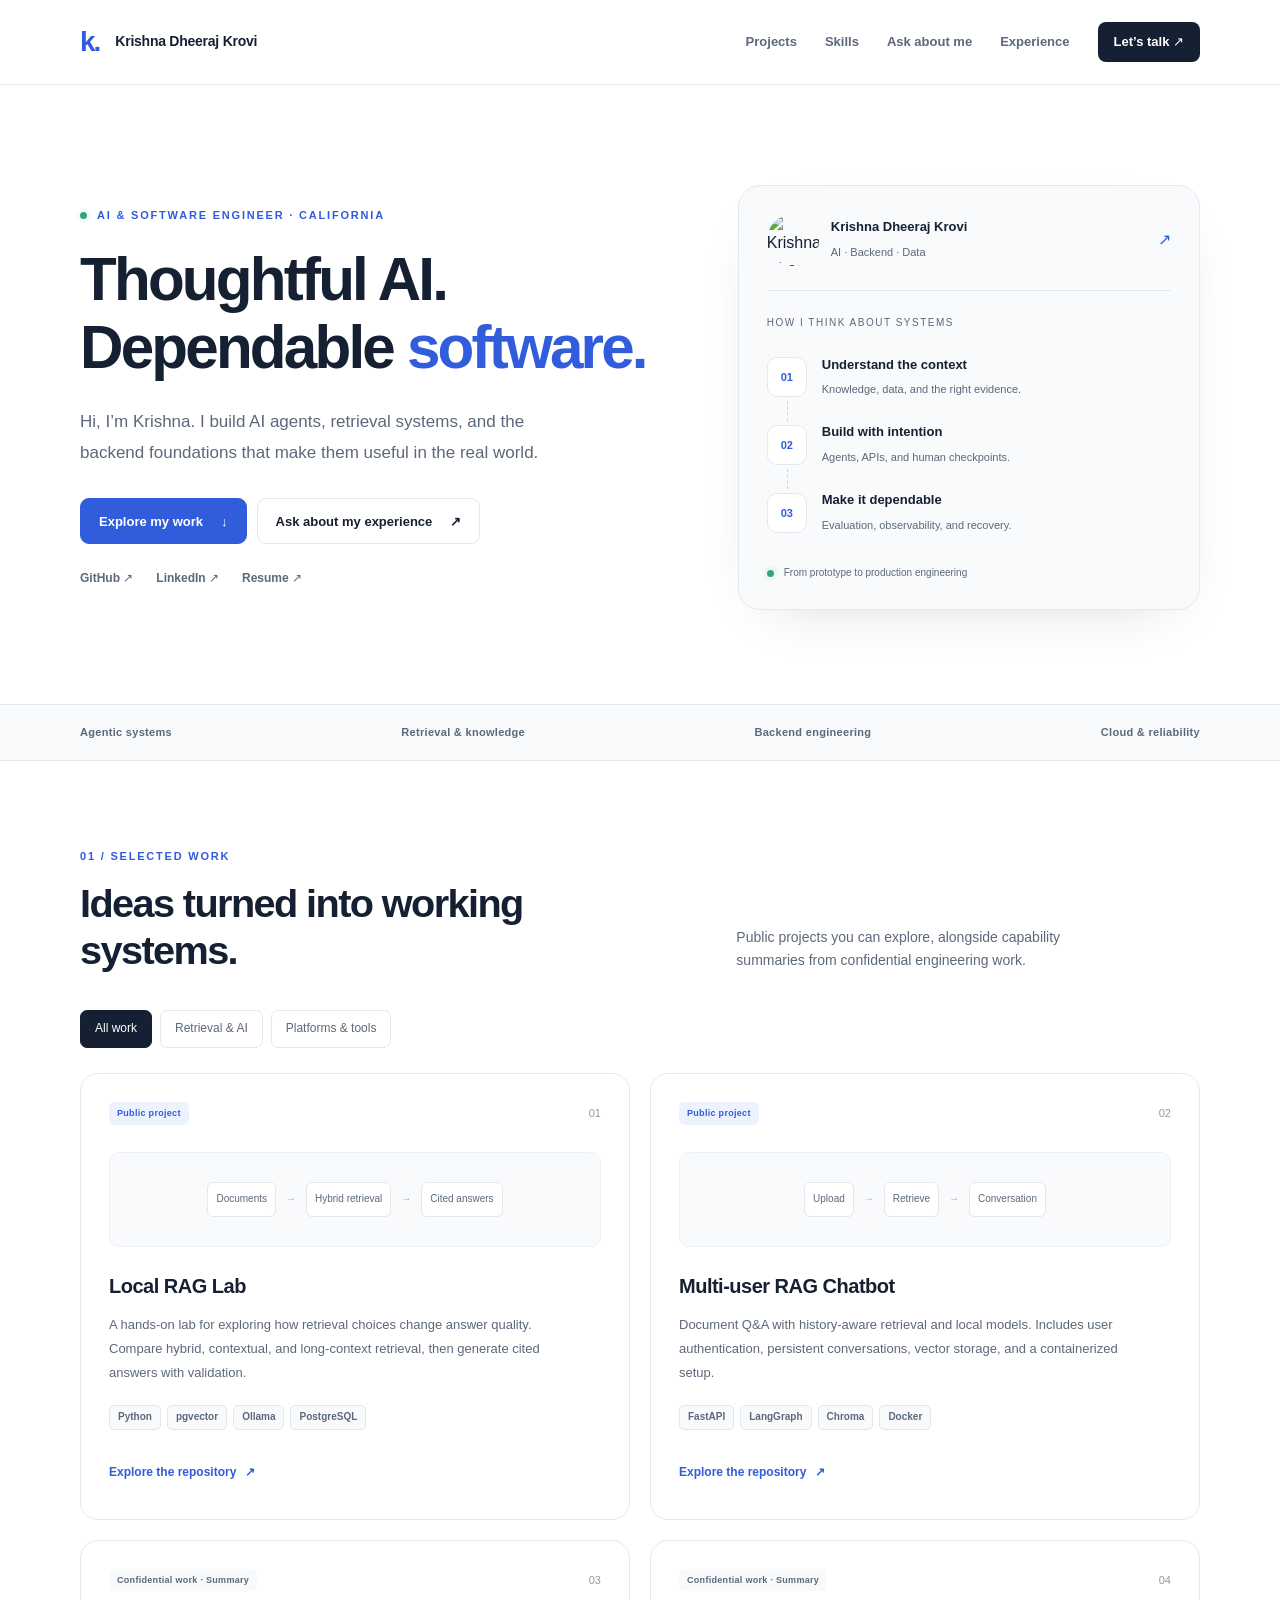
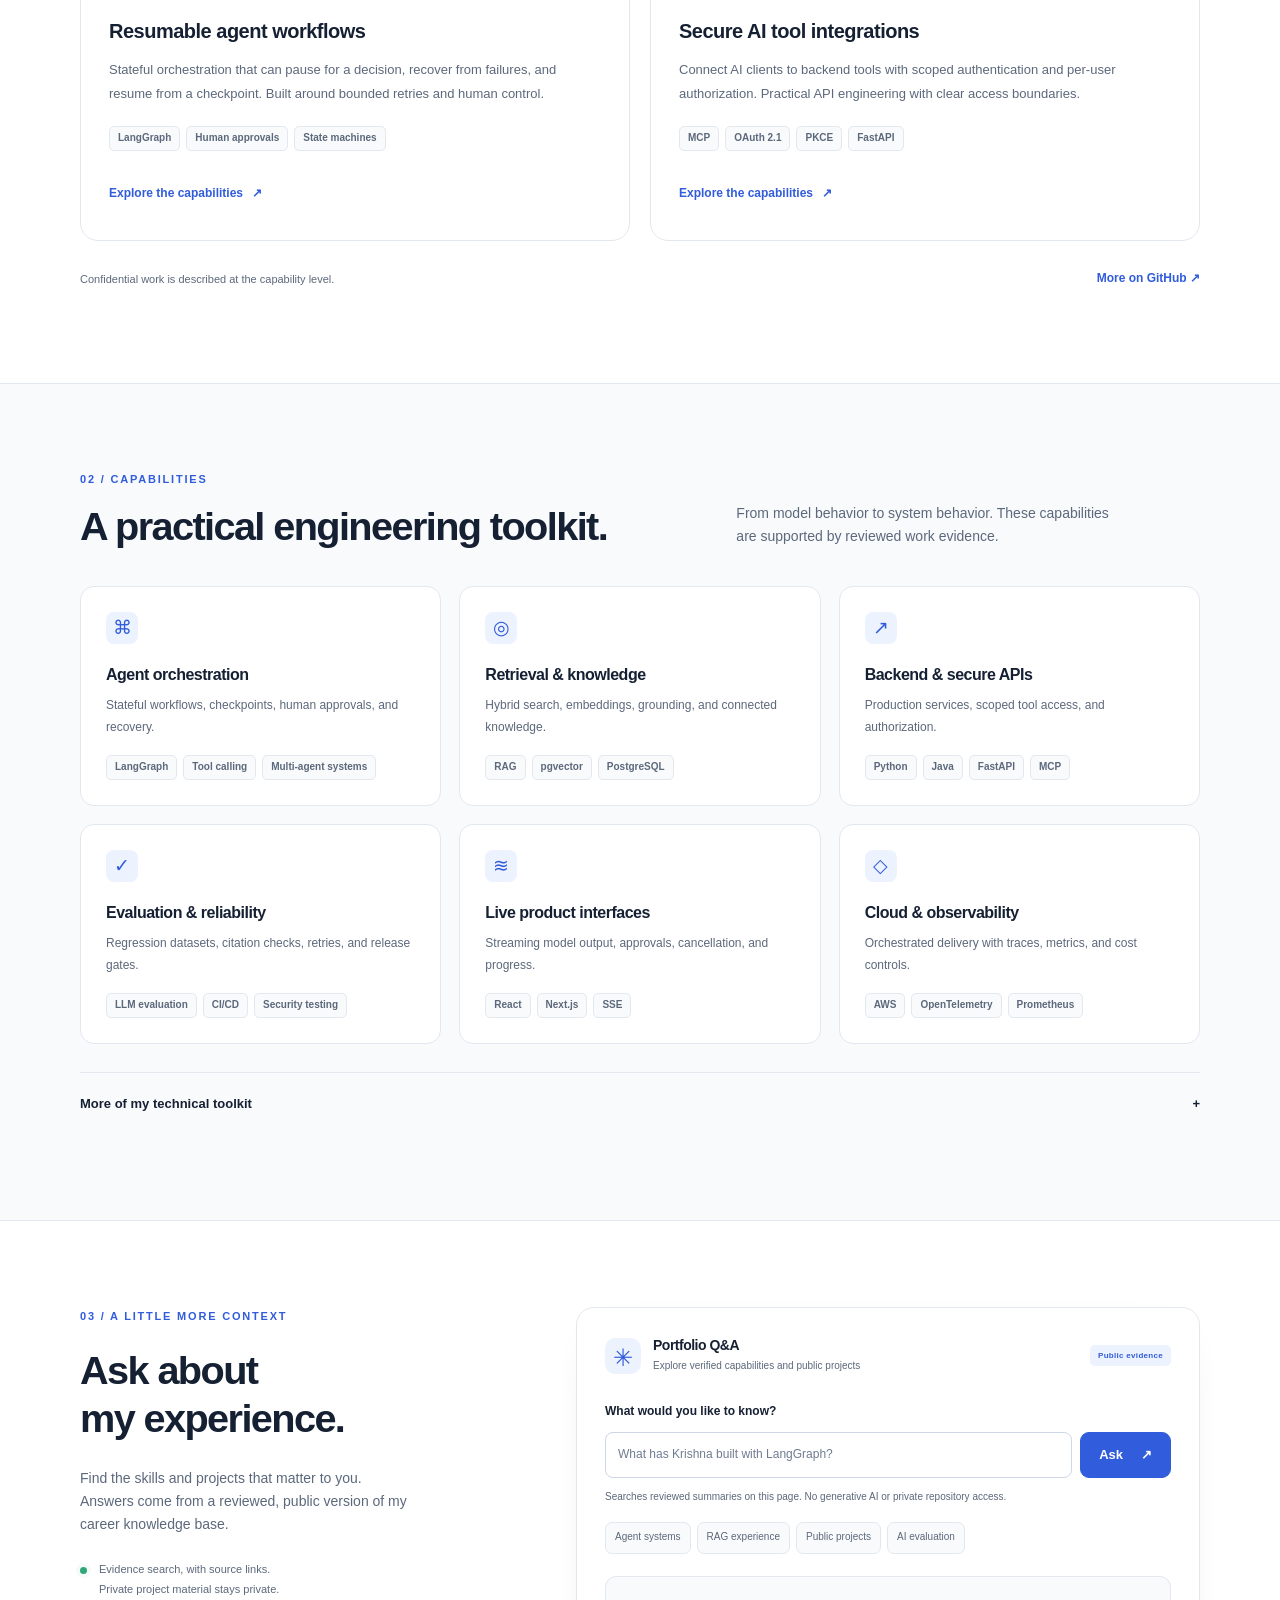
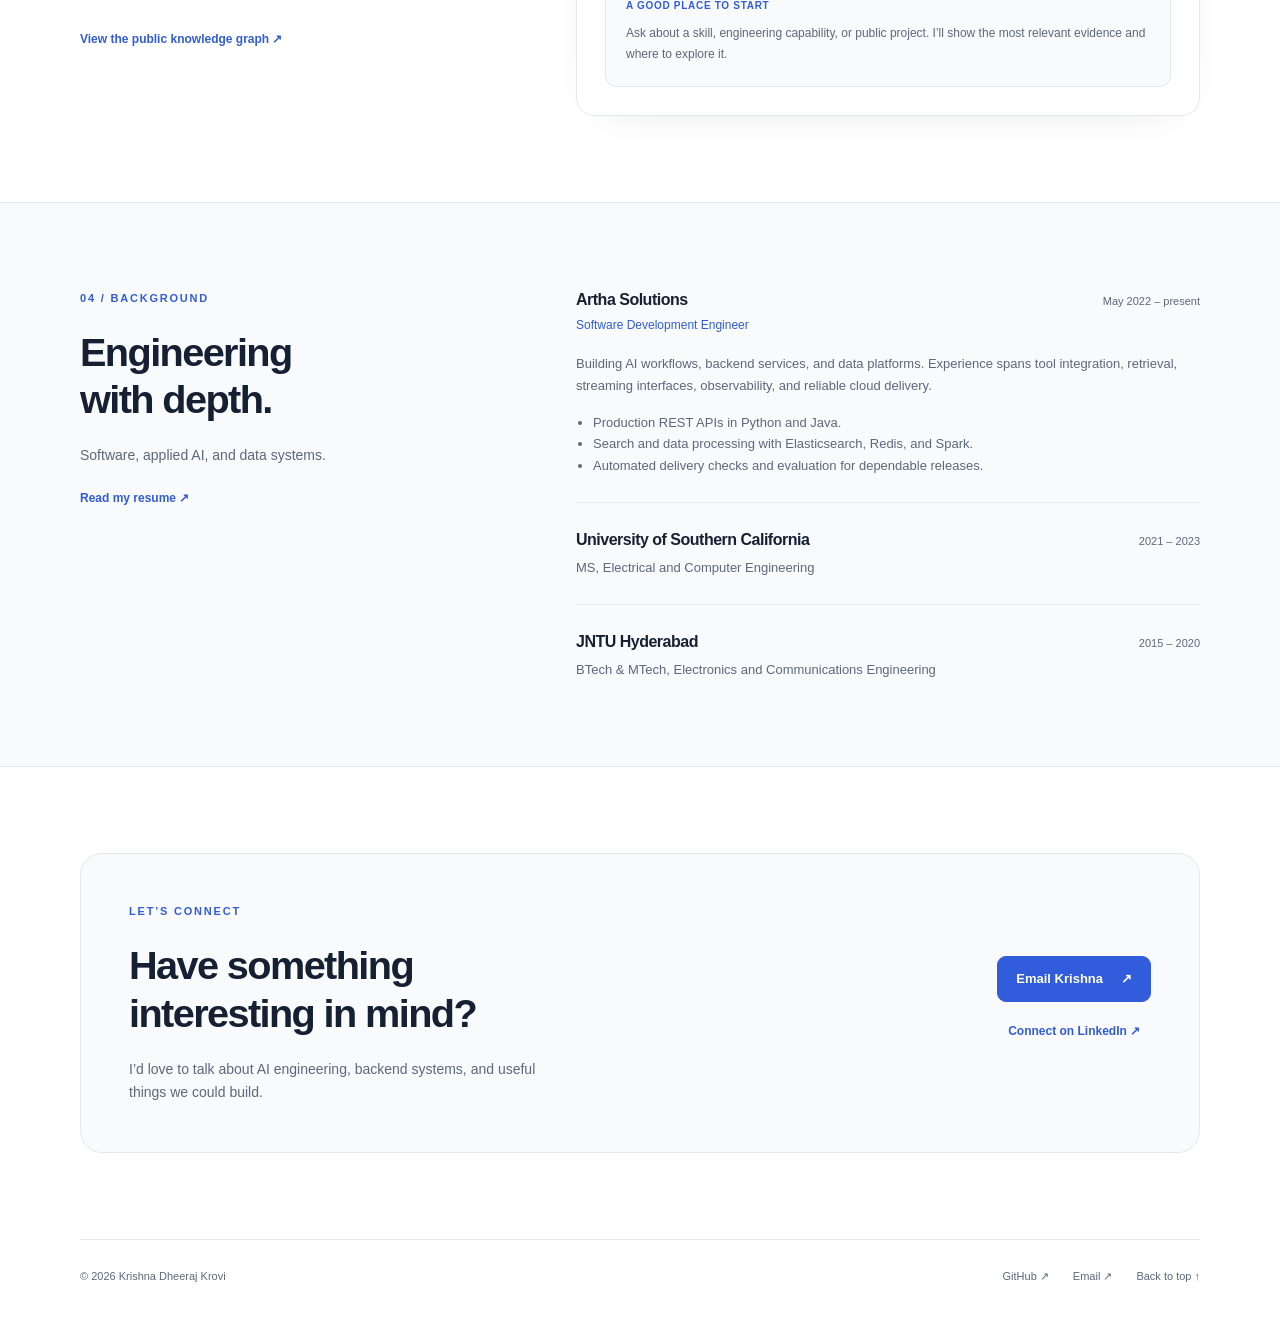
==== commit adab9671: "Unify portfolio and career graph code with separate private state" ====
--- a/index.html
+++ b/index.html
@@ -96,7 +96,7 @@
     </div></section>
 
     <section class="section container" id="ask">
-      <div class="ask-layout"><div class="ask-intro"><p class="eyebrow">03 / A little more context</p><h2>Ask about<br> my experience.</h2><p>Find the skills and projects that matter to you. Answers come from a reviewed, public version of my career knowledge base.</p><div class="knowledge-note"><span class="status-dot"></span><span>Evidence search, with source links.<br>Private project material stays private.</span></div><a class="text-link" href="assets/data/public-knowledge.json" target="_blank" rel="noreferrer">View the public knowledge base ↗</a></div>
+      <div class="ask-layout"><div class="ask-intro"><p class="eyebrow">03 / A little more context</p><h2>Ask about<br> my experience.</h2><p>Find the skills and projects that matter to you. Answers come from a reviewed, public version of my career knowledge base.</p><div class="knowledge-note"><span class="status-dot"></span><span>Evidence search, with source links.<br>Private project material stays private.</span></div><a class="text-link" href="assets/data/public-graph.json" target="_blank" rel="noreferrer">View the public knowledge graph ↗</a></div>
       <div class="qa-panel">
         <div class="qa-heading"><span class="qa-symbol" aria-hidden="true">✳</span><div><h3>Portfolio Q&amp;A</h3><p>Explore verified capabilities and public projects</p></div><span class="badge">Public evidence</span></div>
         <form id="question-form"><label for="question">What would you like to know?</label><div class="question-input"><input id="question" name="question" type="text" maxlength="500" autocomplete="off" placeholder="What has Krishna built with LangGraph?" required aria-describedby="qa-help"><button type="submit" class="button primary" id="ask-button">Ask <span aria-hidden="true">↗</span></button></div><p class="input-help" id="qa-help">Searches reviewed summaries on this page. No generative AI or private repository access.</p></form>
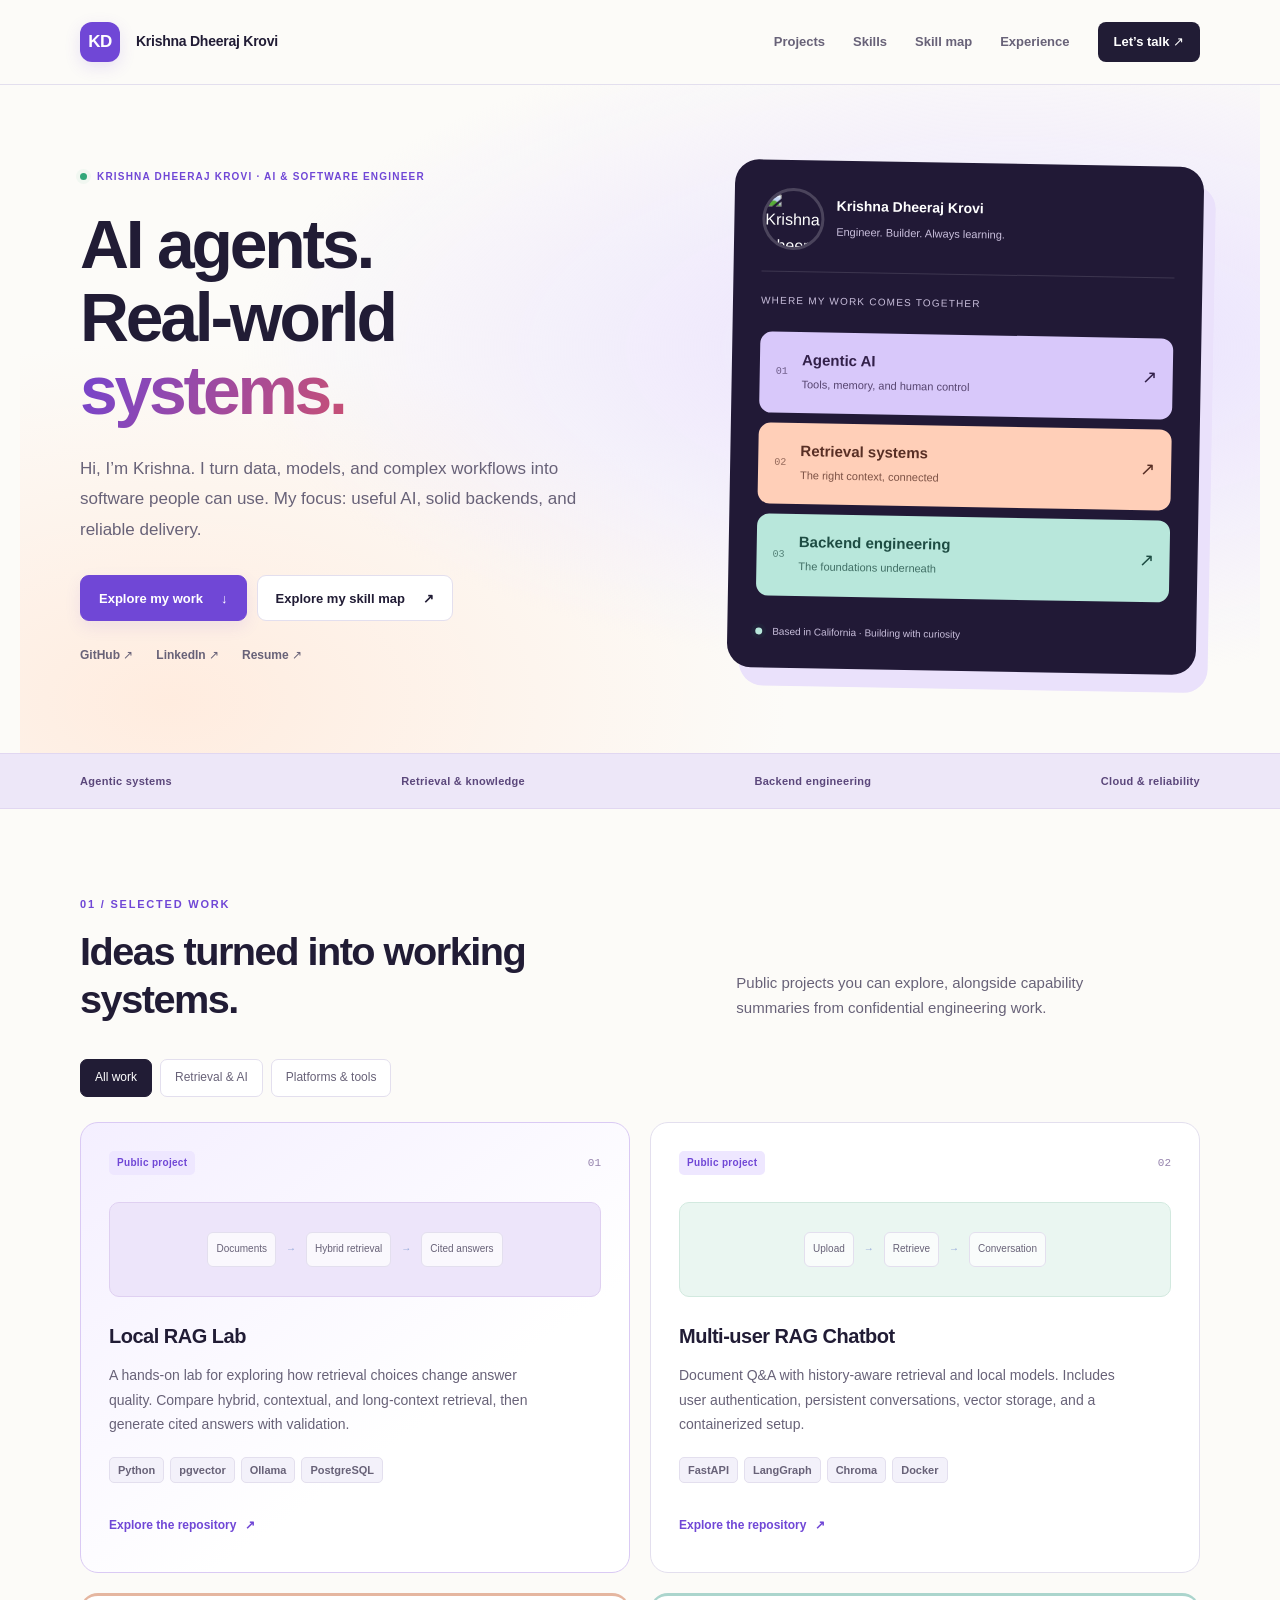
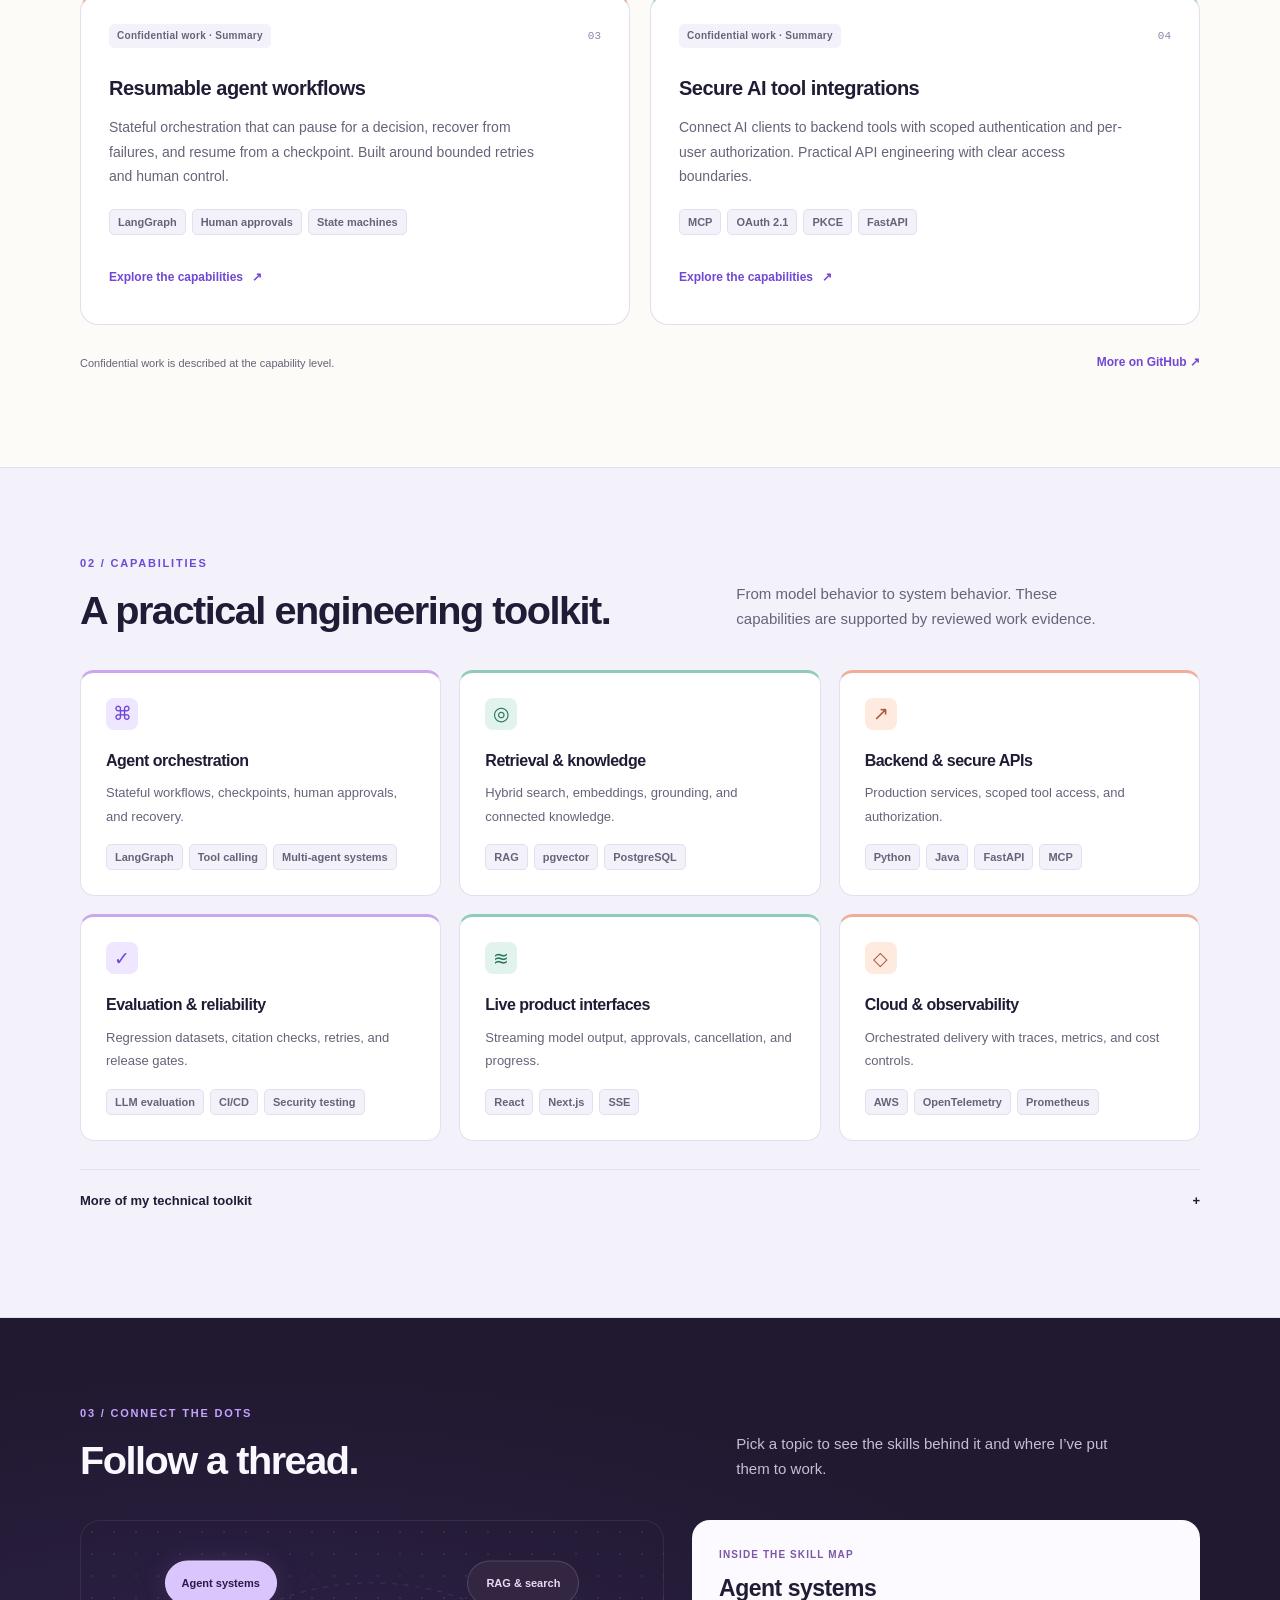
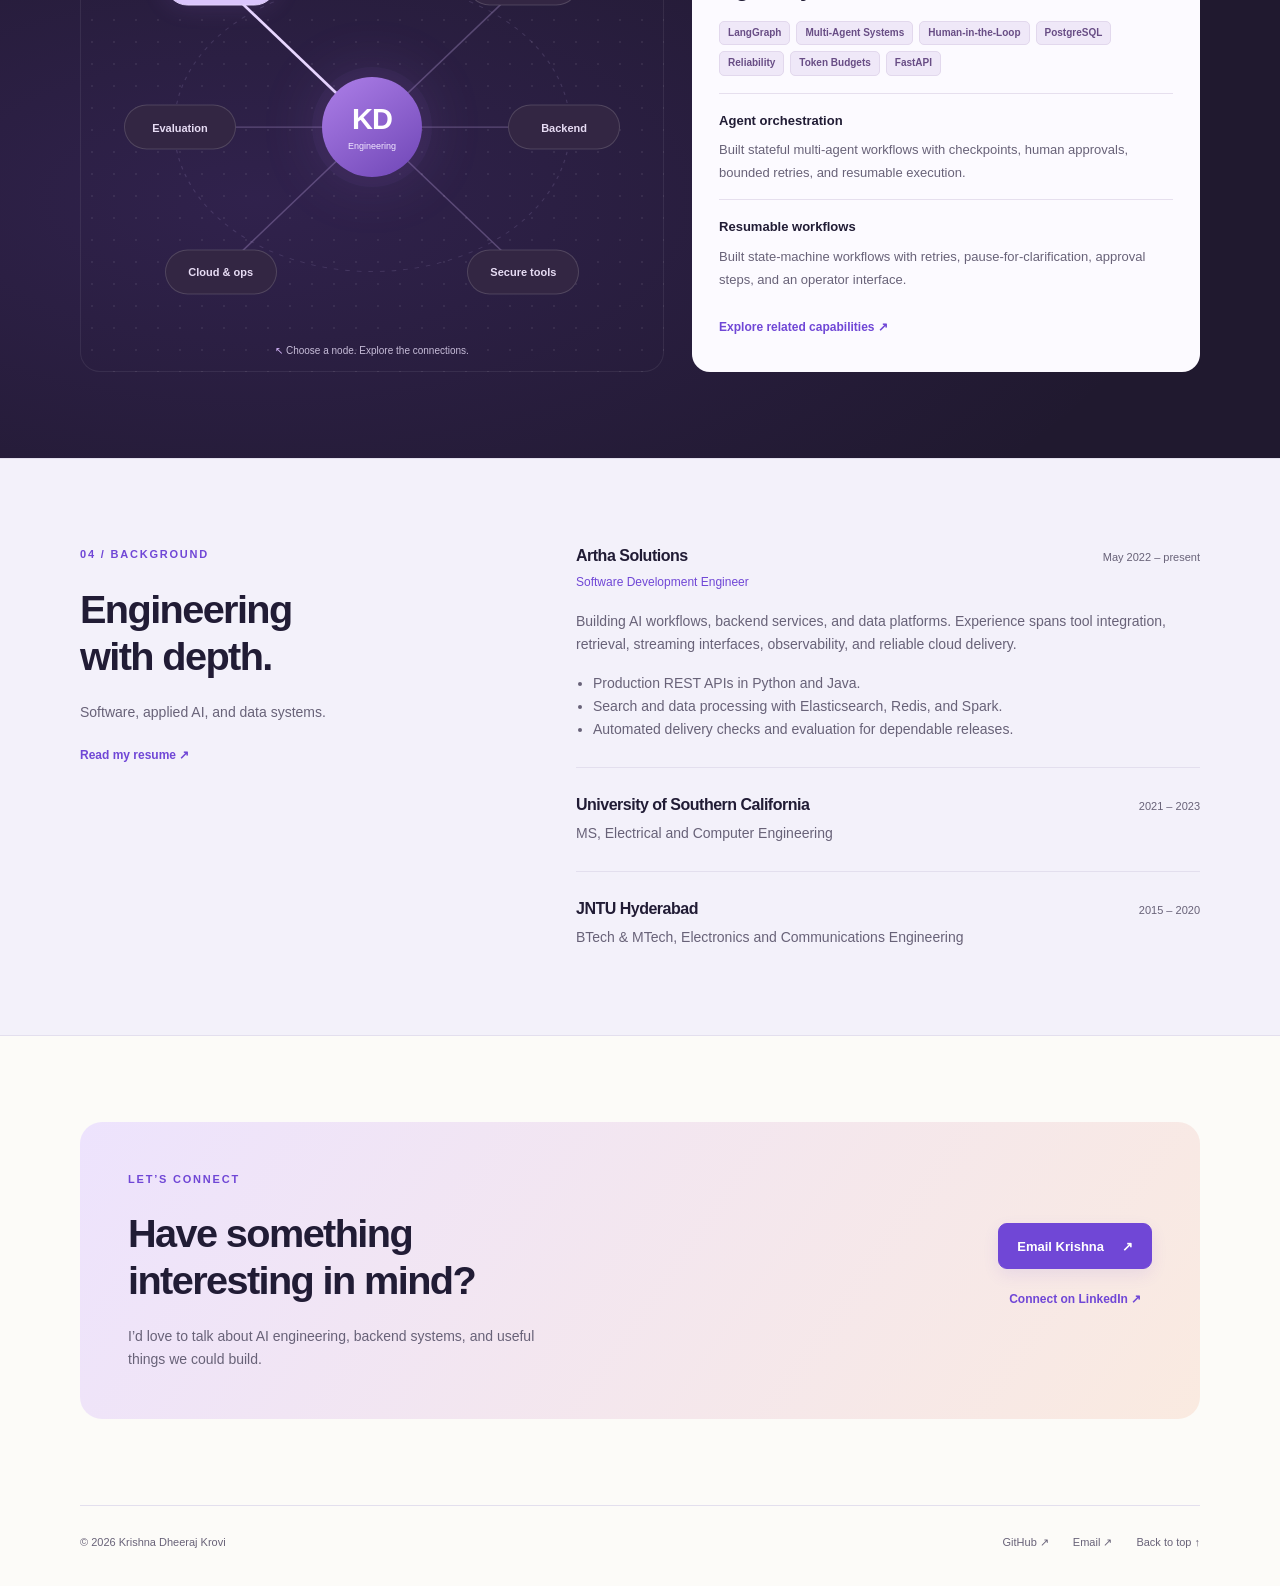
==== commit 33e6f947: "Replace portfolio search with clickable skill map and refresh visual style" ====
--- a/index.html
+++ b/index.html
@@ -4,12 +4,12 @@
   <meta charset="utf-8">
   <meta name="viewport" content="width=device-width, initial-scale=1">
   <title>Krishna Dheeraj Krovi — AI &amp; Software Engineer</title>
-  <meta name="description" content="Krishna Dheeraj Krovi builds agentic AI, retrieval systems, and dependable backend software. Explore projects, skills, and evidence-based portfolio Q&A.">
+  <meta name="description" content="Krishna Dheeraj Krovi builds agentic AI, retrieval systems, and dependable backend software. Explore projects, skills, and an interactive map of engineering skills.">
   <meta property="og:title" content="Krishna Dheeraj Krovi — AI &amp; Software Engineer">
-  <meta property="og:description" content="From an idea to a system you can rely on. Projects, engineering capabilities, and portfolio Q&A.">
+  <meta property="og:description" content="From an idea to a system you can rely on. Projects, engineering capabilities, and a connected map of engineering skills.">
   <meta property="og:url" content="https://krishnadheerajkrovi.me/">
   <meta property="og:type" content="website">
-  <meta name="theme-color" content="#f8fafc">
+  <meta name="theme-color" content="#fcfbf8">
   <link rel="canonical" href="https://krishnadheerajkrovi.me/">
   <link rel="stylesheet" href="assets/css/styles.css">
 </head>
@@ -17,10 +17,10 @@
   <a class="skip-link" href="#main">Skip to content</a>
   <header class="topbar">
     <nav class="container nav" aria-label="Main navigation">
-      <a class="brand" href="#top" aria-label="Krishna Dheeraj Krovi home"><span class="brand-mark">k.</span><span>Krishna Dheeraj <span class="brand-last">Krovi</span></span></a>
+      <a class="brand" href="#top" aria-label="Krishna Dheeraj Krovi home"><span class="brand-mark">KD</span><span>Krishna Dheeraj <span class="brand-last">Krovi</span></span></a>
       <button class="menu-toggle" type="button" aria-controls="nav-links" aria-expanded="false">Menu <span aria-hidden="true">☰</span></button>
       <div class="nav-links" id="nav-links">
-        <a href="#projects">Projects</a><a href="#skills">Skills</a><a href="#ask">Ask about me</a><a href="#experience">Experience</a>
+        <a href="#projects">Projects</a><a href="#skills">Skills</a><a href="#ask">Skill map</a><a href="#experience">Experience</a>
         <a class="nav-contact" href="#contact">Let’s talk <span aria-hidden="true">↗</span></a>
       </div>
     </nav>
@@ -28,21 +28,19 @@
   <main id="main">
     <section class="hero container" id="top">
       <div class="hero-copy">
-        <p class="eyebrow"><span class="status-dot"></span> AI &amp; software engineer · California</p>
-        <h1>Thoughtful AI.<br>Dependable <span>software.</span></h1>
-        <p class="hero-intro">Hi, I’m Krishna. I build AI agents, retrieval systems, and the backend foundations that make them useful in the real world.</p>
-        <div class="actions"><a class="button primary" href="#projects">Explore my work <span aria-hidden="true">↓</span></a><a class="button" href="#ask">Ask about my experience <span aria-hidden="true">↗</span></a></div>
+        <p class="eyebrow"><span class="status-dot"></span> Krishna Dheeraj Krovi · AI &amp; software engineer</p>
+        <h1>AI agents.<br>Real-world <span>systems.</span></h1>
+        <p class="hero-intro">Hi, I’m Krishna. I turn data, models, and complex workflows into software people can use. My focus: useful AI, solid backends, and reliable delivery.</p>
+        <div class="actions"><a class="button primary" href="#projects">Explore my work <span aria-hidden="true">↓</span></a><a class="button" href="#ask">Explore my skill map <span aria-hidden="true">↗</span></a></div>
         <div class="hero-links"><a href="https://github.com/krishnadheerajkrovi" target="_blank" rel="noreferrer">GitHub ↗</a><a href="https://www.linkedin.com/in/krishnadheerajkrovi/" target="_blank" rel="noreferrer">LinkedIn ↗</a><a href="assets/Krishna_Dheeraj_Krovi_Resume.pdf" target="_blank" rel="noreferrer">Resume ↗</a></div>
       </div>
-      <aside class="focus-card" aria-label="Engineering focus">
-        <div class="profile-line"><img src="https://avatars.githubusercontent.com/u/33096312?v=4" alt="Krishna Dheeraj Krovi" width="52" height="52"><div><strong>Krishna Dheeraj Krovi</strong><span>AI · Backend · Data</span></div><span class="profile-symbol" aria-hidden="true">↗</span></div>
-        <p class="mini-label">How I think about systems</p>
-        <div class="system-step"><span class="step-icon">01</span><div><strong>Understand the context</strong><span>Knowledge, data, and the right evidence.</span></div></div>
-        <div class="step-connector" aria-hidden="true"></div>
-        <div class="system-step"><span class="step-icon">02</span><div><strong>Build with intention</strong><span>Agents, APIs, and human checkpoints.</span></div></div>
-        <div class="step-connector" aria-hidden="true"></div>
-        <div class="system-step"><span class="step-icon">03</span><div><strong>Make it dependable</strong><span>Evaluation, observability, and recovery.</span></div></div>
-        <div class="focus-footer"><span class="status-dot"></span> From prototype to production engineering</div>
+      <aside class="focus-card" aria-label="Meet Krishna">
+        <div class="profile-line"><img src="https://avatars.githubusercontent.com/u/33096312?v=4" alt="Krishna Dheeraj Krovi" width="72" height="72"><div><strong>Krishna Dheeraj Krovi</strong><span>Engineer. Builder. Always learning.</span></div></div>
+        <p class="mini-label">Where my work comes together</p>
+        <a class="focus-lane lane-agents" href="#ask" data-select-topic="agents"><span class="lane-number">01</span><div><strong>Agentic AI</strong><span>Tools, memory, and human control</span></div><span aria-hidden="true">↗</span></a>
+        <a class="focus-lane lane-retrieval" href="#ask" data-select-topic="retrieval"><span class="lane-number">02</span><div><strong>Retrieval systems</strong><span>The right context, connected</span></div><span aria-hidden="true">↗</span></a>
+        <a class="focus-lane lane-backend" href="#ask" data-select-topic="backend"><span class="lane-number">03</span><div><strong>Backend engineering</strong><span>The foundations underneath</span></div><span aria-hidden="true">↗</span></a>
+        <div class="focus-footer"><span class="status-dot"></span> Based in California · Building with curiosity</div>
       </aside>
     </section>
     <div class="discipline-strip"><div class="container"><span>Agentic systems</span><span>Retrieval &amp; knowledge</span><span>Backend engineering</span><span>Cloud &amp; reliability</span></div></div>
@@ -95,16 +93,26 @@
       <details class="toolkit"><summary>More of my technical toolkit <span aria-hidden="true">+</span></summary><div class="toolkit-grid"><div><h4>Data &amp; backend</h4><p>Redis, Spark, Elasticsearch, REST APIs, PostgreSQL, Python, Java</p></div><div><h4>Models &amp; integration</h4><p>OpenAI-compatible APIs, Ollama, MCP, OAuth 2.1, PKCE, Keycloak</p></div><div><h4>Delivery &amp; monitoring</h4><p>Jenkins, GitHub Actions, Bitbucket Pipelines, Grafana, AWS Step Functions, Bedrock AgentCore</p></div></div></details>
     </div></section>
 
-    <section class="section container" id="ask">
-      <div class="ask-layout"><div class="ask-intro"><p class="eyebrow">03 / A little more context</p><h2>Ask about<br> my experience.</h2><p>Find the skills and projects that matter to you. Answers come from a reviewed, public version of my career knowledge base.</p><div class="knowledge-note"><span class="status-dot"></span><span>Evidence search, with source links.<br>Private project material stays private.</span></div><a class="text-link" href="assets/data/public-graph.json" target="_blank" rel="noreferrer">View the public knowledge graph ↗</a></div>
-      <div class="qa-panel">
-        <div class="qa-heading"><span class="qa-symbol" aria-hidden="true">✳</span><div><h3>Portfolio Q&amp;A</h3><p>Explore verified capabilities and public projects</p></div><span class="badge">Public evidence</span></div>
-        <form id="question-form"><label for="question">What would you like to know?</label><div class="question-input"><input id="question" name="question" type="text" maxlength="500" autocomplete="off" placeholder="What has Krishna built with LangGraph?" required aria-describedby="qa-help"><button type="submit" class="button primary" id="ask-button">Ask <span aria-hidden="true">↗</span></button></div><p class="input-help" id="qa-help">Searches reviewed summaries on this page. No generative AI or private repository access.</p></form>
-        <div class="suggestions" aria-label="Suggested questions"><button type="button" data-question="What has Krishna built with LangGraph?">Agent systems</button><button type="button" data-question="What experience does Krishna have with RAG?">RAG experience</button><button type="button" data-question="Show me public projects">Public projects</button><button type="button" data-question="How does Krishna evaluate AI systems?">AI evaluation</button></div>
-        <div id="answer" class="answer" role="status" aria-live="polite" aria-atomic="true"><p class="answer-label">A good place to start</p><p>Ask about a skill, engineering capability, or public project. I’ll show the most relevant evidence and where to explore it.</p></div>
-        <noscript><p>Enable JavaScript for Q&amp;A, or explore the <a href="assets/data/public-knowledge.json">public knowledge base</a> directly.</p></noscript>
-      </div></div>
-    </section>
+    <section class="section graph-section" id="ask"><div class="container">
+      <div class="section-head"><div><p class="eyebrow">03 / Connect the dots</p><h2>Follow a thread.</h2></div><p>Pick a topic to see the skills behind it and where I’ve put them to work.</p></div>
+      <div class="explorer-layout">
+        <div class="topic-map" aria-label="Interactive skills graph">
+          <svg class="topic-connections" viewBox="0 0 100 100" preserveAspectRatio="none" aria-hidden="true"><ellipse cx="50" cy="50" rx="34" ry="35"/><path data-edge="agents" d="M50 50 L24 15"/><path data-edge="retrieval" d="M50 50 L76 15"/><path data-edge="backend" d="M50 50 L83 50"/><path data-edge="security" d="M50 50 L76 85"/><path data-edge="cloud" d="M50 50 L24 85"/><path data-edge="evaluation" d="M50 50 L17 50"/></svg>
+          <div class="graph-center"><span>KD</span><small>Engineering</small></div>
+          <div class="topic-buttons" role="group" aria-label="Choose an engineering topic">
+            <button class="topic-node" type="button" data-topic="agents" aria-pressed="false" aria-controls="topic-detail">Agent systems</button>
+            <button class="topic-node" type="button" data-topic="retrieval" aria-pressed="false" aria-controls="topic-detail">RAG &amp; search</button>
+            <button class="topic-node" type="button" data-topic="backend" aria-pressed="false" aria-controls="topic-detail">Backend</button>
+            <button class="topic-node" type="button" data-topic="security" aria-pressed="false" aria-controls="topic-detail">Secure tools</button>
+            <button class="topic-node" type="button" data-topic="cloud" aria-pressed="false" aria-controls="topic-detail">Cloud &amp; ops</button>
+            <button class="topic-node" type="button" data-topic="evaluation" aria-pressed="false" aria-controls="topic-detail">Evaluation</button>
+          </div>
+          <p class="map-hint"><span aria-hidden="true">↖</span> Choose a node. Explore the connections.</p>
+        </div>
+        <div class="topic-panel" id="topic-detail" role="region" aria-label="Selected topic details" aria-live="polite" aria-atomic="true"><p class="topic-kicker">Explore my work</p><h3>Skills, connected.</h3><p>Choose a topic on the map to explore related skills and project summaries.</p><a class="text-link" href="#skills">Browse all capabilities ↗</a></div>
+      </div>
+      <noscript><p class="graph-fallback">The interactive map needs JavaScript. <a href="#skills">Browse my skills</a> or <a href="#projects">explore my projects</a>.</p></noscript>
+    </div></section>
 
     <section class="section section-tint" id="experience"><div class="container experience-layout"><div><p class="eyebrow">04 / Background</p><h2>Engineering<br> with depth.</h2><p class="section-description">Software, applied AI, and data systems.</p><a class="text-link" href="assets/Krishna_Dheeraj_Krovi_Resume.pdf" target="_blank" rel="noreferrer">Read my resume ↗</a></div><div class="experience-list"><article><div class="experience-title"><h3>Artha Solutions</h3><span>May 2022 – present</span></div><p class="role">Software Development Engineer</p><p>Building AI workflows, backend services, and data platforms. Experience spans tool integration, retrieval, streaming interfaces, observability, and reliable cloud delivery.</p><ul><li>Production REST APIs in Python and Java.</li><li>Search and data processing with Elasticsearch, Redis, and Spark.</li><li>Automated delivery checks and evaluation for dependable releases.</li></ul></article><article><div class="experience-title"><h3>University of Southern California</h3><span>2021 – 2023</span></div><p>MS, Electrical and Computer Engineering</p></article><article><div class="experience-title"><h3>JNTU Hyderabad</h3><span>2015 – 2020</span></div><p>BTech &amp; MTech, Electronics and Communications Engineering</p></article></div></div></section>
 
--- a/assets/css/styles.css
+++ b/assets/css/styles.css
@@ -5,3 +5,63 @@
 @media(max-width:760px){.container{width:calc(100% - 40px)}.nav{height:70px}.brand-last{display:inline}.menu-toggle{display:flex;gap:10px;align-items:center;border:1px solid var(--line);background:white;border-radius:7px;font-size:12px;padding:8px 11px}.nav-links{display:none;position:absolute;left:20px;right:20px;top:78px;flex-direction:column;align-items:stretch;gap:0;padding:12px;background:white;box-shadow:0 14px 40px #16203315;border:1px solid var(--line);border-radius:12px}.nav-links.open{display:flex}.nav-links a{padding:12px}.hero{grid-template-columns:1fr;padding-block:60px;gap:40px}.hero h1{font-size:clamp(40px,8vw,56px);letter-spacing:-1.8px}.hero-intro{font-size:16px}.hero .actions{flex-direction:row;align-items:stretch}.hero .button{font-size:12px}.focus-card{max-width:560px;width:100%;padding:25px}.discipline-strip .container{display:grid;grid-template-columns:1fr 1fr;gap:12px;text-align:center;font-size:10px}.section{padding-block:60px}.section-head{grid-template-columns:1fr;gap:18px;margin-bottom:25px}.section-head>p{max-width:500px}.section-head h2{max-width:400px}.project-grid{grid-template-columns:1fr}.project-card{padding:24px}.project-diagram{min-height:90px;gap:10px}.project-diagram span{padding:8px 10px}.section-foot{align-items:flex-start;flex-direction:column;gap:7px}.ask-layout,.experience-layout{grid-template-columns:1fr;gap:30px}.ask-intro h2 br,.experience-layout h2 br{display:none}.ask-intro>p:not(.eyebrow){max-width:500px;margin:18px 0}.knowledge-note{margin-bottom:7px}.qa-panel{padding:22px}.toolkit-grid{grid-template-columns:1fr;gap:10px}.contact-card{flex-direction:column;align-items:flex-start;padding:28px;gap:25px}.contact-actions{align-items:flex-start}footer{flex-direction:column;gap:14px}html{scroll-padding-top:85px}}
 @media(max-width:440px){.skills-grid{grid-template-columns:1fr}.skill-card p{min-height:0}.hero .actions{flex-direction:column}.hero-links{gap:24px}.project-diagram{gap:6px;font-size:9px}.project-diagram span{padding:7px}.question-input{flex-wrap:wrap}.question-input .button{width:100%}.experience-title{flex-direction:column;gap:0;margin-bottom:10px}.brand{font-size:12px}.badge{font-size:8px}.qa-panel{padding:19px}.eyebrow{font-size:10px;letter-spacing:1.3px}.filters{gap:6px}.filter{font-size:11px;padding:8px 11px}}
 @media(prefers-reduced-motion:reduce){html{scroll-behavior:auto}*,*::before,*::after{transition:none!important;animation:none!important}}
+
+/* A warmer canvas, stronger accents, and a connected skills explorer. */
+:root { --bg:#fcfbf8; --tint:#f3f1fa; --ink:#211c35; --muted:#686278; --line:#e3dfee; --blue:#7047d6; --blue-tint:#eee7ff; }
+body { background:var(--bg); }
+.topbar { background:rgba(252,251,248,.94); }
+.brand-mark { display:grid;place-items:center;width:40px;height:40px;border-radius:12px;background:var(--blue);color:white;font-size:17px;letter-spacing:-.6px;box-shadow:0 5px 16px #7047d625; }
+.brand { font-size:14px; }
+.hero { position:relative;padding-block:78px 82px;gap:64px; }
+.hero::before { content:"";position:absolute;z-index:-1;inset:-20px -60px;background:radial-gradient(ellipse at 80% 40%,#e8e0ff 0%,transparent 55%),radial-gradient(ellipse at 12% 90%,#ffecdf 0%,transparent 40%);pointer-events:none; }
+.hero h1 { font-size:clamp(44px,5.3vw,72px);letter-spacing:-3.2px;line-height:1.08; }
+.hero h1 span { background:linear-gradient(110deg,#7444ce,#c75075);background-clip:text;-webkit-background-clip:text;color:transparent; }
+.hero .eyebrow { font-size:10px;letter-spacing:1.2px;line-height:1.8; }
+.hero-intro { font-size:17px; }
+.button.primary { box-shadow:0 6px 16px #7047d61a; }
+.button.primary:hover { background:#5b32be; }
+.focus-card { background:#211936;color:#fff;border:0;border-radius:24px;padding:28px;box-shadow:12px 18px 0 #eae1fb;transform:rotate(1deg); }
+.profile-line { border-color:#ffffff20;padding-bottom:21px;margin-bottom:21px; }
+.profile-line img { width:62px;height:62px;border:3px solid #ffffff30; }
+.profile-line strong { font-size:14px; }.profile-line div>span { color:#c9bfdc;font-size:11px; }
+.focus-card .mini-label { color:#c9bfdc;letter-spacing:1.2px; }
+.focus-lane { display:flex;align-items:center;gap:14px;padding:17px 16px;border-radius:12px;margin:10px 0;transition:transform .2s; }
+.focus-lane:hover { transform:translateX(4px);color:inherit; }
+.focus-lane strong { display:block;font-size:15px;line-height:1.4; }.focus-lane div>span { font-size:11px;opacity:.78; }.focus-lane>span:last-child { margin-left:auto;font-size:18px; }
+.lane-number { font-family:ui-monospace,monospace;font-size:10px;opacity:.65; }
+.lane-agents { background:#d8c8fa;color:#322049; }.lane-retrieval { background:#ffcfb8;color:#582f25; }.lane-backend { background:#b8e7db;color:#1e4c43; }
+.focus-footer { color:#c9bfdc;font-size:10px; }.focus-footer .status-dot { background:#b8e7db; }
+.discipline-strip { background:#ede7f8;border-color:#e1d7f1; }.discipline-strip .container { color:#5b477b; }
+.section-head h2 { letter-spacing:-1.5px; }.section-head>p { font-size:15px; }
+.project-card { background:#fff;position:relative;overflow:hidden; }
+.project-card.featured { background:linear-gradient(145deg,#f4efff,#fff 65%);border-color:#dacaf4; }
+.project-card:nth-child(2) .project-diagram { background:#eaf6f1;border-color:#d2e9df; }
+.project-card:nth-child(3) { border-top:3px solid #e5b6a0; }.project-card:nth-child(4) { border-top:3px solid #abd5cd; }
+.project-card p { font-size:14px;line-height:1.75; }.project-diagram { background:#ede5fa;border-color:#dfd0f1; }.project-diagram span { background:#ffffffbd; }
+.project-number { font-family:ui-monospace,monospace;color:#9583ad; }.badge { font-size:10px; }.tags li { font-size:11px; }
+.skill-card { border-top:3px solid #c8a7ee; }.skill-card:nth-child(3n+2) { border-top-color:#8ecbbb; }.skill-card:nth-child(3n) { border-top-color:#eeae98; }
+.skill-card:nth-child(3n+2) .skill-icon { background:#e2f2ec;color:#26735c; }.skill-card:nth-child(3n) .skill-icon { background:#ffeadf;color:#ab563b; }
+.skill-card p { font-size:13px; }.experience-list p,.experience-list li { font-size:14px; }.contact-card { background:linear-gradient(125deg,#ede3fd,#faeae0);border:0; }
+.graph-section { background:#20192f;color:#faf7ff;position:relative;overflow:hidden; }
+.graph-section::before { content:"";position:absolute;inset:0;background:radial-gradient(ellipse at 20% 65%,#6e43bc35,transparent 65%);pointer-events:none; }
+.graph-section>.container { position:relative; }.graph-section .eyebrow { color:#c5a2ff; }.graph-section .section-head>p { color:#c7bdd9; }
+.explorer-layout { display:grid;grid-template-columns:1.15fr 1fr;align-items:stretch;gap:28px; }
+.topic-map { position:relative;min-height:400px;border:1px solid #ffffff13;border-radius:20px;background:radial-gradient(circle,#ffffff12 1px,transparent 1px);background-size:22px 22px; }
+.topic-connections { position:absolute;width:100%;height:calc(100% - 38px);inset:0;overflow:visible; }
+.topic-connections ellipse { fill:none;stroke:#ccb7f227;stroke-width:.2;stroke-dasharray:.8 1.2; }
+.topic-connections path { stroke:#cfb3f348;stroke-width:.3;fill:none;transition:stroke .2s; }.topic-connections path.selected { stroke:#e8d7ff;stroke-width:.55; }
+.topic-buttons { position:absolute;inset:0 0 38px; }
+.topic-node { position:absolute;transform:translate(-50%,-50%);border:1px solid #ffffff25;border-radius:100px;padding:11px 10px;width:112px;min-height:45px;background:#332643;color:#e7dcf4;font-size:11px;font-weight:600;transition:background .2s,box-shadow .2s,border-color .2s; }
+.topic-node:hover { border-color:#e0c5ff;box-shadow:0 0 22px #b17bec25; }.topic-node[aria-pressed=true] { background:#dac5fc;color:#2e1947;border-color:#e2d1fc;box-shadow:0 0 26px #b17bec28; }
+.topic-node[data-topic=agents] { left:24%;top:15%; }.topic-node[data-topic=retrieval] { left:76%;top:15%; }.topic-node[data-topic=backend] { left:83%;top:50%; }.topic-node[data-topic=security] { left:76%;top:85%; }.topic-node[data-topic=cloud] { left:24%;top:85%; }.topic-node[data-topic=evaluation] { left:17%;top:50%; }
+.graph-center { display:flex;flex-direction:column;align-items:center;justify-content:center;position:absolute;left:50%;top:calc(50% - 19px);transform:translate(-50%,-50%);width:100px;height:100px;border-radius:50%;background:linear-gradient(145deg,#ad7fe8,#6f46b6);box-shadow:0 0 0 10px #a77bdf0b,0 0 65px #b17bec30;color:white; }
+.graph-center>span { font-size:29px;letter-spacing:-1px;font-weight:700;line-height:1.3; }.graph-center small { font-size:9px;color:#f1e7ff; }
+.map-hint { position:absolute;bottom:12px;left:0;width:100%;text-align:center;margin:0;color:#c7bdd9;font-size:10px; }.map-hint span { color:#d8b9ff; }
+.topic-panel { background:#fcfaff;color:var(--ink);padding:27px;border-radius:18px;min-width:0; }
+.topic-panel h3 { font-size:23px;margin-bottom:16px; }.topic-kicker { font-size:10px;letter-spacing:1.1px;text-transform:uppercase;color:#7c56a9;font-weight:600; }
+.topic-panel .tags { margin-bottom:17px; }.topic-panel .tags li { background:#efe8f8;border-color:#e2d8ed;color:#684d85;font-size:10px; }
+.topic-evidence { padding-top:16px;border-top:1px solid #e6dfee;margin-top:15px; }.topic-evidence h4 { font-size:13px;margin-bottom:8px; }.topic-evidence p { font-size:13px;line-height:1.75;margin-bottom:8px; }.topic-panel>.text-link { margin-top:10px; }
+.graph-fallback,.graph-fallback a { color:#e3cef9; }
+@media(max-width:1000px) { .hero { gap:32px; }.hero h1 { font-size:53px; }.focus-card { padding:23px; }.explorer-layout { grid-template-columns:1fr 1fr;gap:18px; }.topic-node { width:92px;font-size:10px; }.graph-center { width:82px;height:82px; }.topic-panel { padding:22px; } }
+@media(max-width:760px) { .hero { padding-block:48px 65px;gap:38px; }.hero h1 { font-size:clamp(43px,8vw,59px);letter-spacing:-2px; }.focus-card { transform:none;max-width:560px; }.hero::before { inset:0; }.explorer-layout { grid-template-columns:1fr;gap:20px; }.topic-map { min-height:340px; }.topic-node { width:110px;font-size:11px; }.topic-panel { padding:25px; }.graph-center { width:94px;height:94px; }.graph-section .section-head { margin-bottom:28px; }.topic-panel h3 { font-size:22px; } }
+@media(max-width:440px) { .hero h1 { font-size:43px; }.brand-mark { width:34px;height:34px;font-size:15px;border-radius:10px; }.brand { gap:9px;font-size:12px; }.topic-node { width:92px;font-size:10px;padding:9px 5px; }.graph-center { width:76px;height:76px; }.graph-center>span { font-size:24px; }.graph-center small { font-size:8px; }.topic-map { min-height:320px; }.map-hint { font-size:9px; }.focus-card { padding:22px; }.focus-lane { padding:15px 13px; }.focus-lane strong { font-size:14px; } }
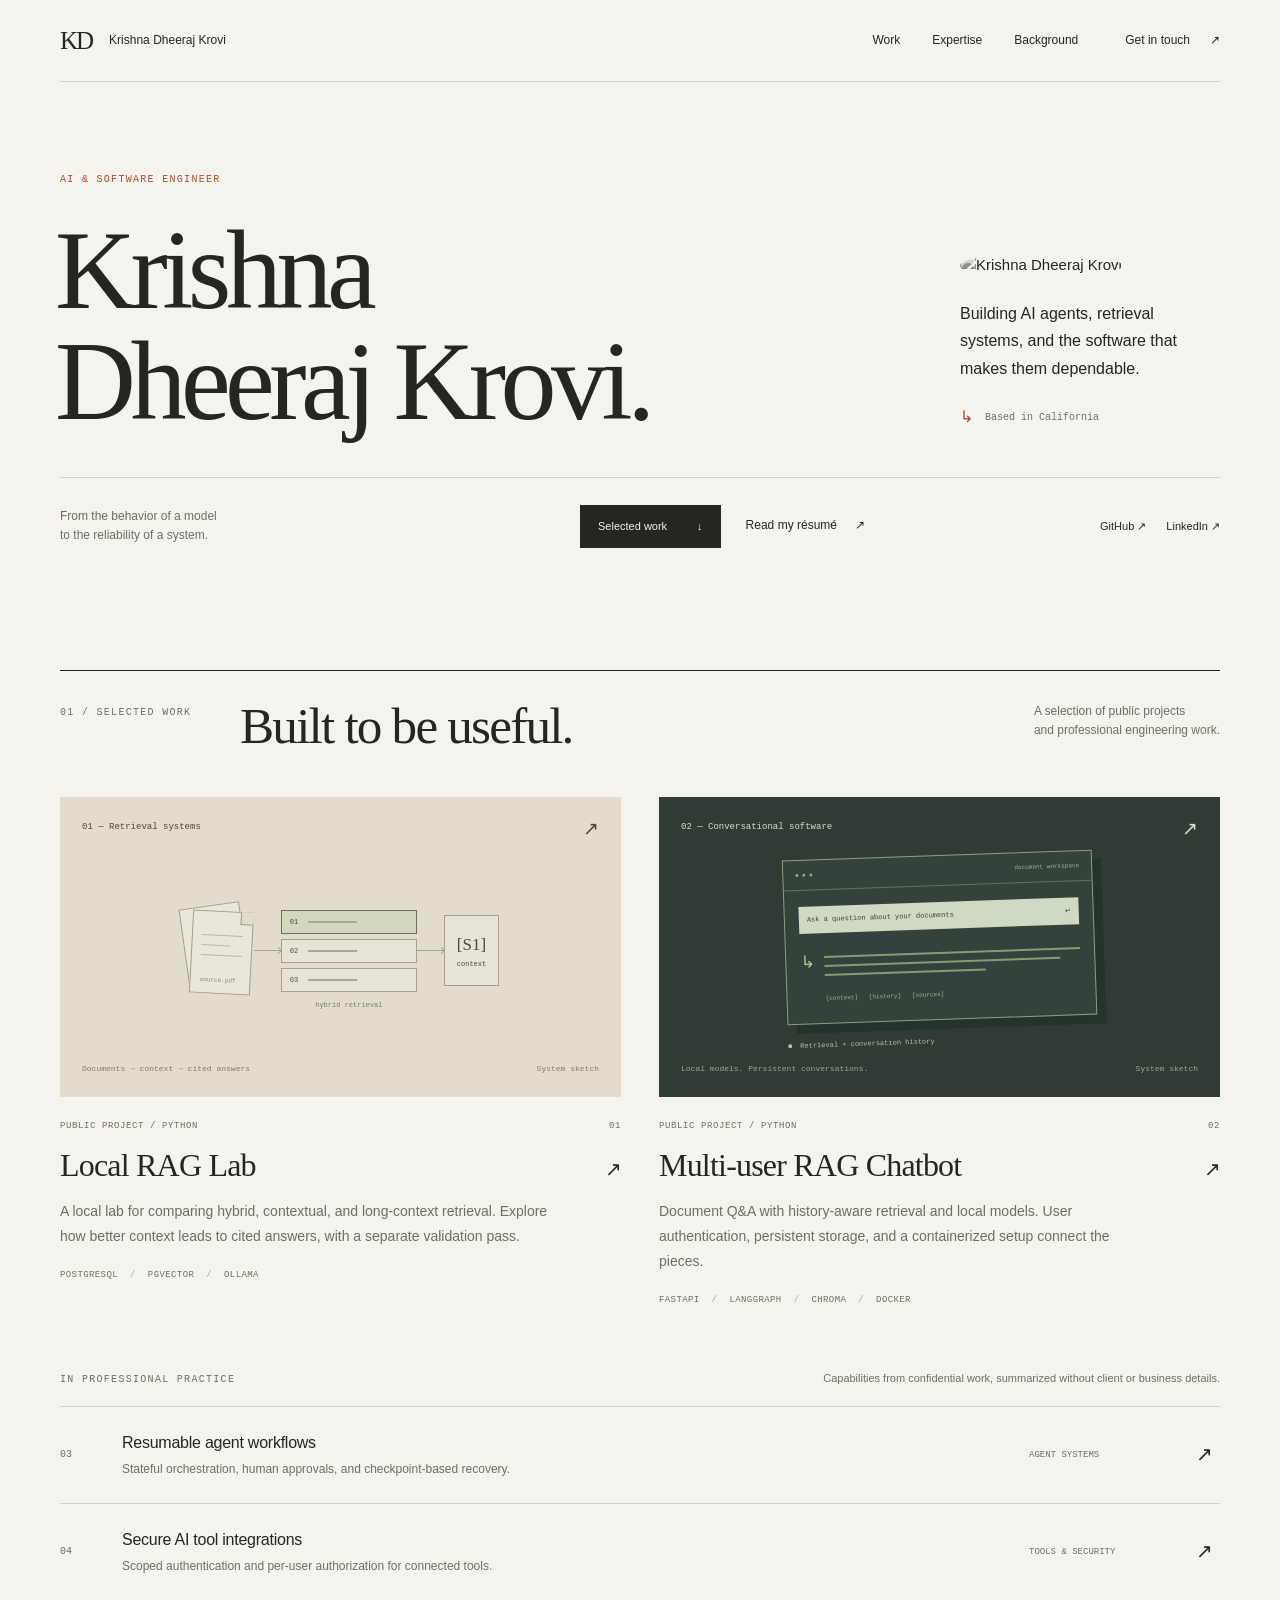
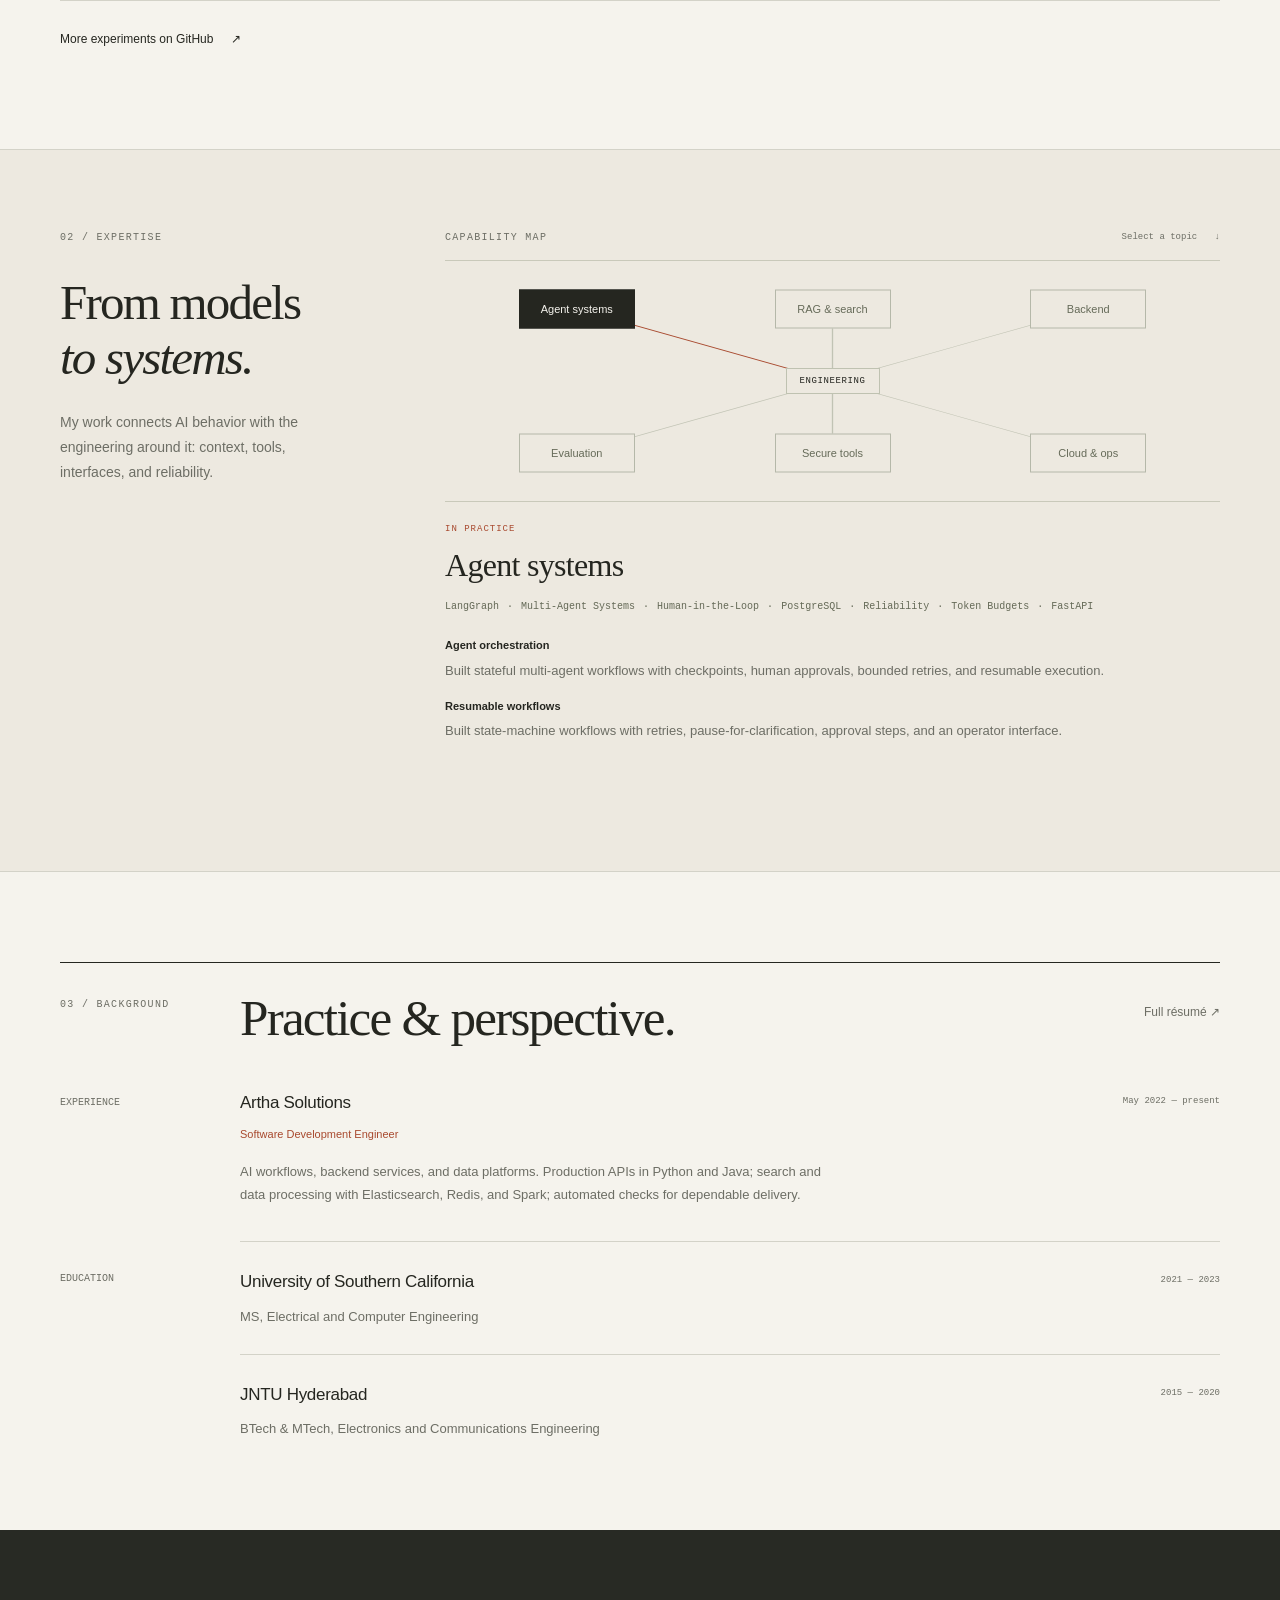
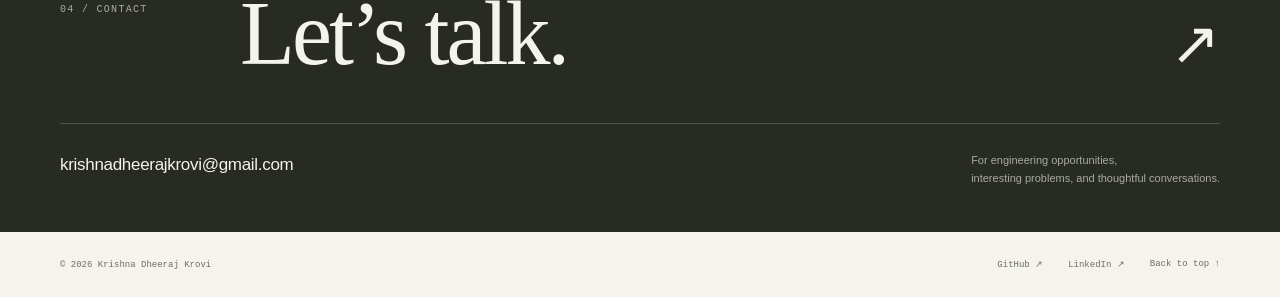
==== commit 6f267376: "Rebuild portfolio with editorial layout and focused expertise explorer" ====
--- a/index.html
+++ b/index.html
@@ -4,122 +4,82 @@
   <meta charset="utf-8">
   <meta name="viewport" content="width=device-width, initial-scale=1">
   <title>Krishna Dheeraj Krovi — AI &amp; Software Engineer</title>
-  <meta name="description" content="Krishna Dheeraj Krovi builds agentic AI, retrieval systems, and dependable backend software. Explore projects, skills, and an interactive map of engineering skills.">
+  <meta name="description" content="The work of Krishna Dheeraj Krovi. AI agents, retrieval systems, and dependable backend software. Explore selected projects and engineering expertise.">
   <meta property="og:title" content="Krishna Dheeraj Krovi — AI &amp; Software Engineer">
-  <meta property="og:description" content="From an idea to a system you can rely on. Projects, engineering capabilities, and a connected map of engineering skills.">
+  <meta property="og:description" content="Selected work in agent systems, retrieval, and backend engineering.">
   <meta property="og:url" content="https://krishnadheerajkrovi.me/">
   <meta property="og:type" content="website">
-  <meta name="theme-color" content="#fcfbf8">
+  <meta name="theme-color" content="#f5f3ed">
   <link rel="canonical" href="https://krishnadheerajkrovi.me/">
-  <link rel="stylesheet" href="assets/css/styles.css">
+  <link rel="stylesheet" href="assets/css/styles.css?v=66e91034b3">
 </head>
 <body>
   <a class="skip-link" href="#main">Skip to content</a>
-  <header class="topbar">
-    <nav class="container nav" aria-label="Main navigation">
-      <a class="brand" href="#top" aria-label="Krishna Dheeraj Krovi home"><span class="brand-mark">KD</span><span>Krishna Dheeraj <span class="brand-last">Krovi</span></span></a>
-      <button class="menu-toggle" type="button" aria-controls="nav-links" aria-expanded="false">Menu <span aria-hidden="true">☰</span></button>
-      <div class="nav-links" id="nav-links">
-        <a href="#projects">Projects</a><a href="#skills">Skills</a><a href="#ask">Skill map</a><a href="#experience">Experience</a>
-        <a class="nav-contact" href="#contact">Let’s talk <span aria-hidden="true">↗</span></a>
-      </div>
+  <header class="site-header">
+    <nav class="wrap navigation" aria-label="Main navigation">
+      <a class="brand" href="#top" aria-label="Krishna Dheeraj Krovi home"><span class="brand-mark">KD</span><span class="brand-caption">Krishna Dheeraj Krovi</span></a>
+      <button class="menu-toggle" type="button" aria-controls="nav-links" aria-expanded="false">Menu <span aria-hidden="true">+</span></button>
+      <div class="nav-links" id="nav-links"><a href="#projects">Work</a><a href="#skills">Expertise</a><a href="#experience">Background</a><a href="#contact">Get in touch <span aria-hidden="true">↗</span></a></div>
     </nav>
   </header>
   <main id="main">
-    <section class="hero container" id="top">
-      <div class="hero-copy">
-        <p class="eyebrow"><span class="status-dot"></span> Krishna Dheeraj Krovi · AI &amp; software engineer</p>
-        <h1>AI agents.<br>Real-world <span>systems.</span></h1>
-        <p class="hero-intro">Hi, I’m Krishna. I turn data, models, and complex workflows into software people can use. My focus: useful AI, solid backends, and reliable delivery.</p>
-        <div class="actions"><a class="button primary" href="#projects">Explore my work <span aria-hidden="true">↓</span></a><a class="button" href="#ask">Explore my skill map <span aria-hidden="true">↗</span></a></div>
-        <div class="hero-links"><a href="https://github.com/krishnadheerajkrovi" target="_blank" rel="noreferrer">GitHub ↗</a><a href="https://www.linkedin.com/in/krishnadheerajkrovi/" target="_blank" rel="noreferrer">LinkedIn ↗</a><a href="assets/Krishna_Dheeraj_Krovi_Resume.pdf" target="_blank" rel="noreferrer">Resume ↗</a></div>
-      </div>
-      <aside class="focus-card" aria-label="Meet Krishna">
-        <div class="profile-line"><img src="https://avatars.githubusercontent.com/u/33096312?v=4" alt="Krishna Dheeraj Krovi" width="72" height="72"><div><strong>Krishna Dheeraj Krovi</strong><span>Engineer. Builder. Always learning.</span></div></div>
-        <p class="mini-label">Where my work comes together</p>
-        <a class="focus-lane lane-agents" href="#ask" data-select-topic="agents"><span class="lane-number">01</span><div><strong>Agentic AI</strong><span>Tools, memory, and human control</span></div><span aria-hidden="true">↗</span></a>
-        <a class="focus-lane lane-retrieval" href="#ask" data-select-topic="retrieval"><span class="lane-number">02</span><div><strong>Retrieval systems</strong><span>The right context, connected</span></div><span aria-hidden="true">↗</span></a>
-        <a class="focus-lane lane-backend" href="#ask" data-select-topic="backend"><span class="lane-number">03</span><div><strong>Backend engineering</strong><span>The foundations underneath</span></div><span aria-hidden="true">↗</span></a>
-        <div class="focus-footer"><span class="status-dot"></span> Based in California · Building with curiosity</div>
-      </aside>
+    <section class="hero wrap" id="top">
+      <div class="hero-heading"><p class="overline">AI &amp; Software Engineer</p><h1>Krishna<br><span>Dheeraj Krovi.</span></h1></div>
+      <div class="hero-aside"><img class="portrait" src="https://avatars.githubusercontent.com/u/33096312?v=4" alt="Krishna Dheeraj Krovi" width="96" height="96"><p>Building AI agents, retrieval systems, and the software that makes them dependable.</p><div class="location"><span aria-hidden="true">↳</span> Based in California</div></div>
+      <div class="hero-bottom"><p>From the behavior of a model<br>to the reliability of a system.</p><div class="hero-actions"><a class="solid-link" href="#projects">Selected work <span aria-hidden="true">↓</span></a><a class="inline-link" href="assets/Krishna_Dheeraj_Krovi_Resume.pdf" target="_blank" rel="noreferrer">Read my résumé <span aria-hidden="true">↗</span></a></div><div class="hero-social"><a href="https://github.com/krishnadheerajkrovi" target="_blank" rel="noreferrer">GitHub ↗</a><a href="https://www.linkedin.com/in/krishnadheerajkrovi/" target="_blank" rel="noreferrer">LinkedIn ↗</a></div></div>
     </section>
-    <div class="discipline-strip"><div class="container"><span>Agentic systems</span><span>Retrieval &amp; knowledge</span><span>Backend engineering</span><span>Cloud &amp; reliability</span></div></div>
 
-    <section class="section container" id="projects">
-      <div class="section-head"><div><p class="eyebrow">01 / Selected work</p><h2>Ideas turned into working systems.</h2></div><p>Public projects you can explore, alongside capability summaries from confidential engineering work.</p></div>
-      <div class="filters" role="group" aria-label="Filter projects"><button type="button" class="filter active" data-filter="all" aria-pressed="true">All work</button><button type="button" class="filter" data-filter="retrieval" aria-pressed="false">Retrieval &amp; AI</button><button type="button" class="filter" data-filter="platforms" aria-pressed="false">Platforms &amp; tools</button></div>
-      <p class="sr-only" id="filter-status" role="status"></p>
+    <section class="work-section wrap" id="projects">
+      <div class="section-heading"><p class="overline">01 / Selected work</p><h2>Built to be useful.</h2><p class="section-note">A selection of public projects<br>and professional engineering work.</p></div>
       <div class="project-grid">
-        <article class="project-card featured" data-category="retrieval" id="project-rag-lab">
-          <div class="project-top"><span class="badge">Public project</span><span class="project-number">01</span></div>
-          <div class="project-diagram" aria-label="Documents to retrieval to cited answers"><span>Documents</span><i aria-hidden="true">→</i><span>Hybrid retrieval</span><i aria-hidden="true">→</i><span>Cited answers</span></div>
-          <h3>Local RAG Lab</h3><p>A hands-on lab for exploring how retrieval choices change answer quality. Compare hybrid, contextual, and long-context retrieval, then generate cited answers with validation.</p>
-          <ul class="tags"><li>Python</li><li>pgvector</li><li>Ollama</li><li>PostgreSQL</li></ul>
-          <a class="text-link" href="https://github.com/krishnadheerajkrovi/mastering_rag" target="_blank" rel="noreferrer">Explore the repository <span aria-hidden="true">↗</span></a>
+        <article class="project" id="project-rag-lab">
+          <a class="project-visual retrieval-visual" href="https://github.com/krishnadheerajkrovi/mastering_rag" target="_blank" rel="noreferrer" aria-label="Explore Local RAG Lab on GitHub">
+            <div class="visual-caption"><span>01 — Retrieval systems</span><span aria-hidden="true">↗</span></div>
+            <div class="retrieval-sketch" aria-hidden="true"><div class="document-stack"><div class="sheet sheet-back"></div><div class="sheet sheet-front"><span class="sheet-fold"></span><i></i><i></i><i></i><small>source.pdf</small></div></div><div class="sketch-connector"></div><div class="ranked-chunks"><div><span>01</span><i></i></div><div><span>02</span><i></i></div><div><span>03</span><i></i></div><p>hybrid retrieval</p></div><div class="sketch-connector"></div><div class="citation-mark">[S1]<small>context</small></div></div>
+            <div class="visual-footer"><span>Documents → context → cited answers</span><span>System sketch</span></div>
+          </a>
+          <div class="project-meta"><span>Public project / Python</span><span>01</span></div>
+          <h3><a href="https://github.com/krishnadheerajkrovi/mastering_rag" target="_blank" rel="noreferrer">Local RAG Lab <span aria-hidden="true">↗</span></a></h3>
+          <p>A local lab for comparing hybrid, contextual, and long-context retrieval. Explore how better context leads to cited answers, with a separate validation pass.</p>
+          <ul class="project-stack" aria-label="Technologies"><li>PostgreSQL</li><li>pgvector</li><li>Ollama</li></ul>
         </article>
-        <article class="project-card" data-category="retrieval" id="project-chatbot">
-          <div class="project-top"><span class="badge">Public project</span><span class="project-number">02</span></div>
-          <div class="project-diagram" aria-label="Document question and answer workflow"><span>Upload</span><i aria-hidden="true">→</i><span>Retrieve</span><i aria-hidden="true">→</i><span>Conversation</span></div>
-          <h3>Multi-user RAG Chatbot</h3><p>Document Q&amp;A with history-aware retrieval and local models. Includes user authentication, persistent conversations, vector storage, and a containerized setup.</p>
-          <ul class="tags"><li>FastAPI</li><li>LangGraph</li><li>Chroma</li><li>Docker</li></ul>
-          <a class="text-link" href="https://github.com/krishnadheerajkrovi/rag-chatbot" target="_blank" rel="noreferrer">Explore the repository <span aria-hidden="true">↗</span></a>
-        </article>
-        <article class="project-card" data-category="platforms">
-          <div class="project-top"><span class="badge muted">Confidential work · Summary</span><span class="project-number">03</span></div>
-          <h3>Resumable agent workflows</h3><p>Stateful orchestration that can pause for a decision, recover from failures, and resume from a checkpoint. Built around bounded retries and human control.</p>
-          <ul class="tags"><li>LangGraph</li><li>Human approvals</li><li>State machines</li></ul>
-          <a class="text-link" href="#skills">Explore the capabilities <span aria-hidden="true">↗</span></a>
-        </article>
-        <article class="project-card" data-category="platforms">
-          <div class="project-top"><span class="badge muted">Confidential work · Summary</span><span class="project-number">04</span></div>
-          <h3>Secure AI tool integrations</h3><p>Connect AI clients to backend tools with scoped authentication and per-user authorization. Practical API engineering with clear access boundaries.</p>
-          <ul class="tags"><li>MCP</li><li>OAuth 2.1</li><li>PKCE</li><li>FastAPI</li></ul>
-          <a class="text-link" href="#skills">Explore the capabilities <span aria-hidden="true">↗</span></a>
+        <article class="project" id="project-chatbot">
+          <a class="project-visual chatbot-visual" href="https://github.com/krishnadheerajkrovi/rag-chatbot" target="_blank" rel="noreferrer" aria-label="Explore Multi-user RAG Chatbot on GitHub">
+            <div class="visual-caption"><span>02 — Conversational software</span><span aria-hidden="true">↗</span></div>
+            <div class="conversation-sketch" aria-hidden="true"><div class="conversation-window"><div class="window-header"><i></i><i></i><i></i><span>document workspace</span></div><div class="conversation-body"><div class="user-line">Ask a question about your documents <span>↵</span></div><div class="answer-lines"><span class="answer-icon">↳</span><div><i></i><i></i><i></i><small>[context] &nbsp; [history] &nbsp; [sources]</small></div></div></div></div><div class="storage-caption"><span class="storage-dot"></span> Retrieval + conversation history</div></div>
+            <div class="visual-footer"><span>Local models. Persistent conversations.</span><span>System sketch</span></div>
+          </a>
+          <div class="project-meta"><span>Public project / Python</span><span>02</span></div>
+          <h3><a href="https://github.com/krishnadheerajkrovi/rag-chatbot" target="_blank" rel="noreferrer">Multi-user RAG Chatbot <span aria-hidden="true">↗</span></a></h3>
+          <p>Document Q&amp;A with history-aware retrieval and local models. User authentication, persistent storage, and a containerized setup connect the pieces.</p>
+          <ul class="project-stack" aria-label="Technologies"><li>FastAPI</li><li>LangGraph</li><li>Chroma</li><li>Docker</li></ul>
         </article>
       </div>
-      <div class="section-foot"><span>Confidential work is described at the capability level.</span><a class="text-link" href="https://github.com/krishnadheerajkrovi?tab=repositories" target="_blank" rel="noreferrer">More on GitHub ↗</a></div>
+      <div class="professional-work"><div class="professional-heading"><p class="overline">In professional practice</p><p>Capabilities from confidential work, summarized without client or business details.</p></div>
+        <a class="work-row" href="#ask" data-select-topic="agents"><span class="row-index">03</span><div><h3>Resumable agent workflows</h3><p>Stateful orchestration, human approvals, and checkpoint-based recovery.</p></div><span class="row-category">Agent systems</span><span class="row-arrow" aria-hidden="true">↗</span></a>
+        <a class="work-row" href="#ask" data-select-topic="security"><span class="row-index">04</span><div><h3>Secure AI tool integrations</h3><p>Scoped authentication and per-user authorization for connected tools.</p></div><span class="row-category">Tools &amp; security</span><span class="row-arrow" aria-hidden="true">↗</span></a>
+      </div>
+      <a class="inline-link more-work" href="https://github.com/krishnadheerajkrovi?tab=repositories" target="_blank" rel="noreferrer">More experiments on GitHub <span aria-hidden="true">↗</span></a>
     </section>
 
-    <section class="section section-tint" id="skills"><div class="container">
-      <div class="section-head"><div><p class="eyebrow">02 / Capabilities</p><h2>A practical engineering toolkit.</h2></div><p>From model behavior to system behavior. These capabilities are supported by reviewed work evidence.</p></div>
-      <div class="skills-grid">
-        <article class="skill-card"><span class="skill-icon" aria-hidden="true">⌘</span><h3>Agent orchestration</h3><p>Stateful workflows, checkpoints, human approvals, and recovery.</p><ul class="tags"><li>LangGraph</li><li>Tool calling</li><li>Multi-agent systems</li></ul></article>
-        <article class="skill-card"><span class="skill-icon" aria-hidden="true">◎</span><h3>Retrieval &amp; knowledge</h3><p>Hybrid search, embeddings, grounding, and connected knowledge.</p><ul class="tags"><li>RAG</li><li>pgvector</li><li>PostgreSQL</li></ul></article>
-        <article class="skill-card"><span class="skill-icon" aria-hidden="true">↗</span><h3>Backend &amp; secure APIs</h3><p>Production services, scoped tool access, and authorization.</p><ul class="tags"><li>Python</li><li>Java</li><li>FastAPI</li><li>MCP</li></ul></article>
-        <article class="skill-card"><span class="skill-icon" aria-hidden="true">✓</span><h3>Evaluation &amp; reliability</h3><p>Regression datasets, citation checks, retries, and release gates.</p><ul class="tags"><li>LLM evaluation</li><li>CI/CD</li><li>Security testing</li></ul></article>
-        <article class="skill-card"><span class="skill-icon" aria-hidden="true">≋</span><h3>Live product interfaces</h3><p>Streaming model output, approvals, cancellation, and progress.</p><ul class="tags"><li>React</li><li>Next.js</li><li>SSE</li></ul></article>
-        <article class="skill-card"><span class="skill-icon" aria-hidden="true">◇</span><h3>Cloud &amp; observability</h3><p>Orchestrated delivery with traces, metrics, and cost controls.</p><ul class="tags"><li>AWS</li><li>OpenTelemetry</li><li>Prometheus</li></ul></article>
-      </div>
-      <details class="toolkit"><summary>More of my technical toolkit <span aria-hidden="true">+</span></summary><div class="toolkit-grid"><div><h4>Data &amp; backend</h4><p>Redis, Spark, Elasticsearch, REST APIs, PostgreSQL, Python, Java</p></div><div><h4>Models &amp; integration</h4><p>OpenAI-compatible APIs, Ollama, MCP, OAuth 2.1, PKCE, Keycloak</p></div><div><h4>Delivery &amp; monitoring</h4><p>Jenkins, GitHub Actions, Bitbucket Pipelines, Grafana, AWS Step Functions, Bedrock AgentCore</p></div></div></details>
-    </div></section>
+    <section class="expertise-section" id="skills"><div class="wrap expertise-layout"><div class="expertise-intro"><p class="overline">02 / Expertise</p><h2>From models<br><em>to systems.</em></h2><p>My work connects AI behavior with the engineering around it: context, tools, interfaces, and reliability.</p></div>
+      <div class="explorer" id="ask"><div class="explorer-heading"><span class="overline">Capability map</span><span class="explorer-hint">Select a topic <span aria-hidden="true">↓</span></span></div>
+        <div class="topic-map" aria-label="Interactive skills graph"><svg class="topic-connections" viewBox="0 0 100 100" preserveAspectRatio="none" aria-hidden="true"><path data-edge="agents" d="M50 50 L17 20"/><path data-edge="retrieval" d="M50 50 L50 20"/><path data-edge="backend" d="M50 50 L83 20"/><path data-edge="evaluation" d="M50 50 L17 80"/><path data-edge="security" d="M50 50 L50 80"/><path data-edge="cloud" d="M50 50 L83 80"/></svg>
+          <div class="graph-center">Engineering</div>
+          <div class="topic-buttons" role="group" aria-label="Choose an engineering topic"><button type="button" class="topic-node" data-topic="agents" aria-pressed="false" aria-controls="topic-detail">Agent systems</button><button type="button" class="topic-node" data-topic="retrieval" aria-pressed="false" aria-controls="topic-detail">RAG &amp; search</button><button type="button" class="topic-node" data-topic="backend" aria-pressed="false" aria-controls="topic-detail">Backend</button><button type="button" class="topic-node" data-topic="evaluation" aria-pressed="false" aria-controls="topic-detail">Evaluation</button><button type="button" class="topic-node" data-topic="security" aria-pressed="false" aria-controls="topic-detail">Secure tools</button><button type="button" class="topic-node" data-topic="cloud" aria-pressed="false" aria-controls="topic-detail">Cloud &amp; ops</button></div>
+        </div>
+        <div class="topic-panel" id="topic-detail" role="region" aria-label="Selected topic details" aria-live="polite" aria-atomic="true"><h3>Explore the connections.</h3><p>Choose a topic to see related skills and work summaries.</p><a class="inline-link" href="#projects">Browse the projects ↗</a></div>
+        <noscript><p>The topic map needs JavaScript. You can explore the <a href="#projects">projects</a> and <a href="#experience">engineering background</a> directly.</p></noscript>
+      </div></div></section>
 
-    <section class="section graph-section" id="ask"><div class="container">
-      <div class="section-head"><div><p class="eyebrow">03 / Connect the dots</p><h2>Follow a thread.</h2></div><p>Pick a topic to see the skills behind it and where I’ve put them to work.</p></div>
-      <div class="explorer-layout">
-        <div class="topic-map" aria-label="Interactive skills graph">
-          <svg class="topic-connections" viewBox="0 0 100 100" preserveAspectRatio="none" aria-hidden="true"><ellipse cx="50" cy="50" rx="34" ry="35"/><path data-edge="agents" d="M50 50 L24 15"/><path data-edge="retrieval" d="M50 50 L76 15"/><path data-edge="backend" d="M50 50 L83 50"/><path data-edge="security" d="M50 50 L76 85"/><path data-edge="cloud" d="M50 50 L24 85"/><path data-edge="evaluation" d="M50 50 L17 50"/></svg>
-          <div class="graph-center"><span>KD</span><small>Engineering</small></div>
-          <div class="topic-buttons" role="group" aria-label="Choose an engineering topic">
-            <button class="topic-node" type="button" data-topic="agents" aria-pressed="false" aria-controls="topic-detail">Agent systems</button>
-            <button class="topic-node" type="button" data-topic="retrieval" aria-pressed="false" aria-controls="topic-detail">RAG &amp; search</button>
-            <button class="topic-node" type="button" data-topic="backend" aria-pressed="false" aria-controls="topic-detail">Backend</button>
-            <button class="topic-node" type="button" data-topic="security" aria-pressed="false" aria-controls="topic-detail">Secure tools</button>
-            <button class="topic-node" type="button" data-topic="cloud" aria-pressed="false" aria-controls="topic-detail">Cloud &amp; ops</button>
-            <button class="topic-node" type="button" data-topic="evaluation" aria-pressed="false" aria-controls="topic-detail">Evaluation</button>
-          </div>
-          <p class="map-hint"><span aria-hidden="true">↖</span> Choose a node. Explore the connections.</p>
-        </div>
-        <div class="topic-panel" id="topic-detail" role="region" aria-label="Selected topic details" aria-live="polite" aria-atomic="true"><p class="topic-kicker">Explore my work</p><h3>Skills, connected.</h3><p>Choose a topic on the map to explore related skills and project summaries.</p><a class="text-link" href="#skills">Browse all capabilities ↗</a></div>
-      </div>
-      <noscript><p class="graph-fallback">The interactive map needs JavaScript. <a href="#skills">Browse my skills</a> or <a href="#projects">explore my projects</a>.</p></noscript>
-    </div></section>
-
-    <section class="section section-tint" id="experience"><div class="container experience-layout"><div><p class="eyebrow">04 / Background</p><h2>Engineering<br> with depth.</h2><p class="section-description">Software, applied AI, and data systems.</p><a class="text-link" href="assets/Krishna_Dheeraj_Krovi_Resume.pdf" target="_blank" rel="noreferrer">Read my resume ↗</a></div><div class="experience-list"><article><div class="experience-title"><h3>Artha Solutions</h3><span>May 2022 – present</span></div><p class="role">Software Development Engineer</p><p>Building AI workflows, backend services, and data platforms. Experience spans tool integration, retrieval, streaming interfaces, observability, and reliable cloud delivery.</p><ul><li>Production REST APIs in Python and Java.</li><li>Search and data processing with Elasticsearch, Redis, and Spark.</li><li>Automated delivery checks and evaluation for dependable releases.</li></ul></article><article><div class="experience-title"><h3>University of Southern California</h3><span>2021 – 2023</span></div><p>MS, Electrical and Computer Engineering</p></article><article><div class="experience-title"><h3>JNTU Hyderabad</h3><span>2015 – 2020</span></div><p>BTech &amp; MTech, Electronics and Communications Engineering</p></article></div></div></section>
-
-    <section class="section container" id="contact"><div class="contact-card"><div><p class="eyebrow">Let’s connect</p><h2>Have something<br>interesting in mind?</h2><p>I’d love to talk about AI engineering, backend systems, and useful things we could build.</p></div><div class="contact-actions"><a class="button primary" href="mailto:krishnadheerajkrovi@gmail.com">Email Krishna <span aria-hidden="true">↗</span></a><a class="text-link" href="https://www.linkedin.com/in/krishnadheerajkrovi/" target="_blank" rel="noreferrer">Connect on LinkedIn ↗</a></div></div></section>
+    <section class="background-section wrap" id="experience"><div class="section-heading"><p class="overline">03 / Background</p><h2>Practice &amp; perspective.</h2><a class="inline-link section-note" href="assets/Krishna_Dheeraj_Krovi_Resume.pdf" target="_blank" rel="noreferrer">Full résumé ↗</a></div>
+      <div class="background-grid"><div class="background-label">Experience</div><article class="background-entry"><div><h3>Artha Solutions</h3><p class="entry-role">Software Development Engineer</p><p>AI workflows, backend services, and data platforms. Production APIs in Python and Java; search and data processing with Elasticsearch, Redis, and Spark; automated checks for dependable delivery.</p></div><time>May 2022 — present</time></article>
+      <div class="background-label education-label">Education</div><div class="education-list"><article class="background-entry"><div><h3>University of Southern California</h3><p>MS, Electrical and Computer Engineering</p></div><time>2021 — 2023</time></article><article class="background-entry"><div><h3>JNTU Hyderabad</h3><p>BTech &amp; MTech, Electronics and Communications Engineering</p></div><time>2015 — 2020</time></article></div></div>
+    </section>
+    <section class="contact-section" id="contact"><div class="wrap"><div class="contact-heading"><p class="overline">04 / Contact</p><h2>Let’s talk.</h2><a class="contact-arrow" href="mailto:krishnadheerajkrovi@gmail.com" aria-label="Email Krishna"><span aria-hidden="true">↗</span></a></div><div class="contact-bottom"><a class="contact-email" href="mailto:krishnadheerajkrovi@gmail.com">krishnadheerajkrovi@gmail.com</a><p>For engineering opportunities,<br>interesting problems, and thoughtful conversations.</p></div></div></section>
   </main>
-  <footer class="container"><span>© 2026 Krishna Dheeraj Krovi</span><div><a href="https://github.com/krishnadheerajkrovi" target="_blank" rel="noreferrer">GitHub ↗</a><a href="mailto:krishnadheerajkrovi@gmail.com">Email ↗</a><a href="#top">Back to top ↑</a></div></footer>
+  <footer class="wrap"><span>© 2026 Krishna Dheeraj Krovi</span><div><a href="https://github.com/krishnadheerajkrovi" target="_blank" rel="noreferrer">GitHub ↗</a><a href="https://www.linkedin.com/in/krishnadheerajkrovi/" target="_blank" rel="noreferrer">LinkedIn ↗</a><a href="#top">Back to top ↑</a></div></footer>
   <script type="application/ld+json">{"@context":"https://schema.org","@type":"Person","name":"Krishna Dheeraj Krovi","jobTitle":"AI & Software Engineer","url":"https://krishnadheerajkrovi.me/","sameAs":["https://github.com/krishnadheerajkrovi","https://www.linkedin.com/in/krishnadheerajkrovi/"],"knowsAbout":["Agentic AI","RAG","Backend Engineering","LangGraph","MCP","Python","Cloud Architecture"]}</script>
-  <script type="module" src="assets/js/app.js"></script>
+  <script type="module" src="assets/js/app.js?v=1792c04249"></script>
 </body>
 </html>
--- a/assets/css/styles.css
+++ b/assets/css/styles.css
@@ -1,67 +1,120 @@
-:root{color-scheme:light;--bg:#fff;--tint:#f8fafc;--ink:#162033;--muted:#5c687b;--line:#e3e8ef;--blue:#315cdb;--blue-tint:#edf2ff;--radius:18px;--max:1120px}
-*{box-sizing:border-box}html{scroll-behavior:smooth;scroll-padding-top:96px}body{margin:0;background:var(--bg);color:var(--ink);font-family:Inter,-apple-system,BlinkMacSystemFont,"Segoe UI",sans-serif;font-size:16px;line-height:1.65;-webkit-font-smoothing:antialiased}::selection{background:#dbe5ff}a{color:inherit;text-decoration:none}button,input{font:inherit}button{cursor:pointer}a,button,input,summary{ -webkit-tap-highlight-color:transparent}a:focus-visible,button:focus-visible,summary:focus-visible,input:focus-visible{outline:3px solid var(--blue);outline-offset:5px}a:hover{color:var(--blue)}button:disabled{opacity:.55;cursor:wait}.container{width:min(calc(100% - 64px),var(--max));margin-inline:auto}.topbar{position:sticky;top:0;z-index:20;background:rgba(255,255,255,.94);border-bottom:1px solid var(--line);backdrop-filter:blur(12px)}.nav{height:84px;display:flex;align-items:center;justify-content:space-between;gap:24px}.brand{display:flex;gap:12px;align-items:center;font-size:14px;font-weight:650;letter-spacing:-.25px;white-space:nowrap}.brand-mark{font-size:28px;font-weight:800;letter-spacing:-2px;color:var(--blue);margin-right:4px}.nav-links{display:flex;align-items:center;gap:28px;font-size:13px;font-weight:550;color:var(--muted)}.nav-links a{padding-block:10px}.nav-links .nav-contact{padding:9px 16px;background:var(--ink);border-radius:8px;color:white}.menu-toggle{display:none}.hero{display:grid;grid-template-columns:1.25fr 1fr;align-items:center;gap:80px;padding-block:100px 94px}.eyebrow{font-size:11px;font-weight:700;letter-spacing:1.8px;text-transform:uppercase;color:var(--blue);display:flex;align-items:center;gap:10px;margin:0 0 22px}.status-dot{display:inline-block;width:7px;height:7px;flex-shrink:0;border-radius:50%;background:#31a779;box-shadow:0 0 0 4px #31a7790d}h1,h2,h3,h4,p{margin-top:0}h1{font-size:clamp(40px,4.7vw,64px);font-weight:650;line-height:1.12;letter-spacing:-2.8px;margin-bottom:26px}h1 span{color:var(--blue)}h2{font-size:clamp(30px,3.1vw,42px);line-height:1.2;letter-spacing:-1.6px;font-weight:630;margin-bottom:0}h3{font-size:20px;letter-spacing:-.5px;line-height:1.35;font-weight:650}p{color:var(--muted)}.hero-intro{font-size:17px;max-width:510px;line-height:1.8}.actions{display:flex;flex-wrap:wrap;gap:10px;margin-top:30px}.button{display:inline-flex;align-items:center;justify-content:center;gap:18px;padding:12px 18px;border-radius:9px;border:1px solid var(--line);background:white;font-size:13px;font-weight:600;line-height:1.5;min-height:46px;transition:background .18s,box-shadow .18s}.button:hover{background:var(--tint);box-shadow:0 4px 12px #16203308}.button.primary{background:var(--blue);color:white;border-color:var(--blue)}.button.primary:hover{background:#244bc2}.hero-links{display:flex;gap:23px;margin-top:25px;color:var(--muted);font-size:12px;font-weight:550}.focus-card{background:var(--tint);border:1px solid var(--line);border-radius:22px;padding:28px;box-shadow:0 20px 60px -38px #16203345}.profile-line{display:flex;align-items:center;gap:12px;border-bottom:1px solid var(--line);padding-bottom:24px;margin-bottom:24px}.profile-line img{border-radius:50%;object-fit:cover}.profile-line strong{font-size:13px;display:block}.profile-line div>span{font-size:11px;color:var(--muted)}.profile-symbol{margin-left:auto;color:var(--blue)}.mini-label{font-size:10px;text-transform:uppercase;letter-spacing:1.5px;margin-bottom:22px}.system-step{display:flex;align-items:center;gap:15px}.step-icon{display:grid;place-items:center;background:white;border:1px solid var(--line);border-radius:10px;min-width:40px;height:40px;font-size:11px;color:var(--blue);font-weight:650}.system-step strong{display:block;font-size:13px}.system-step div>span{color:var(--muted);font-size:11px}.step-connector{height:20px;margin-left:20px;border-left:1px dashed #c8d3e5}.focus-footer{display:flex;gap:10px;align-items:center;font-size:10px;color:var(--muted);margin-top:28px}.discipline-strip{border-block:1px solid var(--line);background:var(--tint)}.discipline-strip .container{display:flex;justify-content:space-between;gap:20px;padding-block:18px;font-size:11px;font-weight:600;color:var(--muted);letter-spacing:.3px}.section{padding-block:86px}.section-tint{background:var(--tint);border-block:1px solid var(--line)}.section-head{display:grid;grid-template-columns:1.2fr 1fr;align-items:end;gap:100px;margin-bottom:35px}.section-head .eyebrow{margin-bottom:15px}.section-head>p{font-size:14px;margin-bottom:3px;max-width:390px}.filters{display:flex;gap:8px;margin-bottom:25px;flex-wrap:wrap}.filter,.suggestions button{border:1px solid var(--line);background:white;border-radius:7px;font-size:12px;padding:8px 14px;color:var(--muted);min-height:38px}.filter.active{background:var(--ink);color:white;border-color:var(--ink)}.filter:hover,.suggestions button:hover{border-color:#9cafdf}.project-grid{display:grid;grid-template-columns:1fr 1fr;gap:20px}.project-card{border:1px solid var(--line);border-radius:var(--radius);padding:28px;display:flex;flex-direction:column;transition:border-color .2s,box-shadow .2s;background:white;min-width:0}.project-card:hover{border-color:#bdcbed;box-shadow:0 10px 28px #17203406}.project-card[hidden]{display:none}.project-top{display:flex;align-items:center;justify-content:space-between;gap:10px;margin-bottom:27px}.badge{display:inline-flex;align-items:center;font-size:9px;font-weight:600;letter-spacing:.3px;color:var(--blue);background:var(--blue-tint);padding:4px 8px;border-radius:5px;white-space:nowrap}.badge.muted{color:var(--muted);background:var(--tint)}.project-number{font-size:11px;color:#929cac}.project-card h3{margin-bottom:13px}.project-card p{font-size:13px;line-height:1.85;margin-bottom:20px;max-width:450px}.project-diagram{display:flex;align-items:center;justify-content:center;gap:10px;background:var(--tint);border:1px solid #eef1f7;border-radius:10px;min-height:95px;padding:16px 8px;margin-bottom:26px;font-size:10px;color:var(--muted)}.project-diagram span{padding:8px;background:white;border:1px solid var(--line);border-radius:6px}.project-diagram i{font-style:normal;color:#91a6d8}.tags{display:flex;flex-wrap:wrap;gap:6px;list-style:none;padding:0;margin:0 0 25px}.tags li{font-size:10px;font-weight:550;border-radius:5px;background:var(--tint);border:1px solid var(--line);color:var(--muted);padding:3px 8px}.text-link{font-size:12px;font-weight:600;color:var(--blue);display:inline-flex;align-items:center;gap:9px;min-height:36px}.project-card .text-link{margin-top:auto;width:fit-content}.section-foot{display:flex;justify-content:space-between;align-items:center;gap:20px;margin-top:20px;font-size:11px;color:var(--muted)}.skills-grid{display:grid;grid-template-columns:repeat(3,1fr);gap:18px}.skill-card{padding:25px;border:1px solid var(--line);border-radius:14px;background:white;min-width:0}.skill-icon{color:var(--blue);background:var(--blue-tint);width:32px;height:32px;display:grid;place-items:center;border-radius:8px;margin-bottom:20px;font-size:19px}.skill-card h3{font-size:16px;margin-bottom:10px}.skill-card p{font-size:12px;line-height:1.8;min-height:44px;margin-bottom:16px}.skill-card .tags{margin-bottom:0}.toolkit{border-top:1px solid var(--line);margin-top:28px}.toolkit summary{display:flex;justify-content:space-between;align-items:center;cursor:pointer;padding:20px 0;font-size:13px;font-weight:600;list-style:none}.toolkit summary::-webkit-details-marker{display:none}.toolkit[open] summary>span{transform:rotate(45deg)}.toolkit-grid{display:grid;grid-template-columns:repeat(3,1fr);gap:30px;padding-block:8px}.toolkit h4{font-size:12px;margin-bottom:8px}.toolkit p{font-size:12px}.ask-layout{display:grid;grid-template-columns:.8fr 1.2fr;gap:80px}.ask-intro>p:not(.eyebrow){font-size:14px;margin:24px 0;max-width:330px}.knowledge-note{display:flex;gap:12px;align-items:flex-start;font-size:11px;color:var(--muted);line-height:1.8;margin-bottom:22px}.knowledge-note .status-dot{margin-top:7px}.qa-panel{border:1px solid var(--line);border-radius:var(--radius);padding:28px;box-shadow:0 12px 45px -30px #16203333}.qa-heading{display:flex;gap:12px;align-items:center;margin-bottom:27px}.qa-heading h3{font-size:14px;margin-bottom:3px}.qa-heading p{font-size:10px;margin:0}.qa-heading .badge{margin-left:auto;font-size:8px}.qa-symbol{display:grid;place-items:center;min-width:36px;height:36px;background:var(--blue-tint);color:var(--blue);border-radius:10px;font-size:24px}label{font-size:12px;font-weight:600;display:block;margin-bottom:10px}.question-input{display:flex;gap:8px}input{width:100%;min-width:0;padding:12px;border:1px solid #ced7e5;border-radius:8px;font-size:12px;background:var(--bg);color:var(--ink)}input::placeholder{color:#707c90}.input-help{font-size:10px;line-height:1.7;margin:10px 0 17px}.suggestions{display:flex;gap:6px;flex-wrap:wrap}.suggestions button{font-size:10px;padding:6px 9px;min-height:32px;background:var(--tint)}.answer{background:var(--tint);border:1px solid var(--line);border-radius:11px;padding:20px;margin-top:22px;font-size:12px;line-height:1.8;overflow-wrap:anywhere}.answer p:last-child{margin-bottom:0}.answer-label{color:var(--blue);font-size:10px;font-weight:650;text-transform:uppercase;letter-spacing:.7px;margin-bottom:8px}.answer-evidence{border-top:1px solid var(--line);padding-top:14px;margin-top:16px}.answer-evidence h4{font-size:13px;margin-bottom:7px}.answer-evidence p{margin-bottom:7px}.answer-evidence .tags{margin:10px 0 5px}.answer .text-link{font-size:11px}.experience-layout{display:grid;grid-template-columns:.8fr 1.2fr;gap:80px}.section-description{font-size:14px;margin-top:20px}.experience-list article{border-bottom:1px solid var(--line);padding-bottom:26px;margin-bottom:26px}.experience-list article:last-child{margin-bottom:0;padding-bottom:0;border-bottom:0}.experience-title{display:flex;justify-content:space-between;align-items:baseline;gap:12px}.experience-title h3{font-size:16px;margin-bottom:6px}.experience-title>span{font-size:11px;color:var(--muted);white-space:nowrap}.experience-list p,.experience-list li{font-size:13px;color:var(--muted)}.experience-list .role{color:var(--blue);font-size:12px;margin-bottom:17px}.experience-list ul{padding-left:17px;margin-bottom:0}.experience-list article>p:last-child{margin-bottom:0}.contact-card{display:flex;align-items:center;justify-content:space-between;gap:50px;border:1px solid var(--line);border-radius:22px;padding:48px;background:var(--tint)}.contact-card p:not(.eyebrow){font-size:14px;max-width:440px;margin:20px 0 0}.contact-actions{display:flex;flex-direction:column;align-items:center;gap:12px;flex-shrink:0}footer{display:flex;justify-content:space-between;gap:20px;border-top:1px solid var(--line);padding-block:27px 35px;color:var(--muted);font-size:11px}footer div{display:flex;gap:24px}.skip-link{position:fixed;top:10px;left:10px;transform:translateY(-200%);z-index:40;background:var(--ink);color:white;padding:10px}.skip-link:focus{transform:translateY(0)}.sr-only{position:absolute;width:1px;height:1px;padding:0;margin:-1px;overflow:hidden;clip:rect(0,0,0,0);white-space:nowrap;border:0}
-@media(min-width:1450px){.hero{padding-block:120px 110px}}
-@media(max-width:1000px){.nav-links{gap:18px}.brand-last{display:none}.hero{gap:35px}.hero h1{font-size:50px}.hero .actions{flex-direction:column;align-items:flex-start}.section-head{gap:45px}.ask-layout,.experience-layout{gap:40px}.skills-grid{grid-template-columns:repeat(2,1fr)}.qa-heading .badge{display:none}.focus-card{padding:22px}.project-diagram{gap:5px}.project-diagram span{padding:7px 5px}}
-@media(max-width:760px){.container{width:calc(100% - 40px)}.nav{height:70px}.brand-last{display:inline}.menu-toggle{display:flex;gap:10px;align-items:center;border:1px solid var(--line);background:white;border-radius:7px;font-size:12px;padding:8px 11px}.nav-links{display:none;position:absolute;left:20px;right:20px;top:78px;flex-direction:column;align-items:stretch;gap:0;padding:12px;background:white;box-shadow:0 14px 40px #16203315;border:1px solid var(--line);border-radius:12px}.nav-links.open{display:flex}.nav-links a{padding:12px}.hero{grid-template-columns:1fr;padding-block:60px;gap:40px}.hero h1{font-size:clamp(40px,8vw,56px);letter-spacing:-1.8px}.hero-intro{font-size:16px}.hero .actions{flex-direction:row;align-items:stretch}.hero .button{font-size:12px}.focus-card{max-width:560px;width:100%;padding:25px}.discipline-strip .container{display:grid;grid-template-columns:1fr 1fr;gap:12px;text-align:center;font-size:10px}.section{padding-block:60px}.section-head{grid-template-columns:1fr;gap:18px;margin-bottom:25px}.section-head>p{max-width:500px}.section-head h2{max-width:400px}.project-grid{grid-template-columns:1fr}.project-card{padding:24px}.project-diagram{min-height:90px;gap:10px}.project-diagram span{padding:8px 10px}.section-foot{align-items:flex-start;flex-direction:column;gap:7px}.ask-layout,.experience-layout{grid-template-columns:1fr;gap:30px}.ask-intro h2 br,.experience-layout h2 br{display:none}.ask-intro>p:not(.eyebrow){max-width:500px;margin:18px 0}.knowledge-note{margin-bottom:7px}.qa-panel{padding:22px}.toolkit-grid{grid-template-columns:1fr;gap:10px}.contact-card{flex-direction:column;align-items:flex-start;padding:28px;gap:25px}.contact-actions{align-items:flex-start}footer{flex-direction:column;gap:14px}html{scroll-padding-top:85px}}
-@media(max-width:440px){.skills-grid{grid-template-columns:1fr}.skill-card p{min-height:0}.hero .actions{flex-direction:column}.hero-links{gap:24px}.project-diagram{gap:6px;font-size:9px}.project-diagram span{padding:7px}.question-input{flex-wrap:wrap}.question-input .button{width:100%}.experience-title{flex-direction:column;gap:0;margin-bottom:10px}.brand{font-size:12px}.badge{font-size:8px}.qa-panel{padding:19px}.eyebrow{font-size:10px;letter-spacing:1.3px}.filters{gap:6px}.filter{font-size:11px;padding:8px 11px}}
-@media(prefers-reduced-motion:reduce){html{scroll-behavior:auto}*,*::before,*::after{transition:none!important;animation:none!important}}
-
-/* A warmer canvas, stronger accents, and a connected skills explorer. */
-:root { --bg:#fcfbf8; --tint:#f3f1fa; --ink:#211c35; --muted:#686278; --line:#e3dfee; --blue:#7047d6; --blue-tint:#eee7ff; }
-body { background:var(--bg); }
-.topbar { background:rgba(252,251,248,.94); }
-.brand-mark { display:grid;place-items:center;width:40px;height:40px;border-radius:12px;background:var(--blue);color:white;font-size:17px;letter-spacing:-.6px;box-shadow:0 5px 16px #7047d625; }
-.brand { font-size:14px; }
-.hero { position:relative;padding-block:78px 82px;gap:64px; }
-.hero::before { content:"";position:absolute;z-index:-1;inset:-20px -60px;background:radial-gradient(ellipse at 80% 40%,#e8e0ff 0%,transparent 55%),radial-gradient(ellipse at 12% 90%,#ffecdf 0%,transparent 40%);pointer-events:none; }
-.hero h1 { font-size:clamp(44px,5.3vw,72px);letter-spacing:-3.2px;line-height:1.08; }
-.hero h1 span { background:linear-gradient(110deg,#7444ce,#c75075);background-clip:text;-webkit-background-clip:text;color:transparent; }
-.hero .eyebrow { font-size:10px;letter-spacing:1.2px;line-height:1.8; }
-.hero-intro { font-size:17px; }
-.button.primary { box-shadow:0 6px 16px #7047d61a; }
-.button.primary:hover { background:#5b32be; }
-.focus-card { background:#211936;color:#fff;border:0;border-radius:24px;padding:28px;box-shadow:12px 18px 0 #eae1fb;transform:rotate(1deg); }
-.profile-line { border-color:#ffffff20;padding-bottom:21px;margin-bottom:21px; }
-.profile-line img { width:62px;height:62px;border:3px solid #ffffff30; }
-.profile-line strong { font-size:14px; }.profile-line div>span { color:#c9bfdc;font-size:11px; }
-.focus-card .mini-label { color:#c9bfdc;letter-spacing:1.2px; }
-.focus-lane { display:flex;align-items:center;gap:14px;padding:17px 16px;border-radius:12px;margin:10px 0;transition:transform .2s; }
-.focus-lane:hover { transform:translateX(4px);color:inherit; }
-.focus-lane strong { display:block;font-size:15px;line-height:1.4; }.focus-lane div>span { font-size:11px;opacity:.78; }.focus-lane>span:last-child { margin-left:auto;font-size:18px; }
-.lane-number { font-family:ui-monospace,monospace;font-size:10px;opacity:.65; }
-.lane-agents { background:#d8c8fa;color:#322049; }.lane-retrieval { background:#ffcfb8;color:#582f25; }.lane-backend { background:#b8e7db;color:#1e4c43; }
-.focus-footer { color:#c9bfdc;font-size:10px; }.focus-footer .status-dot { background:#b8e7db; }
-.discipline-strip { background:#ede7f8;border-color:#e1d7f1; }.discipline-strip .container { color:#5b477b; }
-.section-head h2 { letter-spacing:-1.5px; }.section-head>p { font-size:15px; }
-.project-card { background:#fff;position:relative;overflow:hidden; }
-.project-card.featured { background:linear-gradient(145deg,#f4efff,#fff 65%);border-color:#dacaf4; }
-.project-card:nth-child(2) .project-diagram { background:#eaf6f1;border-color:#d2e9df; }
-.project-card:nth-child(3) { border-top:3px solid #e5b6a0; }.project-card:nth-child(4) { border-top:3px solid #abd5cd; }
-.project-card p { font-size:14px;line-height:1.75; }.project-diagram { background:#ede5fa;border-color:#dfd0f1; }.project-diagram span { background:#ffffffbd; }
-.project-number { font-family:ui-monospace,monospace;color:#9583ad; }.badge { font-size:10px; }.tags li { font-size:11px; }
-.skill-card { border-top:3px solid #c8a7ee; }.skill-card:nth-child(3n+2) { border-top-color:#8ecbbb; }.skill-card:nth-child(3n) { border-top-color:#eeae98; }
-.skill-card:nth-child(3n+2) .skill-icon { background:#e2f2ec;color:#26735c; }.skill-card:nth-child(3n) .skill-icon { background:#ffeadf;color:#ab563b; }
-.skill-card p { font-size:13px; }.experience-list p,.experience-list li { font-size:14px; }.contact-card { background:linear-gradient(125deg,#ede3fd,#faeae0);border:0; }
-.graph-section { background:#20192f;color:#faf7ff;position:relative;overflow:hidden; }
-.graph-section::before { content:"";position:absolute;inset:0;background:radial-gradient(ellipse at 20% 65%,#6e43bc35,transparent 65%);pointer-events:none; }
-.graph-section>.container { position:relative; }.graph-section .eyebrow { color:#c5a2ff; }.graph-section .section-head>p { color:#c7bdd9; }
-.explorer-layout { display:grid;grid-template-columns:1.15fr 1fr;align-items:stretch;gap:28px; }
-.topic-map { position:relative;min-height:400px;border:1px solid #ffffff13;border-radius:20px;background:radial-gradient(circle,#ffffff12 1px,transparent 1px);background-size:22px 22px; }
-.topic-connections { position:absolute;width:100%;height:calc(100% - 38px);inset:0;overflow:visible; }
-.topic-connections ellipse { fill:none;stroke:#ccb7f227;stroke-width:.2;stroke-dasharray:.8 1.2; }
-.topic-connections path { stroke:#cfb3f348;stroke-width:.3;fill:none;transition:stroke .2s; }.topic-connections path.selected { stroke:#e8d7ff;stroke-width:.55; }
-.topic-buttons { position:absolute;inset:0 0 38px; }
-.topic-node { position:absolute;transform:translate(-50%,-50%);border:1px solid #ffffff25;border-radius:100px;padding:11px 10px;width:112px;min-height:45px;background:#332643;color:#e7dcf4;font-size:11px;font-weight:600;transition:background .2s,box-shadow .2s,border-color .2s; }
-.topic-node:hover { border-color:#e0c5ff;box-shadow:0 0 22px #b17bec25; }.topic-node[aria-pressed=true] { background:#dac5fc;color:#2e1947;border-color:#e2d1fc;box-shadow:0 0 26px #b17bec28; }
-.topic-node[data-topic=agents] { left:24%;top:15%; }.topic-node[data-topic=retrieval] { left:76%;top:15%; }.topic-node[data-topic=backend] { left:83%;top:50%; }.topic-node[data-topic=security] { left:76%;top:85%; }.topic-node[data-topic=cloud] { left:24%;top:85%; }.topic-node[data-topic=evaluation] { left:17%;top:50%; }
-.graph-center { display:flex;flex-direction:column;align-items:center;justify-content:center;position:absolute;left:50%;top:calc(50% - 19px);transform:translate(-50%,-50%);width:100px;height:100px;border-radius:50%;background:linear-gradient(145deg,#ad7fe8,#6f46b6);box-shadow:0 0 0 10px #a77bdf0b,0 0 65px #b17bec30;color:white; }
-.graph-center>span { font-size:29px;letter-spacing:-1px;font-weight:700;line-height:1.3; }.graph-center small { font-size:9px;color:#f1e7ff; }
-.map-hint { position:absolute;bottom:12px;left:0;width:100%;text-align:center;margin:0;color:#c7bdd9;font-size:10px; }.map-hint span { color:#d8b9ff; }
-.topic-panel { background:#fcfaff;color:var(--ink);padding:27px;border-radius:18px;min-width:0; }
-.topic-panel h3 { font-size:23px;margin-bottom:16px; }.topic-kicker { font-size:10px;letter-spacing:1.1px;text-transform:uppercase;color:#7c56a9;font-weight:600; }
-.topic-panel .tags { margin-bottom:17px; }.topic-panel .tags li { background:#efe8f8;border-color:#e2d8ed;color:#684d85;font-size:10px; }
-.topic-evidence { padding-top:16px;border-top:1px solid #e6dfee;margin-top:15px; }.topic-evidence h4 { font-size:13px;margin-bottom:8px; }.topic-evidence p { font-size:13px;line-height:1.75;margin-bottom:8px; }.topic-panel>.text-link { margin-top:10px; }
-.graph-fallback,.graph-fallback a { color:#e3cef9; }
-@media(max-width:1000px) { .hero { gap:32px; }.hero h1 { font-size:53px; }.focus-card { padding:23px; }.explorer-layout { grid-template-columns:1fr 1fr;gap:18px; }.topic-node { width:92px;font-size:10px; }.graph-center { width:82px;height:82px; }.topic-panel { padding:22px; } }
-@media(max-width:760px) { .hero { padding-block:48px 65px;gap:38px; }.hero h1 { font-size:clamp(43px,8vw,59px);letter-spacing:-2px; }.focus-card { transform:none;max-width:560px; }.hero::before { inset:0; }.explorer-layout { grid-template-columns:1fr;gap:20px; }.topic-map { min-height:340px; }.topic-node { width:110px;font-size:11px; }.topic-panel { padding:25px; }.graph-center { width:94px;height:94px; }.graph-section .section-head { margin-bottom:28px; }.topic-panel h3 { font-size:22px; } }
-@media(max-width:440px) { .hero h1 { font-size:43px; }.brand-mark { width:34px;height:34px;font-size:15px;border-radius:10px; }.brand { gap:9px;font-size:12px; }.topic-node { width:92px;font-size:10px;padding:9px 5px; }.graph-center { width:76px;height:76px; }.graph-center>span { font-size:24px; }.graph-center small { font-size:8px; }.topic-map { min-height:320px; }.map-hint { font-size:9px; }.focus-card { padding:22px; }.focus-lane { padding:15px 13px; }.focus-lane strong { font-size:14px; } }
+:root {
+  color-scheme: light;
+  --paper: #f5f3ed;
+  --paper-deep: #ede9e0;
+  --ink: #252620;
+  --muted: #6d6e65;
+  --rule: #d3d2c8;
+  --accent: #a8492e;
+  --serif: Georgia, 'Times New Roman', serif;
+  --sans: -apple-system, BlinkMacSystemFont, 'Segoe UI', Helvetica, Arial, sans-serif;
+  --mono: 'SFMono-Regular', Consolas, 'Liberation Mono', monospace;
+}
+* { box-sizing: border-box; }
+html { scroll-behavior: smooth; scroll-padding-top: 100px; }
+body { margin: 0; background: var(--paper); color: var(--ink); font: 15px/1.65 var(--sans); -webkit-font-smoothing: antialiased; }
+::selection { background: #dfcfb9; color: var(--ink); }
+a { color: inherit; text-decoration: none; }
+a, button { -webkit-tap-highlight-color: transparent; }
+a:focus-visible, button:focus-visible { outline: 2px solid var(--accent); outline-offset: 6px; }
+button { font: inherit; cursor: pointer; }
+.wrap { width: min(calc(100% - 96px), 1160px); margin-inline: auto; }
+h1, h2, h3, h4, p { margin-top: 0; }
+h1, h2, .project h3, .topic-panel h3 { font-family: var(--serif); font-weight: 400; }
+h2 { font-size: clamp(36px, 4vw, 52px); letter-spacing: -1.8px; line-height: 1.13; margin-bottom: 0; }
+h2 em { font-weight: 400; }
+p { color: var(--muted); }
+.overline { font: 10px/1.5 var(--mono); text-transform: uppercase; letter-spacing: 1.3px; color: var(--muted); margin-bottom: 0; }
+.inline-link { display: inline-flex; gap: 18px; align-items: center; font-size: 12px; font-weight: 500; min-height: 38px; }
+.inline-link:hover { color: var(--accent); }
+.site-header { position: sticky; top: 0; z-index: 20; background: #f5f3edf5; backdrop-filter: blur(12px); }
+.navigation { display: flex; align-items: center; justify-content: space-between; min-height: 82px; border-bottom: 1px solid var(--rule); gap: 30px; }
+.brand { display: inline-flex; align-items: center; gap: 17px; }
+.brand-mark { font: 25px/1 var(--serif); letter-spacing: -2px; }
+.brand-caption { font-size: 12px; font-weight: 500; }
+.nav-links { display: flex; gap: 32px; font-size: 12px; align-items: center; }
+.nav-links a { min-height: 44px; display: flex; align-items: center; gap: 20px; }
+.nav-links a:hover { color: var(--accent); }
+.nav-links a:last-child { margin-left: 15px; }
+.menu-toggle { display: none; }
+.hero { display: grid; grid-template-columns: 1fr 260px; column-gap: 80px; padding-top: 90px; padding-bottom: 42px; }
+.hero .overline { color: var(--accent); margin-bottom: 28px; }
+h1 { font-size: clamp(68px, 8.8vw, 112px); line-height: .99; letter-spacing: -5.5px; margin: 0 0 40px -5px; }
+h1 span { white-space: nowrap; }
+.hero-aside { align-self: end; padding-bottom: 47px; }
+.portrait { width: 72px; height: 72px; object-fit: cover; border-radius: 50%; filter: grayscale(100%); margin-bottom: 22px; }
+.hero-aside p { font-size: 16px; line-height: 1.7; color: var(--ink); margin-bottom: 24px; }
+.location { font: 10px/1.5 var(--mono); color: var(--muted); display: flex; align-items: center; gap: 12px; }
+.location span { color: var(--accent); font-size: 16px; }
+.hero-bottom { grid-column: 1/-1; display: grid; grid-template-columns: 1fr 1fr auto; gap: 25px; align-items: center; padding: 27px 0 0; border-top: 1px solid var(--rule); }
+.hero-bottom>p { font-size: 12px; line-height: 1.6; margin-bottom: 0; }
+.hero-actions { display: flex; gap: 25px; align-items: center; }
+.solid-link { display: inline-flex; align-items: center; justify-content: space-between; gap: 30px; padding: 12px 18px; background: var(--ink); color: var(--paper); font-size: 11px; min-height: 43px; transition: background .18s; white-space: nowrap; }
+.solid-link:hover { background: var(--accent); }
+.hero-social { display: flex; gap: 20px; font-size: 11px; }
+.hero-social a:hover { color: var(--accent); }
+.work-section { padding-top: 80px; padding-bottom: 90px; }
+.section-heading { display: grid; grid-template-columns: 150px 1fr auto; gap: 30px; align-items: start; padding-top: 26px; border-top: 1px solid var(--ink); margin-bottom: 42px; }
+.section-heading .overline { padding-top: 8px; }
+.section-note { font-size: 12px; line-height: 1.6; margin: 5px 0 0; color: var(--muted); }
+.project-grid { display: grid; grid-template-columns: 1fr 1fr; gap: 38px; }
+.project { min-width: 0; }
+.project-visual { display: flex; flex-direction: column; justify-content: space-between; height: 300px; padding: 22px; overflow: hidden; position: relative; }
+.retrieval-visual { background: #e2dccd; color: #48493c; }
+.chatbot-visual { background: #303b36; color: #d8dfce; }
+.visual-caption, .visual-footer { display: flex; align-items: center; justify-content: space-between; gap: 10px; font: 9px/1.5 var(--mono); position: relative; z-index: 1; }
+.visual-caption>span:last-child { font: 19px/1 var(--sans); transition: transform .2s; }
+.project-visual:hover .visual-caption>span:last-child { transform: translate(2px,-2px); }
+.visual-footer { opacity: .65; font-size: 8px; }
+.project-meta { display: flex; justify-content: space-between; font: 9px/1.5 var(--mono); letter-spacing: .6px; text-transform: uppercase; color: var(--muted); margin: 23px 0 13px; }
+.project h3 { font-size: 32px; line-height: 1.2; letter-spacing: -.8px; margin-bottom: 14px; }
+.project h3 a { display: flex; justify-content: space-between; align-items: baseline; gap: 15px; }
+.project h3 a>span { font: 20px/1 var(--sans); }
+.project h3 a:hover { color: var(--accent); }
+.project>p { font-size: 14px; line-height: 1.8; max-width: 490px; margin-bottom: 19px; }
+.project-stack { display: flex; flex-wrap: wrap; list-style: none; padding: 0; margin: 0; gap: 0; color: var(--muted); font: 9px/1.6 var(--mono); text-transform: uppercase; letter-spacing: .4px; }
+.project-stack li+li::before { content: '/'; padding-inline: 12px; color: #a7a99d; }
+.retrieval-sketch { display: flex; align-items: center; justify-content: center; margin: 35px 0; }
+.document-stack { position: relative; width: 72px; height: 96px; flex-shrink: 0; }
+.sheet { width: 61px; height: 83px; border: 1px solid #9d9f8c; background: #eae6da; position: absolute; }
+.sheet-back { top: 3px; left: 2px; transform: rotate(-8deg); }
+.sheet-front { top: 9px; left: 9px; padding: 23px 9px 8px; transform: rotate(3deg); }
+.sheet-front i { display: block; height: 1px; background: #b6b8a4; margin-bottom: 9px; width: 100%; }
+.sheet-front i:nth-of-type(2) { width: 70%; }.sheet-front small { font: 6px var(--mono); color: #828672; }
+.sheet-fold { position: absolute; top: -1px; right: -1px; width: 13px; height: 13px; border-left: 1px solid #9d9f8c; border-bottom: 1px solid #9d9f8c; background: #e2dccd; }
+.sketch-connector { height: 1px; background: #a3a58f; width: 27px; position: relative; }
+.sketch-connector::after { content: ''; position: absolute; right: 0; top: -2px; border: solid #a3a58f; border-width: 0 1px 1px 0; width: 4px; height: 4px; transform: rotate(-45deg); }
+.ranked-chunks { width: 136px; margin-top: 19px; }
+.ranked-chunks>div { display: flex; gap: 10px; align-items: center; padding: 7px 8px; border: 1px solid #a1a38c; margin-bottom: 5px; background: #e8e3d7; font: 7px var(--mono); }
+.ranked-chunks>div:first-child { border-color: #697254; background: #d2d7bd; }
+.ranked-chunks i { width: 49px; height: 2px; background: #a5aa94; }.ranked-chunks p { font: 7px var(--mono); text-align: center; margin: 9px 0 0; color: #7b7f69; }
+.citation-mark { border: 1px solid #a1a38c; padding: 17px 12px; font: 17px/1.4 var(--serif); text-align: center; background: #e8e3d7; }.citation-mark small { display: block; font: 7px var(--mono); margin-top: 3px; }
+.conversation-sketch { width: min(310px,90%); margin: 14px auto; transform: rotate(-2deg); }
+.conversation-window { border: 1px solid #8e9b85; background: #35423b; box-shadow: 9px 9px 0 #26332d; }
+.window-header { display: flex; gap: 4px; padding: 11px 12px; border-bottom: 1px solid #647360; align-items: center; }.window-header i { width: 3px; height: 3px; border-radius: 50%; background: #97a38c; }.window-header span { font: 6px var(--mono); color: #a3af98; margin-left: auto; }
+.conversation-body { padding: 16px 14px; }.user-line { background: #d0d9c1; color: #38432e; padding: 8px; font: 7px/1.5 var(--mono); display: flex; justify-content: space-between; gap: 5px; }
+.answer-lines { display: flex; gap: 10px; margin-top: 20px; }.answer-icon { font-size: 17px; line-height: 1; color: #b3c39e; }.answer-lines>div { flex: 1; }.answer-lines i { display: block; height: 2px; background: #889b79; width: 100%; margin: 3px 0 7px; }.answer-lines i:nth-child(2) { width: 92%; }.answer-lines i:nth-child(3) { width: 63%; }.answer-lines small { font: 6px var(--mono); color: #a2b491; }
+.storage-caption { font: 7px var(--mono); margin: 17px 0 0; display: flex; align-items: center; gap: 8px; color: #b8c6aa; }.storage-dot { width: 4px; height: 4px; border-radius: 50%; background: #b8c6aa; }
+.professional-work { margin-top: 62px; }
+.professional-heading { display: flex; justify-content: space-between; align-items: baseline; gap: 25px; margin-bottom: 18px; }.professional-heading>p:last-child { font-size: 11px; margin-bottom: 0; }
+.work-row { display: grid; grid-template-columns: 45px 1fr 150px 24px; align-items: center; gap: 17px; border-top: 1px solid var(--rule); padding-block: 23px; }
+.work-row:last-child { border-bottom: 1px solid var(--rule); }.row-index { font: 10px var(--mono); color: var(--muted); }.work-row h3 { font-size: 16px; font-weight: 500; margin-bottom: 4px; letter-spacing: -.25px; }.work-row p { font-size: 12px; margin: 0; }.row-category { font: 9px var(--mono); color: var(--muted); text-transform: uppercase; }.row-arrow { font-size: 20px; transition: transform .2s; }.work-row:hover .row-arrow { transform: translate(2px,-2px); }.work-row:hover h3 { color: var(--accent); }.more-work { margin-top: 20px; }
+.expertise-section { background: var(--paper-deep); border-block: 1px solid var(--rule); padding-block: 80px; }
+.expertise-layout { display: grid; grid-template-columns: 300px 1fr; gap: 85px; align-items: start; }
+.expertise-intro { position: sticky; top: 115px; }.expertise-intro .overline { margin-bottom: 30px; }.expertise-intro h2 { font-size: 49px; }.expertise-intro>p:not(.overline) { font-size: 14px; line-height: 1.8; max-width: 260px; margin: 24px 0 0; }
+.explorer { min-width: 0; scroll-margin-top: 105px; }.explorer-heading { display: flex; justify-content: space-between; border-bottom: 1px solid #c9c9ba; padding-bottom: 15px; align-items: center; gap: 15px; }.explorer-hint { font: 9px var(--mono); color: var(--muted); }.explorer-hint>span { margin-left: 12px; }
+.topic-map { height: 240px; position: relative; }.topic-connections { width: 100%; height: 100%; position: absolute; inset: 0; }.topic-connections path { fill: none; stroke: #c1c3b4; stroke-width: .17; }.topic-connections path.selected { stroke: var(--accent); stroke-width: .3; }
+.graph-center { position: absolute; top: 50%; left: 50%; transform: translate(-50%,-50%); padding: 7px 13px; background: var(--paper-deep); border: 1px solid #bfc2b1; font: 9px var(--mono); text-transform: uppercase; letter-spacing: .6px; }
+.topic-buttons { position: absolute; inset: 0; }.topic-node { position: absolute; transform: translate(-50%,-50%); width: 116px; min-height: 39px; padding: 10px 7px; border: 1px solid #b5b8a9; border-radius: 0; color: #666b59; background: var(--paper-deep); font: 11px var(--sans); transition: color .18s,background .18s; }.topic-node:hover { color: var(--ink); border-color: #8c927d; }.topic-node[aria-pressed=true] { color: var(--paper); background: var(--ink); border-color: var(--ink); }
+.topic-node[data-topic=agents] { left:17%;top:20%; }.topic-node[data-topic=retrieval] { left:50%;top:20%; }.topic-node[data-topic=backend] { left:83%;top:20%; }.topic-node[data-topic=evaluation] { left:17%;top:80%; }.topic-node[data-topic=security] { left:50%;top:80%; }.topic-node[data-topic=cloud] { left:83%;top:80%; }
+.topic-panel { border-top: 1px solid #c9c9ba; padding-top: 22px; min-height: 290px; }.topic-panel h3 { font-size: 32px; letter-spacing: -.7px; line-height: 1.2; margin-bottom: 14px; }.topic-kicker { font: 9px var(--mono); text-transform: uppercase; letter-spacing: 1px; margin-bottom: 12px; color: var(--accent); }.topic-skills { display: flex; flex-wrap: wrap; list-style: none; padding: 0; margin: 0 0 21px; gap: 4px 0; font: 10px/1.7 var(--mono); color: #646956; }.topic-skills li+li::before { content: '·'; padding-inline: 8px; }.topic-evidence h4 { font-size: 11px; font-weight: 600; margin-bottom: 4px; }.topic-evidence p { font-size: 13px; line-height: 1.8; margin-bottom: 15px; }.topic-evidence .inline-link { font-size: 11px; min-height: 26px; color: var(--accent); }
+.background-section { padding-block: 90px; }.background-grid { display: grid; grid-template-columns: 150px 1fr; column-gap: 30px; row-gap: 35px; }.background-label { font: 10px var(--mono); text-transform: uppercase; color: var(--muted); padding-top: 8px; }.background-entry { display: flex; justify-content: space-between; gap: 55px; }.background-entry h3 { font-size: 17px; font-weight: 500; margin: 0 0 8px; letter-spacing: -.3px; }.background-entry p { font-size: 13px; max-width: 600px; margin-bottom: 0; line-height: 1.8; }.background-entry .entry-role { font-size: 11px; color: var(--accent); margin-bottom: 15px; }.background-entry time { font: 9px/1.6 var(--mono); color: var(--muted); white-space: nowrap; padding-top: 5px; }.education-list .background-entry { border-top: 1px solid var(--rule); padding-block: 26px; }.education-list .background-entry:last-child { padding-bottom: 0; }.education-label { padding-top: 32px; }
+.contact-section { padding-block: 53px 45px; background: #282a24; color: var(--paper); }.contact-heading { display: flex; align-items: baseline; gap: 40px; padding-bottom: 38px; border-bottom: 1px solid #51544b; }.contact-heading .overline { color: #a9ad9f; align-self: flex-start; padding-top: 19px; min-width: 140px; }.contact-heading h2 { font-size: 90px; letter-spacing: -3px; }.contact-arrow { font-size: 60px; margin-left: auto; line-height: 1; }.contact-arrow:hover { color: #d4aa85; }.contact-bottom { display: flex; align-items: start; justify-content: space-between; padding-top: 27px; gap: 25px; }.contact-email { font-size: 17px; letter-spacing: -.3px; }.contact-email:hover { color: #d4aa85; }.contact-bottom p { color: #a9ad9f; font-size: 11px; margin: 0; }
+footer { display: flex; align-items: center; justify-content: space-between; padding-block: 27px; gap: 25px; color: var(--muted); font: 9px var(--mono); }footer div { display: flex; gap: 25px; }footer a:hover { color: var(--accent); }
+.skip-link { position: fixed; top: 10px; left: 10px; transform: translateY(-180%); z-index: 50; padding: 10px; background: var(--ink); color: var(--paper); }.skip-link:focus { transform: translateY(0); }
+@media(min-width:1500px) { .hero { padding-top: 110px; } }
+@media(max-width:1100px) { .wrap { width:calc(100% - 72px); }.hero { column-gap:40px;grid-template-columns:1fr 220px; }h1 { font-size:clamp(60px,8.5vw,94px);letter-spacing:-4px; }.hero-actions { gap:20px; }.hero-social { display:none; }.hero-bottom { grid-template-columns:1fr auto; }.expertise-layout { grid-template-columns:250px 1fr;gap:45px; }.topic-node { width:100px; }.project-grid { gap:28px; }.section-heading { grid-template-columns:120px 1fr auto;gap:22px; }.background-grid { grid-template-columns:120px 1fr;gap:25px; }.sketch-connector { width:17px; }.ranked-chunks { width:116px; }.citation-mark { padding-inline:9px; }.project h3 { font-size:28px; }.contact-heading .overline { min-width:110px; } }
+@media(max-width:820px) { .brand-caption { display:none; }.nav-links { gap:25px; }.hero { grid-template-columns:1fr 190px;gap:35px; padding-top:60px; }h1 { font-size:64px;letter-spacing:-3px; }.hero-aside { padding-bottom:40px; }.hero-aside p { font-size:14px; }.portrait { width:58px;height:58px;margin-bottom:16px; }.section-heading { grid-template-columns:1fr auto;row-gap:17px; }.section-heading>.overline { grid-column:1/-1; }.section-note { align-self:end; }.expertise-layout { grid-template-columns:1fr;gap:35px; }.expertise-intro { position:static;display:grid;grid-template-columns:1fr 1fr;column-gap:35px; }.expertise-intro>.overline { grid-column:1/-1;margin-bottom:24px; }.expertise-intro>p:not(.overline) { margin-top:5px;max-width:none; }.explorer { max-width:100%; }.topic-node { width:116px; }.topic-map { height:230px; }.topic-panel { min-height:260px; }.project-visual { padding:17px;height:270px; }.document-stack { width:61px;transform:scale(.85); }.ranked-chunks { width:99px; }.ranked-chunks i { width:30px; }.ranked-chunks>div { padding-inline:6px;gap:6px; }.sketch-connector { width:11px; }.citation-mark { padding-inline:7px;font-size:15px; }.visual-footer { font-size:7px; }.visual-footer span:last-child { display:none; }.project h3 { font-size:25px; }.project-meta { font-size:8px; }.project>p { font-size:13px; }.project-stack { font-size:8px; }.project-stack li+li::before { padding-inline:7px; }.conversation-sketch { width:100%; }.user-line { font-size:6px; }.professional-heading { flex-direction:column;gap:10px; }.work-row { grid-template-columns:30px 1fr 24px;gap:15px; }.row-category { display:none; }.background-grid { grid-template-columns:100px 1fr; }.background-entry { gap:25px; }.contact-heading h2 { font-size:76px; }.contact-heading { gap:25px; }.contact-heading .overline { min-width:85px; } }
+@media(max-width:720px) { html { scroll-padding-top:85px; }.wrap { width:calc(100% - 40px); }.navigation { min-height:68px; }.brand-caption { display:block;font-size:10px; }.brand { gap:13px; }.brand-mark { font-size:23px; }.menu-toggle { display:flex;align-items:center;gap:18px;padding:9px 0 9px 12px;border:0;background:none;font:10px var(--mono); }.menu-toggle>span { font-size:18px; }.nav-links { display:none;position:absolute;top:68px;left:0;right:0;background:var(--paper);padding:15px 20px 23px;border-bottom:1px solid var(--rule);flex-direction:column;align-items:stretch;gap:0; }.nav-links.open { display:flex; }.nav-links a:last-child { margin-left:0; }.nav-links a { font-size:14px;min-height:45px; }.hero { grid-template-columns:1fr;padding-top:48px;padding-bottom:28px;gap:20px; }.hero .overline { margin-bottom:23px; }h1 { font-size:clamp(45px,10.6vw,66px);letter-spacing:-2.5px;margin-left:-2px;margin-bottom:10px; }.hero-aside { display:grid;grid-template-columns:50px 1fr;gap:0 18px;padding-bottom:12px;align-items:start;max-width:430px; }.portrait { width:48px;height:48px;grid-row:1/3;margin:3px 0 0; }.hero-aside p { margin-bottom:12px;font-size:14px; }.location { font-size:9px; }.hero-bottom { display:flex;flex-wrap:wrap;gap:18px; padding-top:23px; }.hero-bottom>p { display:none; }.hero-actions { gap:24px;flex-wrap:wrap; }.solid-link { padding:12px 16px;gap:26px; }.inline-link { font-size:11px; }.work-section { padding-block:42px 55px; }.section-heading { gap:16px;grid-template-columns:1fr;margin-bottom:27px;padding-top:20px; }.section-note { font-size:11px;margin:0; }.section-note br { display:none; }h2 { font-size:37px;letter-spacing:-1.1px; }.project-grid { grid-template-columns:1fr;gap:38px; }.project-visual { height:270px;padding:20px; }.project h3 { font-size:29px; }.project-meta { font-size:9px;margin-top:19px; }.project>p { font-size:14px; }.project-stack { font-size:9px; }.visual-caption { font-size:8px; }.visual-footer { font-size:8px; }.visual-footer span:last-child { display:inline; }.retrieval-sketch { margin-block:26px; }.document-stack { width:72px;transform:none; }.ranked-chunks { width:126px; }.ranked-chunks i { width:40px; }.sketch-connector { width:20px; }.citation-mark { padding-inline:11px;font-size:17px; }.conversation-sketch { width:min(310px,94%); }.user-line { font-size:7px; }.professional-work { margin-top:45px; }.professional-heading>p:last-child { font-size:11px;max-width:300px; }.work-row { padding-block:20px;grid-template-columns:20px 1fr 20px;gap:11px; }.work-row h3 { font-size:14px; }.work-row p { font-size:11px;line-height:1.7; }.row-arrow { font-size:18px; }.expertise-section { padding-block:48px; }.expertise-intro { display:block; }.expertise-intro h2 { font-size:43px; }.expertise-intro>p:not(.overline) { font-size:14px;max-width:330px;margin-top:20px; }.expertise-layout { gap:30px; }.topic-node { width:94px;font-size:10px;min-height:38px; }.topic-map { height:220px; }.graph-center { font-size:8px;padding:6px 9px; }.explorer { scroll-margin-top:85px; }.explorer-heading .overline { font-size:9px; }.explorer-hint { font-size:8px; }.topic-panel { padding-top:19px;min-height:320px; }.topic-panel h3 { font-size:29px; }.topic-evidence p { font-size:13px; }.background-section { padding-block:55px; }.background-grid { grid-template-columns:1fr;gap:16px; }.background-entry { flex-direction:column-reverse;gap:10px; }.background-label { padding-top:4px; }.background-entry h3 { font-size:16px; }.background-entry time { font-size:9px; }.background-entry p { font-size:13px; }.education-label { padding-top:22px; }.education-list .background-entry { padding-block:21px; }.contact-section { padding-block:33px; }.contact-heading { flex-wrap:wrap;gap:17px;padding-bottom:25px; }.contact-heading .overline { width:100%;padding-top:0; }.contact-heading h2 { font-size:67px;letter-spacing:-2px; }.contact-arrow { font-size:47px; }.contact-bottom { flex-direction:column;gap:18px;padding-top:22px; }.contact-email { font-size:15px; }.contact-bottom p br { display:none; }footer { flex-direction:column;align-items:start;gap:17px;padding-block:24px;font-size:8px; }footer div { gap:25px; } }
+@media(max-width:360px) { .brand-caption { font-size:9px; }.topic-node { width:82px;font-size:9px; }.ranked-chunks { width:103px; }.document-stack { transform:scale(.9);width:62px; }.sketch-connector { width:13px; }.citation-mark { padding-inline:8px; }.visual-footer { font-size:7px; }.hero-actions { gap:18px; }h1 { font-size:42px; } }
+@media(prefers-reduced-motion:reduce) { html { scroll-behavior:auto; }*,*::before,*::after { transition:none!important;animation:none!important; } }
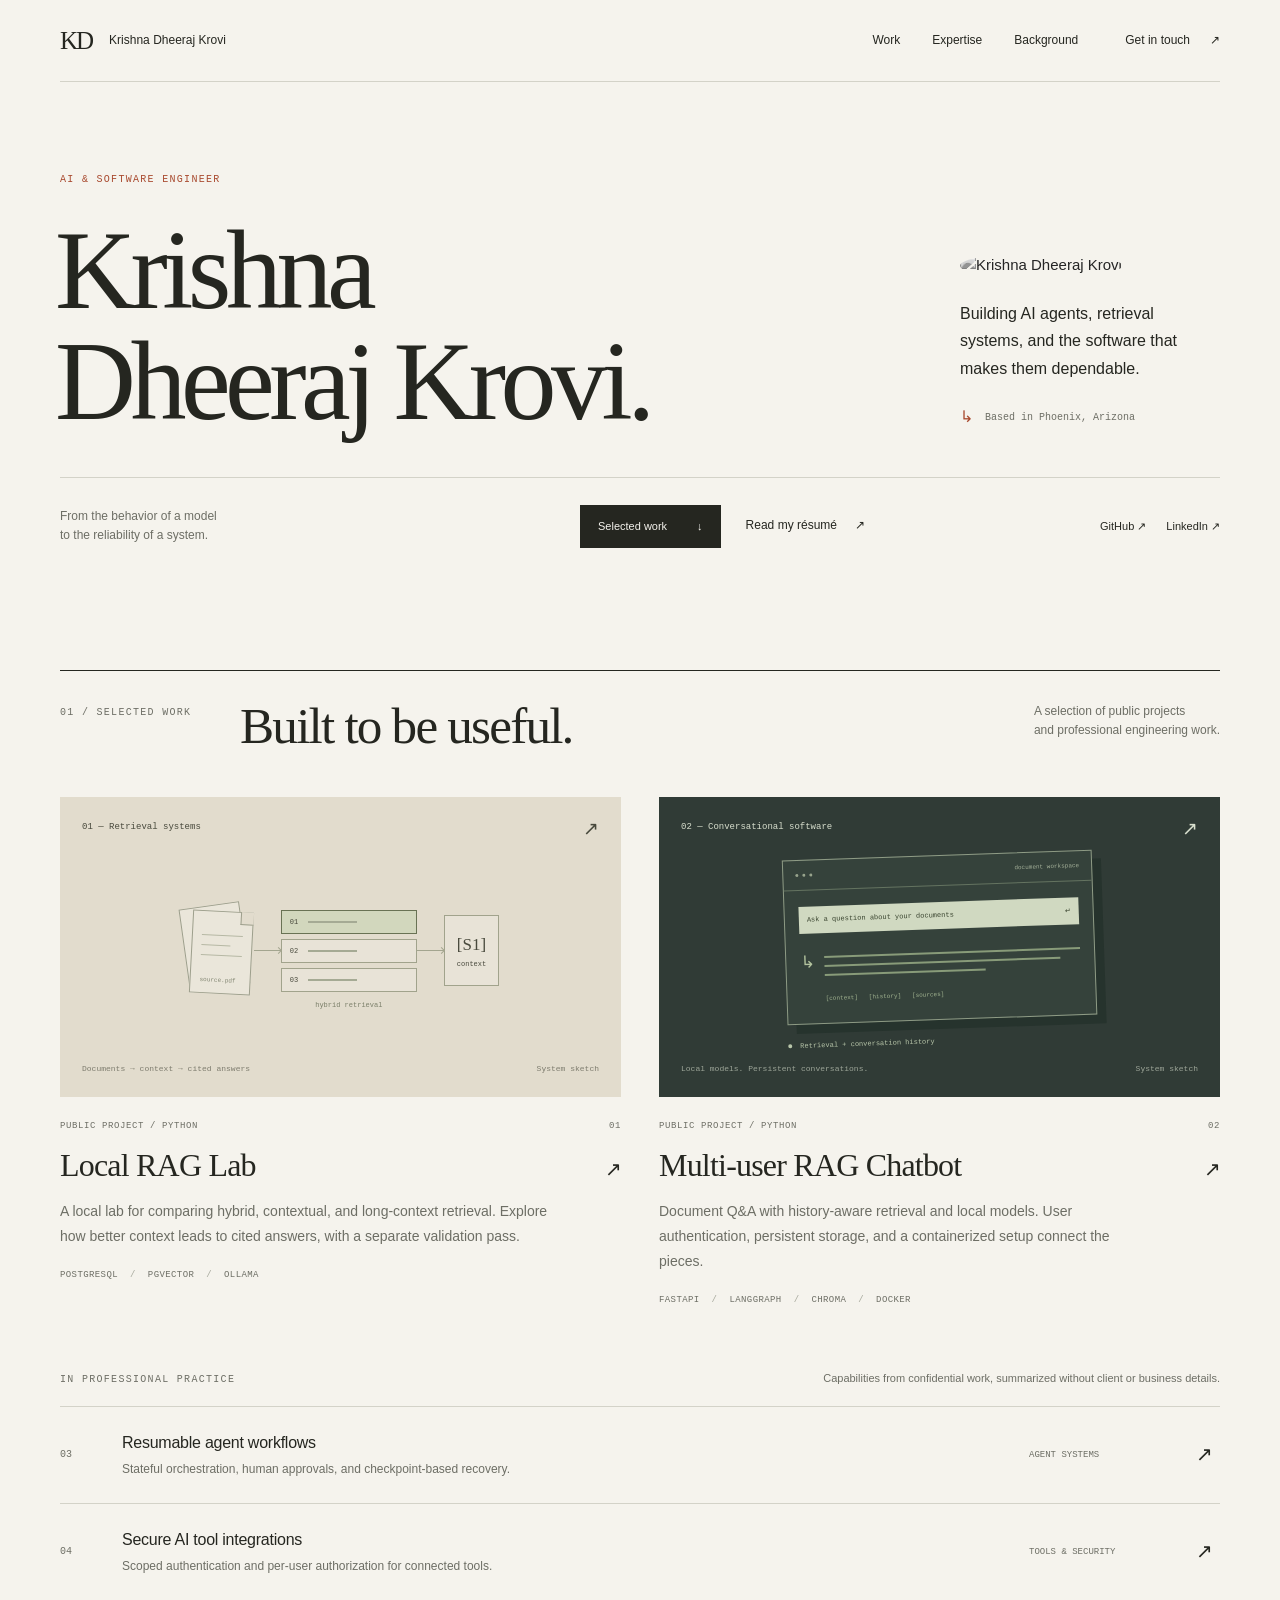
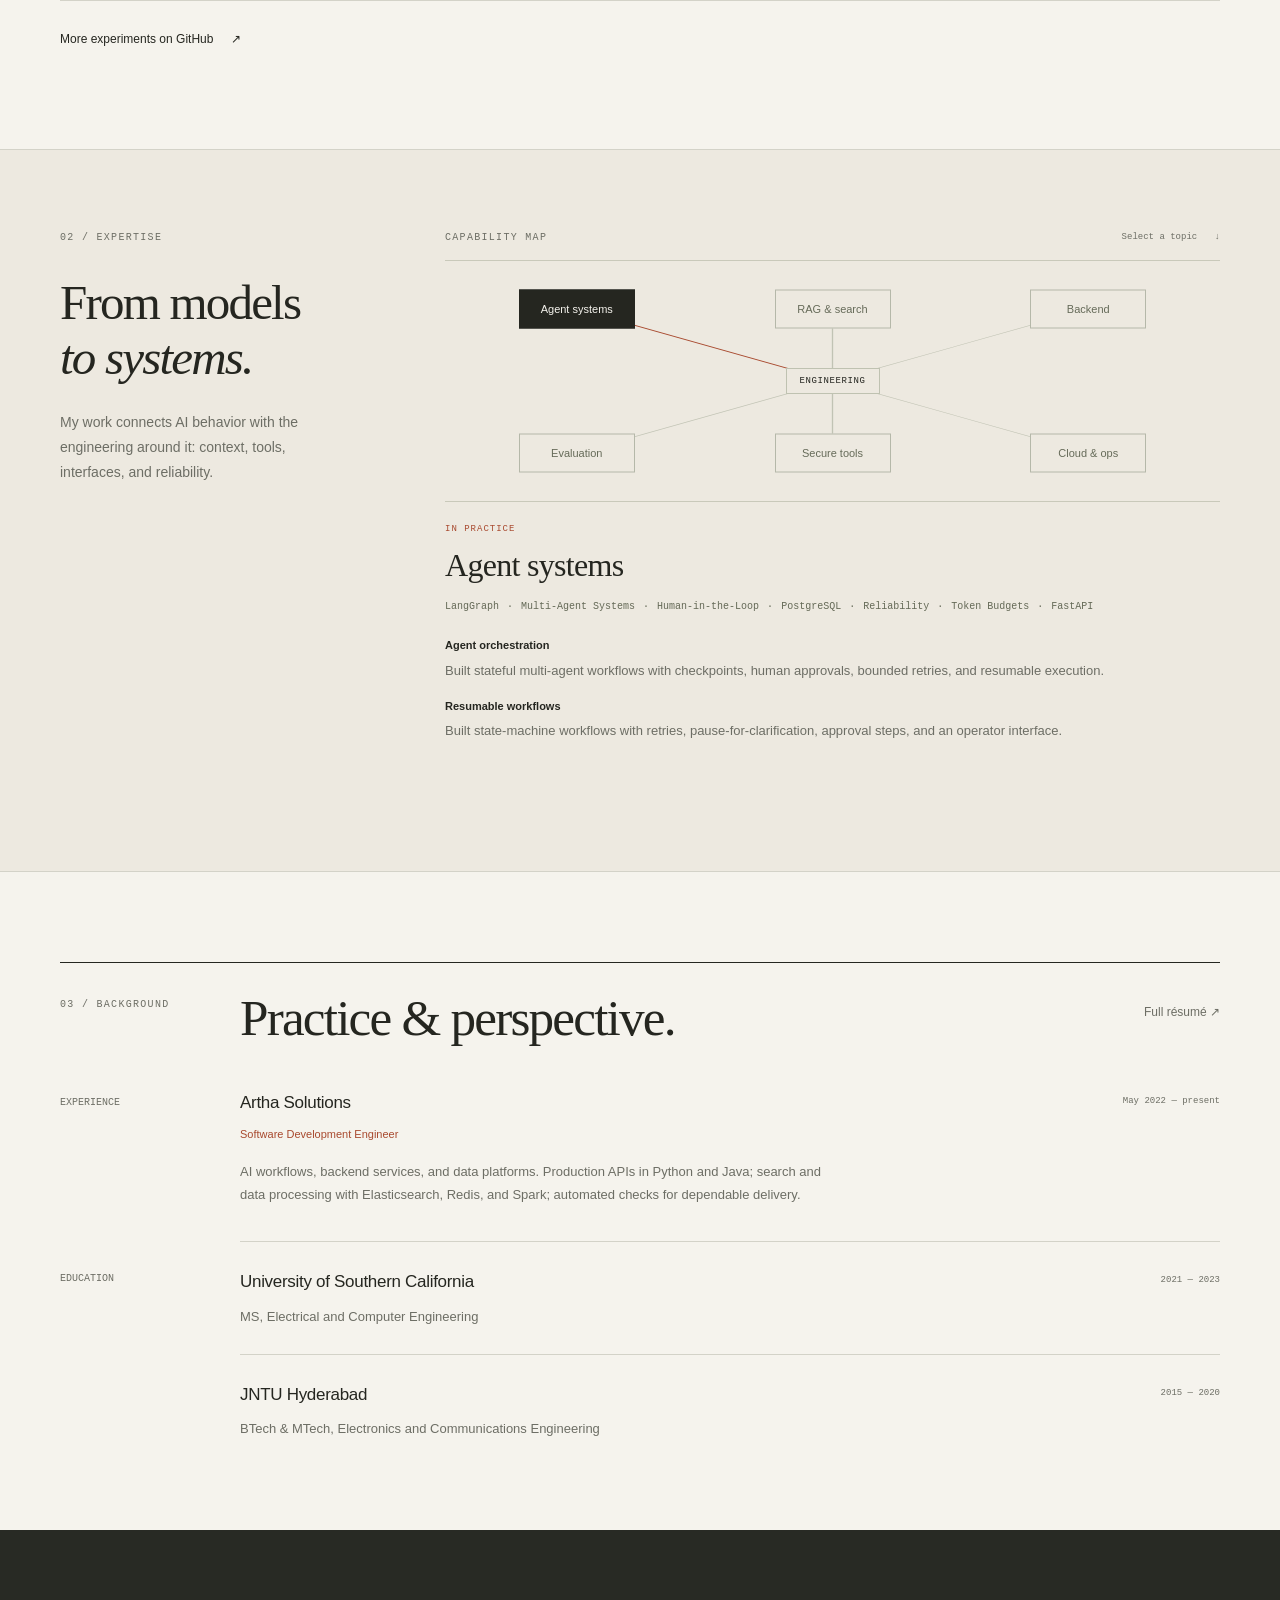
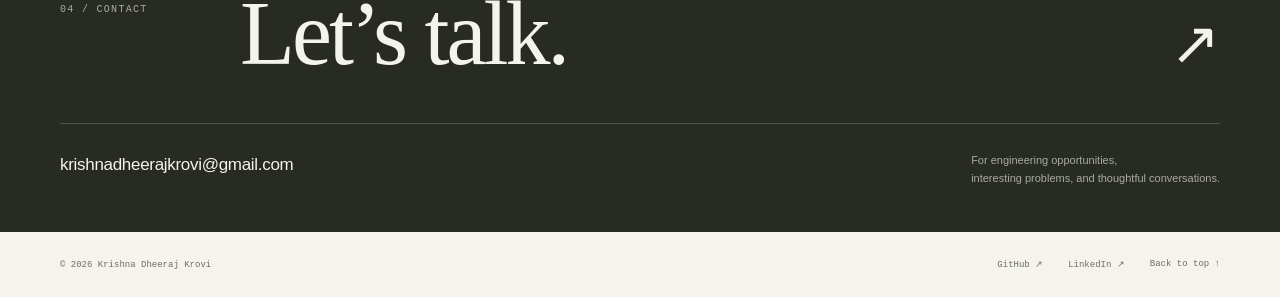
==== commit 8fdd5dba: "Correct portfolio location to Phoenix Arizona" ====
--- a/index.html
+++ b/index.html
@@ -25,7 +25,7 @@
   <main id="main">
     <section class="hero wrap" id="top">
       <div class="hero-heading"><p class="overline">AI &amp; Software Engineer</p><h1>Krishna<br><span>Dheeraj Krovi.</span></h1></div>
-      <div class="hero-aside"><img class="portrait" src="https://avatars.githubusercontent.com/u/33096312?v=4" alt="Krishna Dheeraj Krovi" width="96" height="96"><p>Building AI agents, retrieval systems, and the software that makes them dependable.</p><div class="location"><span aria-hidden="true">↳</span> Based in California</div></div>
+      <div class="hero-aside"><img class="portrait" src="https://avatars.githubusercontent.com/u/33096312?v=4" alt="Krishna Dheeraj Krovi" width="96" height="96"><p>Building AI agents, retrieval systems, and the software that makes them dependable.</p><div class="location"><span aria-hidden="true">↳</span> Based in Phoenix, Arizona</div></div>
       <div class="hero-bottom"><p>From the behavior of a model<br>to the reliability of a system.</p><div class="hero-actions"><a class="solid-link" href="#projects">Selected work <span aria-hidden="true">↓</span></a><a class="inline-link" href="assets/Krishna_Dheeraj_Krovi_Resume.pdf" target="_blank" rel="noreferrer">Read my résumé <span aria-hidden="true">↗</span></a></div><div class="hero-social"><a href="https://github.com/krishnadheerajkrovi" target="_blank" rel="noreferrer">GitHub ↗</a><a href="https://www.linkedin.com/in/krishnadheerajkrovi/" target="_blank" rel="noreferrer">LinkedIn ↗</a></div></div>
     </section>
 
